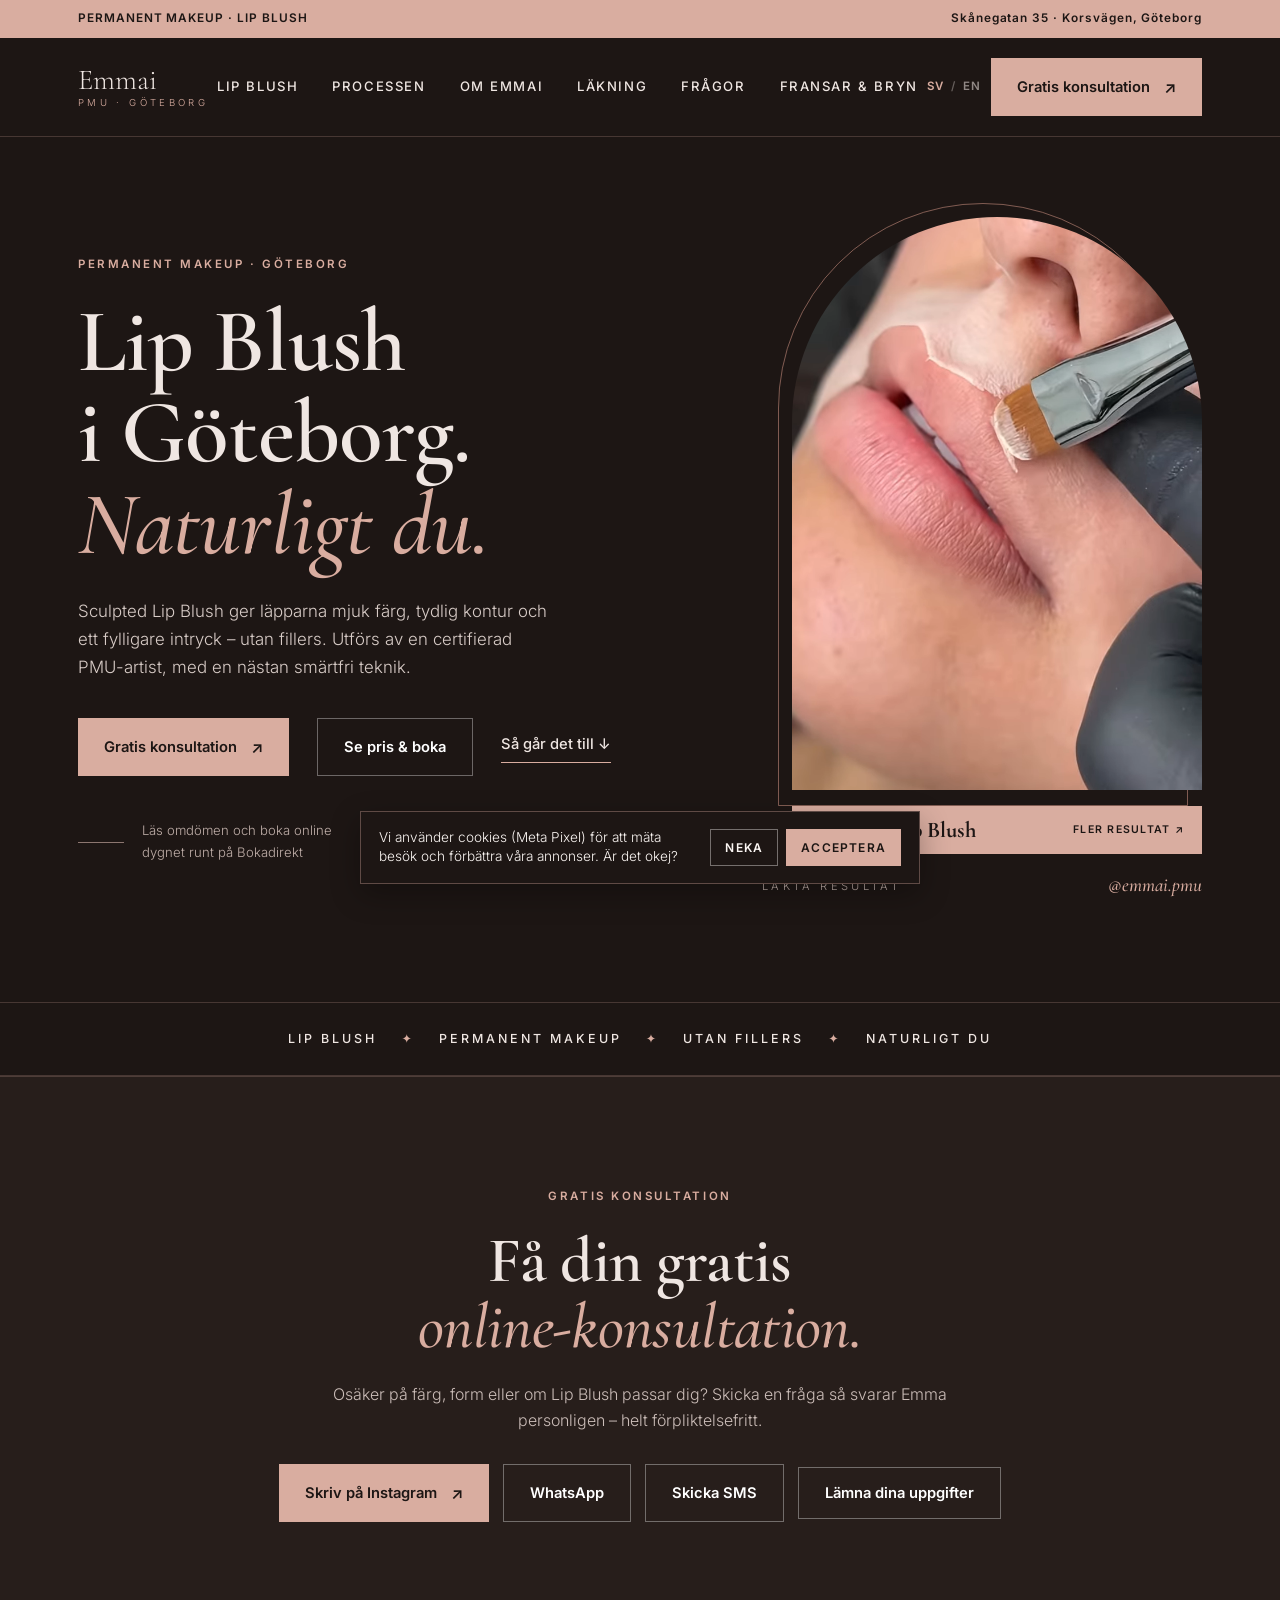
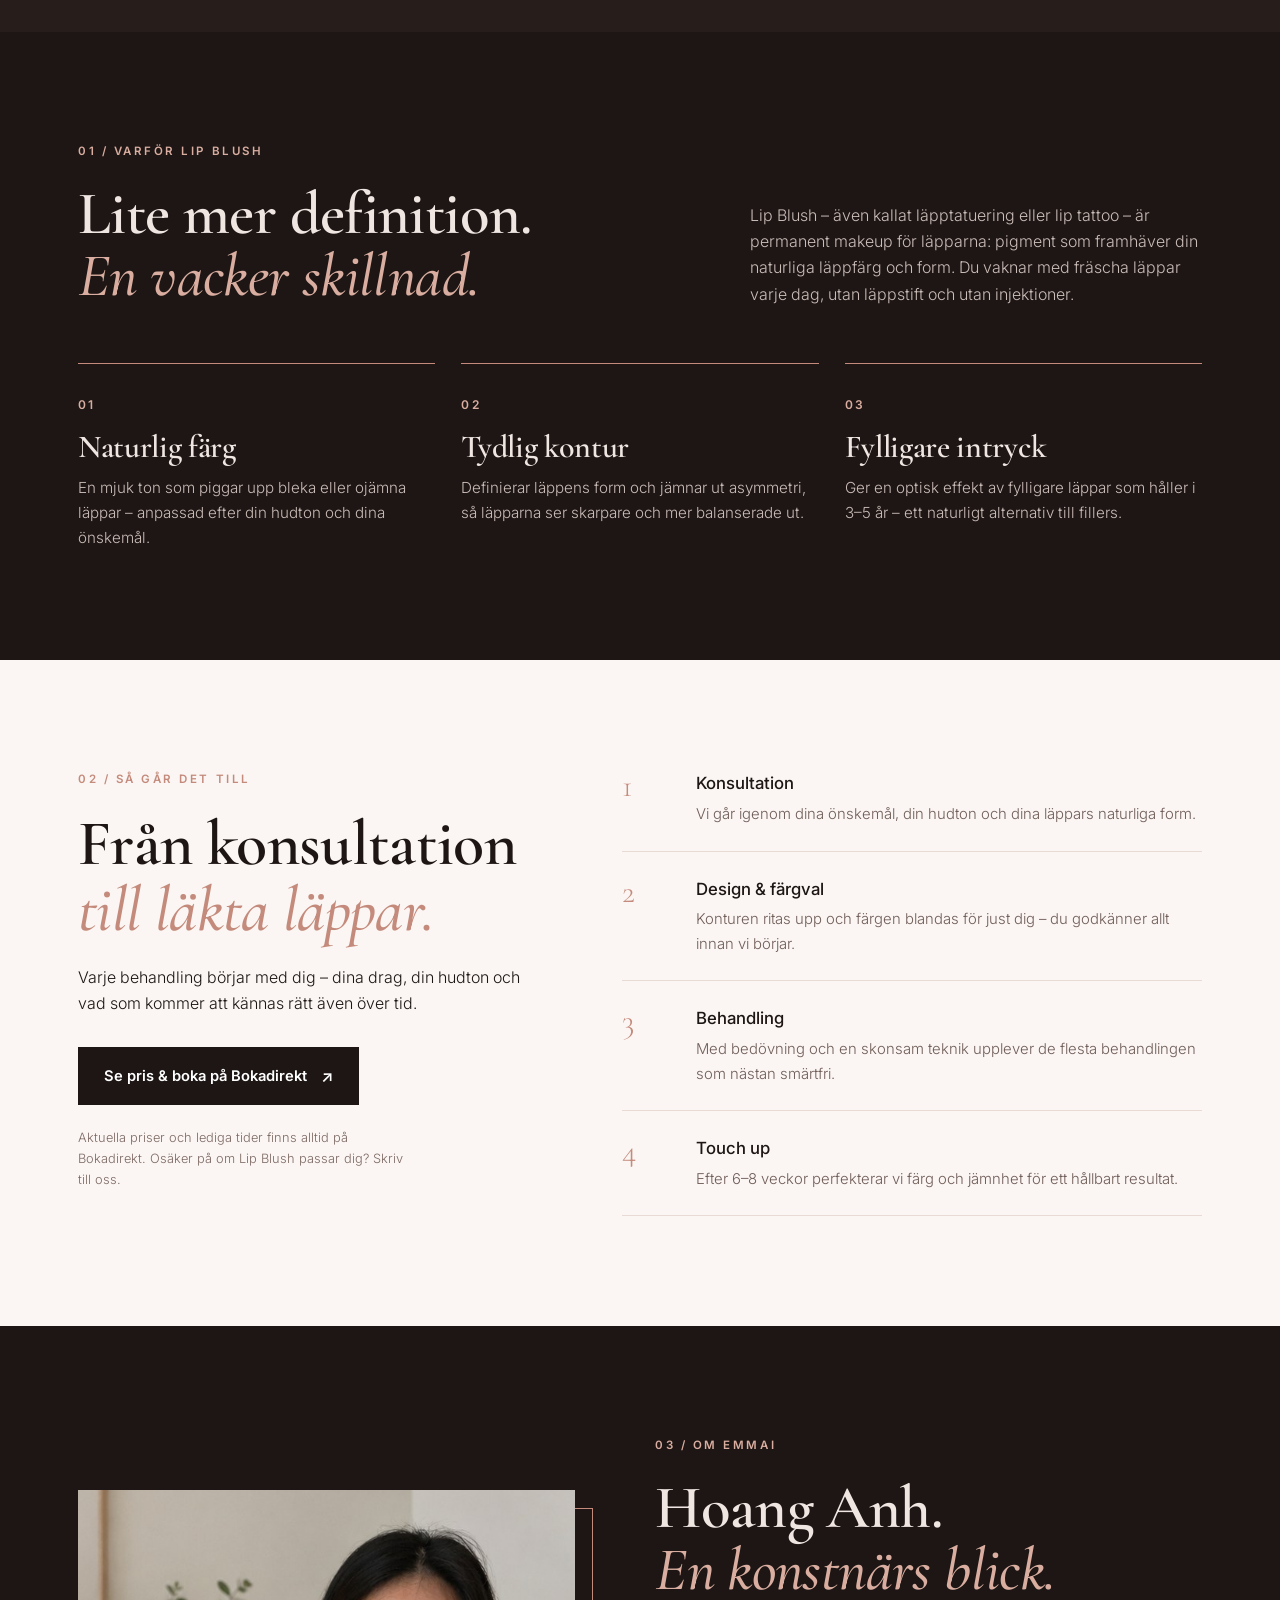
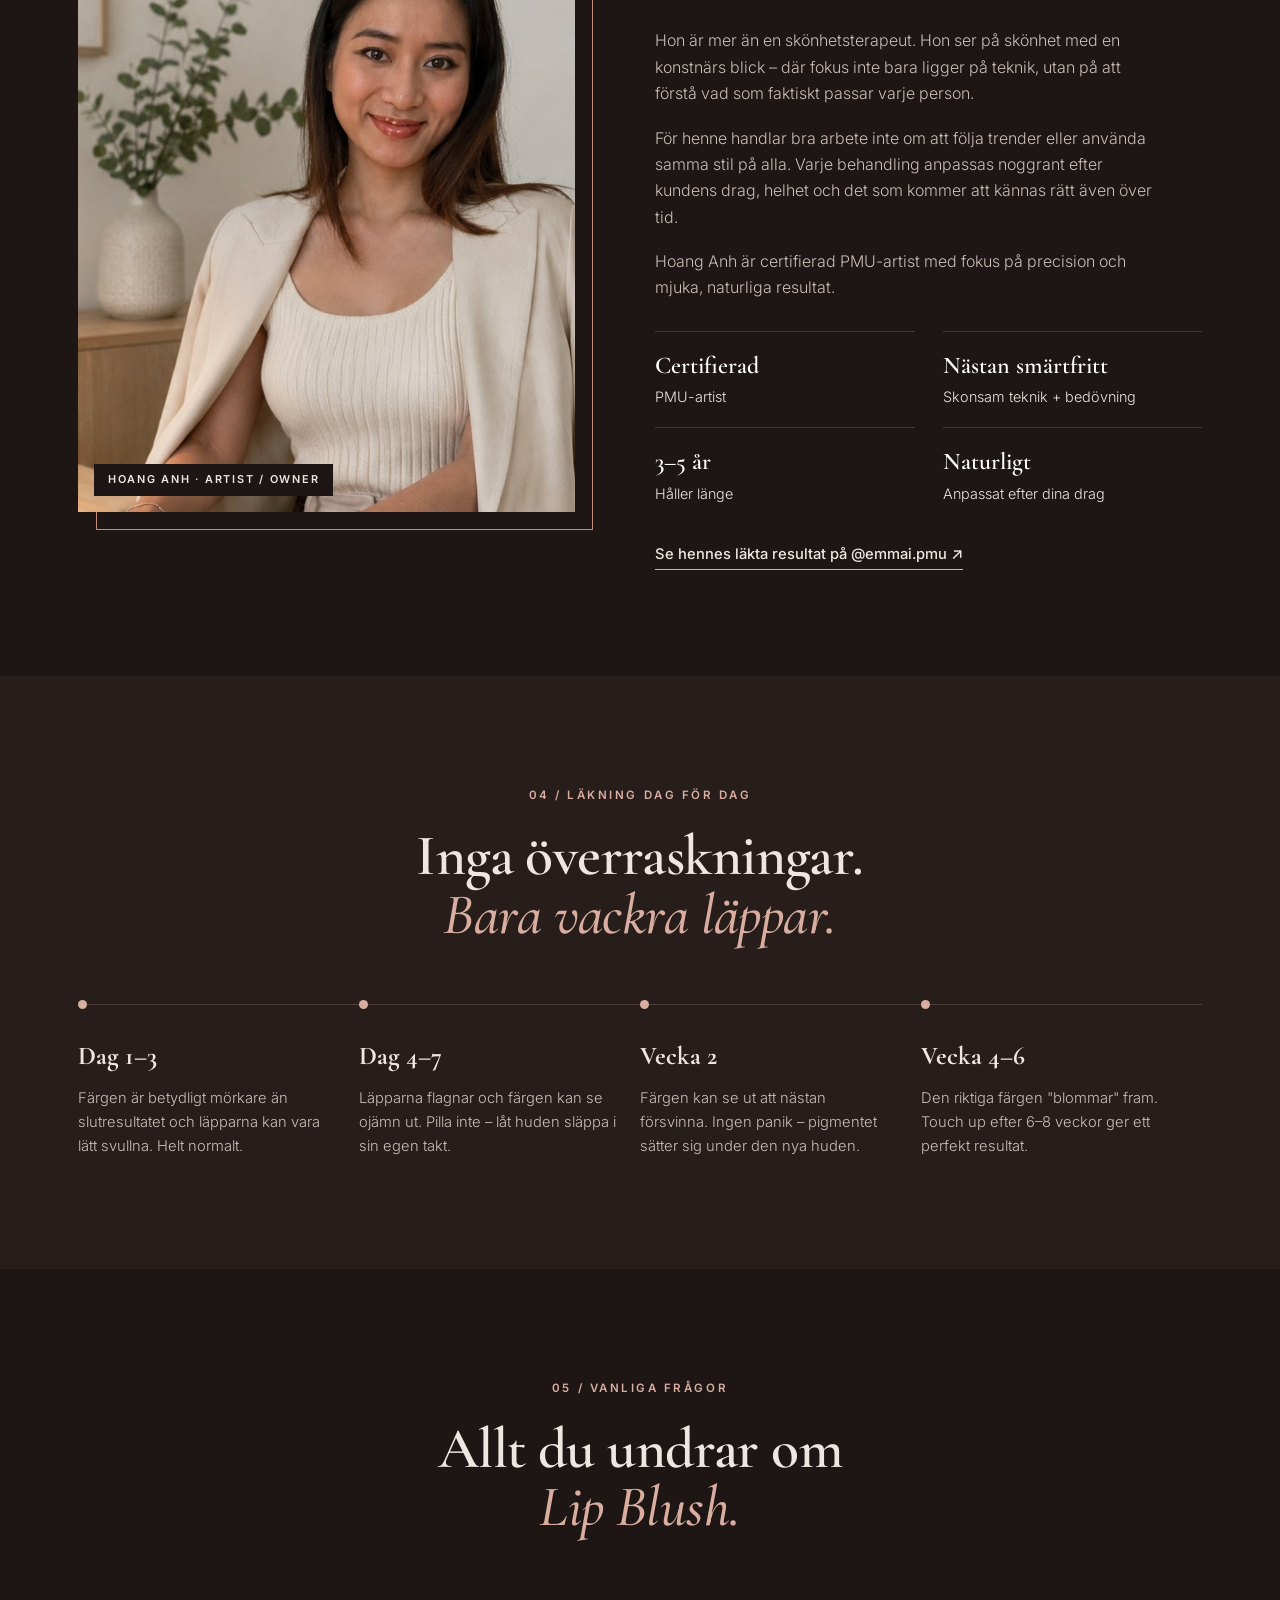
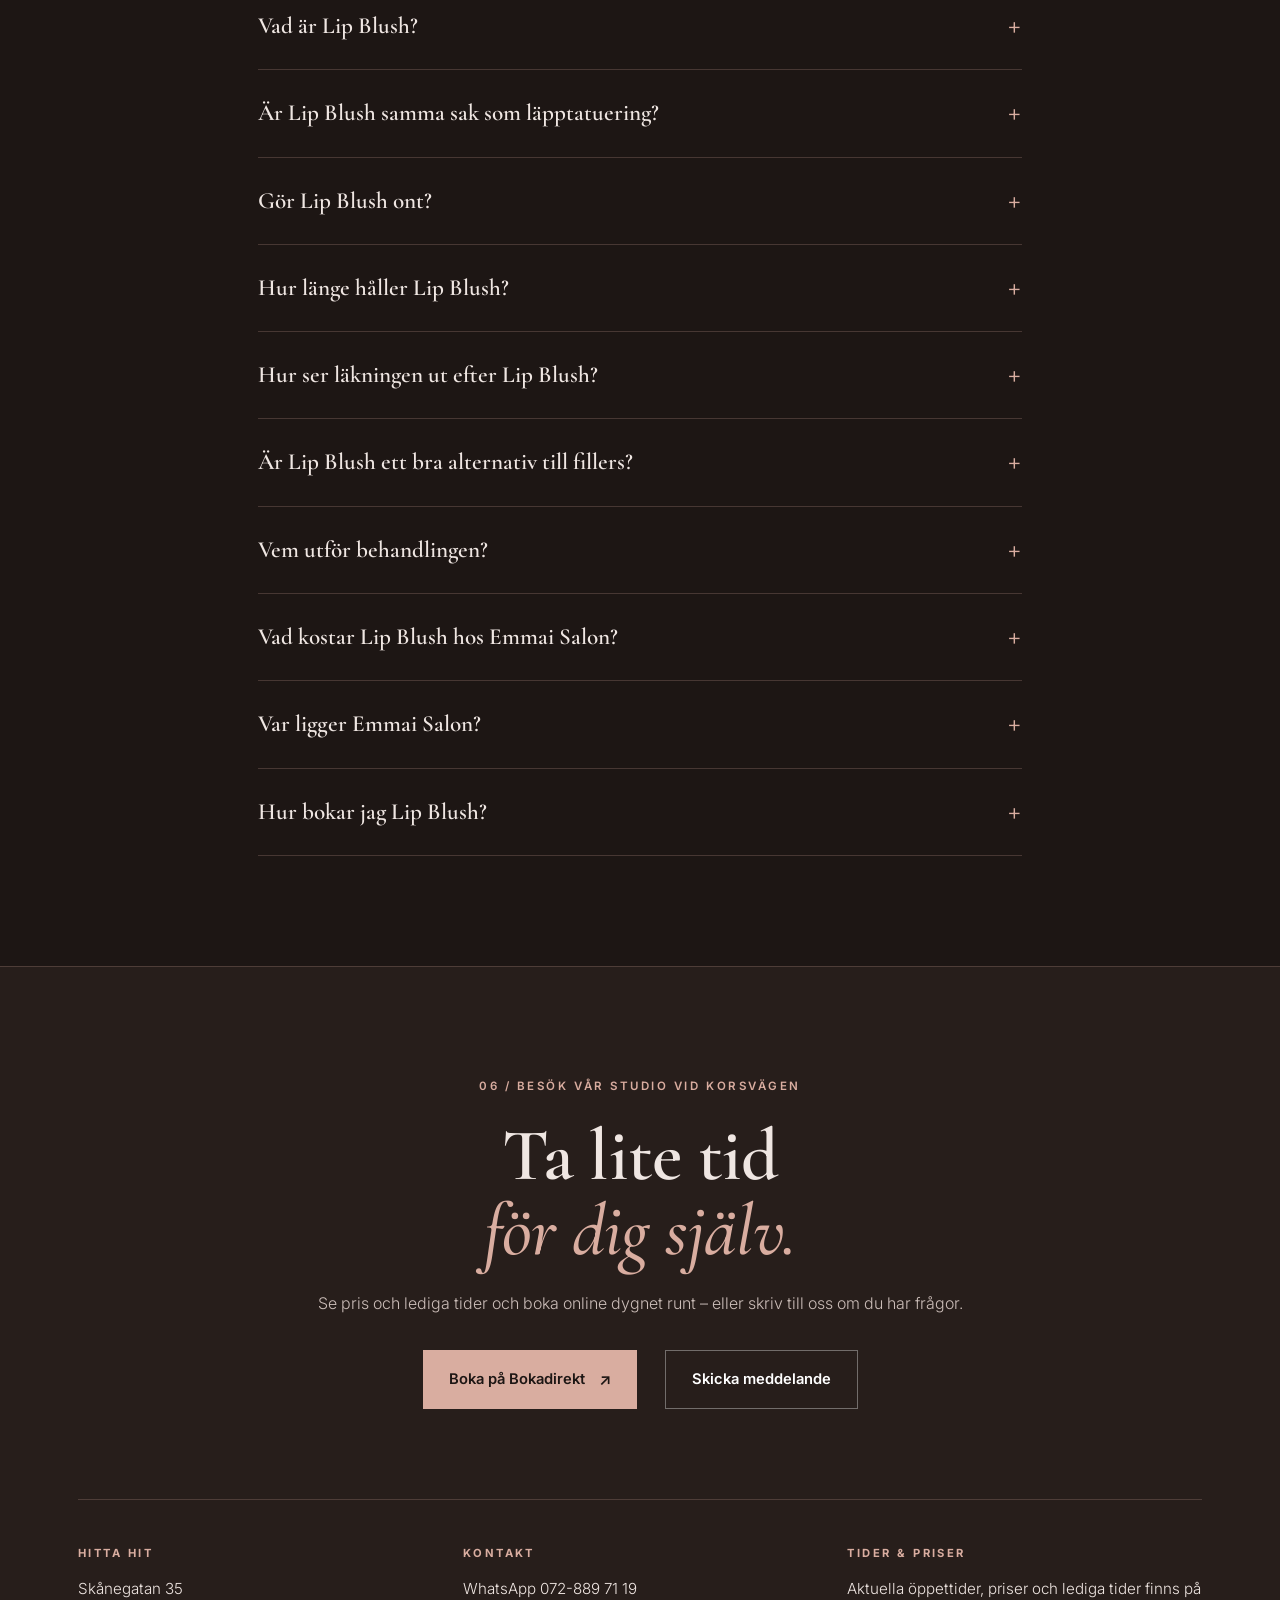
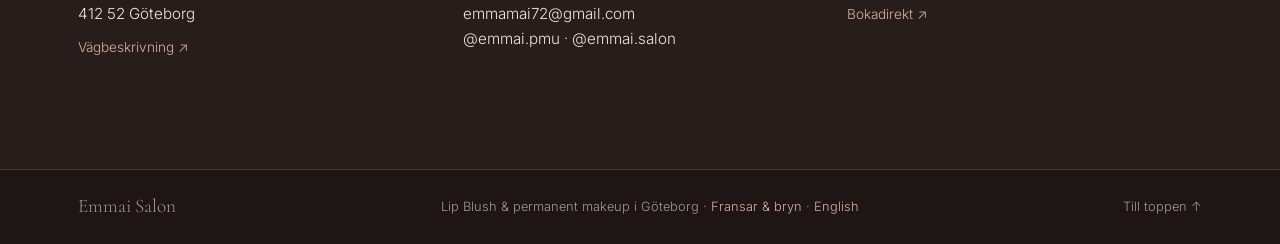
==== index.html @ de77fc58 "Replace call links with messaging Co-authored-by: Copilot App <223556219+Copilot@users.noreply.githu" ====
<!doctype html>
<html lang="sv">
<head>
<meta charset="utf-8">
<meta name="viewport" content="width=device-width, initial-scale=1">
<title>Lip Blush & läpptatuering i Göteborg – Permanent makeup | Emmai Salon</title>
<meta name="description" content="Sculpted Lip Blush (läpptatuering) i Göteborg – naturlig permanent makeup för läppar, ett alternativ till fillers. Certifierad PMU-artist, på Skånegatan 35 nära Korsvägen. Nästan smärtfri teknik. Boka via Bokadirekt.">
<link rel="canonical" href="https://emmaisalon.se/">
<link rel="alternate" hreflang="sv" href="https://emmaisalon.se/">
<link rel="alternate" hreflang="en" href="https://emmaisalon.se/en/">
<link rel="alternate" hreflang="x-default" href="https://emmaisalon.se/">
<meta property="og:type" content="website">
<meta property="og:title" content="Lip Blush i Göteborg – Emmai Salon">
<meta property="og:description" content="Naturlig permanent makeup för läppar – ett alternativ till fillers. Certifierad PMU-artist nära Korsvägen i Göteborg.">
<meta property="og:image" content="https://emmaisalon.se/img/og-lip-blush.jpg">
<meta property="og:url" content="https://emmaisalon.se/">
<meta property="og:locale" content="sv_SE">
<meta property="og:locale:alternate" content="en_GB">
<link rel="preconnect" href="https://fonts.googleapis.com">
<link rel="preconnect" href="https://fonts.gstatic.com" crossorigin>
<link href="https://fonts.googleapis.com/css2?family=Cormorant+Garamond:ital,wght@0,500;0,600;1,500;1,600&family=Inter:wght@300;400;500;600&display=swap" rel="stylesheet">
<link rel="preload" as="image" href="/img/hero-lips.jpg">
<script type="application/ld+json">
{
  "@context": "https://schema.org",
  "@type": "BeautySalon",
  "@id": "https://emmaisalon.se/#salon",
  "name": "Emmai Salon",
  "alternateName": ["Emmai PMU", "Emmai"],
  "description": "PMU-studio nära Korsvägen i Göteborg specialiserad på Sculpted Lip Blush – permanent makeup för läppar och ett naturligt alternativ till fillers. Certifierad PMU-artist, nästan smärtfri teknik.",
  "url": "https://emmaisalon.se/",
  "image": ["https://emmaisalon.se/img/hero-lips.jpg", "https://emmaisalon.se/img/og-lip-blush.jpg"],
  "telephone": "+46728897119",
  "email": "emmamai72@gmail.com",
  "address": {
    "@type": "PostalAddress",
    "streetAddress": "Skånegatan 35",
    "postalCode": "412 52",
    "addressLocality": "Göteborg",
    "addressRegion": "Västra Götalands län",
    "addressCountry": "SE"
  },
  "geo": { "@type": "GeoCoordinates", "latitude": 57.6975, "longitude": 11.9861 },
  "hasMap": "https://maps.google.com/?q=Emmai+Salon+Skånegatan+35+Göteborg",
  "knowsAbout": ["Lip Blush", "Permanent makeup", "PMU läppar", "Läpptatuering", "Lip tattoo", "Kosmetisk tatuering", "Alternativ till läppfillers"],
  "areaServed": ["Göteborg", "Korsvägen", "Heden", "Johanneberg", "Lorensberg", "Gårda", "Mölndal"],
  "sameAs": [
    "https://www.bokadirekt.se/places/emmai-salon-136025",
    "https://www.instagram.com/emmai.pmu/",
    "https://www.instagram.com/emmai.salon/"
  ],
  "founder": { "@type": "Person", "name": "Hoang Anh", "jobTitle": "PMU-artist & grundare", "image": "https://emmaisalon.se/img/hoang-anh.jpg", "description": "Certifierad PMU-artist, specialiserad på Lip Blush." },
  "potentialAction": {
    "@type": "ReserveAction",
    "target": "https://www.bokadirekt.se/places/emmai-salon-136025",
    "name": "Boka Lip Blush på Bokadirekt"
  },
  "makesOffer": [
    { "@type": "Offer", "url": "https://www.bokadirekt.se/places/emmai-salon-136025", "itemOffered": { "@type": "Service", "name": "Sculpted Lip Blush – permanent makeup läppar", "alternateName": ["Läpptatuering", "Lip tattoo"], "serviceType": "Permanent makeup" } },
    { "@type": "Offer", "url": "https://www.bokadirekt.se/places/emmai-salon-136025", "itemOffered": { "@type": "Service", "name": "Lip Blush touch up", "serviceType": "Permanent makeup" } }
  ]
}
</script>
<script type="application/ld+json">
{
  "@context": "https://schema.org",
  "@type": "FAQPage",
  "mainEntity": [
    { "@type": "Question", "name": "Vad är Lip Blush?", "acceptedAnswer": { "@type": "Answer", "text": "Lip Blush är en kosmetisk tatuering (permanent makeup) där pigment läggs i läpparna för att ge en naturlig färg, tydligare kontur, bättre symmetri och ett fylligare utseende – utan fillers. Resultatet ser ut som naturligt färgade läppar, inte som läppstift." } },
    { "@type": "Question", "name": "Är Lip Blush samma sak som läpptatuering?", "acceptedAnswer": { "@type": "Answer", "text": "Ja. Lip Blush är en form av läpptatuering (på engelska lip tattoo) och kallas även permanent makeup för läppar eller kosmetisk tatuering. Skillnaden mot en traditionell tatuering är att pigmentet läggs ytligare och i mjuka, naturliga toner, så resultatet ser ut som din egen läppfärg och bleknar gradvis över tid." } },
    { "@type": "Question", "name": "Gör Lip Blush ont?", "acceptedAnswer": { "@type": "Answer", "text": "Hos Emmai Salon används en skonsam teknik och bedövning, så de flesta kunder upplever behandlingen som nästan smärtfri – mer som ett lätt kittlande än smärta." } },
    { "@type": "Question", "name": "Hur länge håller Lip Blush?", "acceptedAnswer": { "@type": "Answer", "text": "Lip Blush håller normalt 3–5 år beroende på hudtyp, livsstil och solexponering. En touch up efter 6–8 veckor rekommenderas för ett jämnt och hållbart resultat." } },
    { "@type": "Question", "name": "Hur ser läkningen ut efter Lip Blush?", "acceptedAnswer": { "@type": "Answer", "text": "De första dagarna är färgen mörkare och läpparna kan vara lätt svullna. Runt dag 4–7 flagnar läpparna och färgen ser ljusare ut, och efter 4–6 veckor har den slutliga, naturliga färgen satt sig." } },
    { "@type": "Question", "name": "Är Lip Blush ett bra alternativ till fillers?", "acceptedAnswer": { "@type": "Answer", "text": "Ja, för dig som vill ha fräschare färg, tydligare kontur och ett fylligare intryck utan injektioner. Lip Blush ändrar inte läppens volym men ger en optisk effekt av fylligare läppar som ser naturlig ut." } },
    { "@type": "Question", "name": "Vem utför behandlingen?", "acceptedAnswer": { "@type": "Answer", "text": "Alla behandlingar utförs av Hoang Anh, grundare av Emmai Salon och certifierad PMU-artist. Se läkta resultat på Instagram @emmai.pmu." } },
    { "@type": "Question", "name": "Vad kostar Lip Blush hos Emmai Salon?", "acceptedAnswer": { "@type": "Answer", "text": "Aktuella priser och lediga tider för Lip Blush och touch up finns alltid på Emmai Salons sida på Bokadirekt: https://www.bokadirekt.se/places/emmai-salon-136025" } },
    { "@type": "Question", "name": "Var ligger Emmai Salon?", "acceptedAnswer": { "@type": "Answer", "text": "Emmai Salon ligger på Skånegatan 35 i Göteborg, några minuters promenad från Korsvägen, Liseberg och Scandinavium. Det finns parkeringsplatser framför salongen." } },
    { "@type": "Question", "name": "Hur bokar jag Lip Blush?", "acceptedAnswer": { "@type": "Answer", "text": "Du bokar enklast online dygnet runt via Bokadirekt: https://www.bokadirekt.se/places/emmai-salon-136025" } }
  ]
}
</script>
<link rel="icon" href="/favicon.ico" sizes="any">
<link rel="icon" type="image/png" sizes="32x32" href="/favicon-32.png">
<link rel="icon" type="image/png" sizes="512x512" href="/icon-512.png">
<link rel="apple-touch-icon" href="/apple-touch-icon.png">
<link rel="stylesheet" href="/style.css">
</head>
<body>

<div class="topbar"><div class="wrap"><span>PERMANENT MAKEUP · LIP BLUSH</span><span class="hide-m">Skånegatan 35 · Korsvägen, Göteborg</span></div></div>
<nav><div class="wrap">
  <a class="logo" href="#">Emmai<small>PMU · GÖTEBORG</small></a>
  <div class="menu"><a href="#lip-blush">Lip Blush</a><a href="#processen">Processen</a><a href="#om-emmai">Om Emmai</a><a href="#lakning">Läkning</a><a href="#fragor">Frågor</a><a href="/fransar/">Fransar &amp; bryn</a></div>
  <a class="m-link" href="/fransar/">Fransar &amp; bryn</a>
  <div class="lang"><a class="on" href="/" hreflang="sv">SV</a><i>/</i><a href="/en/" hreflang="en" lang="en">EN</a></div>
  <a class="btn arrow" href="#konsultation">Gratis konsultation</a>
</div></nav>

<header class="wrap hero">
  <div>
    <span class="eyebrow">Permanent makeup · Göteborg</span>
    <h1>Lip Blush<br>i Göteborg.<em>Naturligt du.</em></h1>
    <p>Sculpted Lip Blush ger läpparna mjuk färg, tydlig kontur och ett fylligare intryck – utan fillers. Utförs av en certifierad PMU-artist, med en nästan smärtfri teknik.</p>
    <div class="actions">
      <a class="btn arrow" href="#konsultation">Gratis konsultation</a>
      <a class="btn ghost" href="https://www.bokadirekt.se/places/emmai-salon-136025">Se pris &amp; boka</a>
      <a class="link" href="#processen">Så går det till ↓</a>
    </div>
    <div class="note">Läs omdömen och boka online<br>dygnet runt på Bokadirekt</div>
  </div>
  <div class="arch-wrap">
    <div class="arch">
      <video class="hero-video" autoplay muted loop playsinline preload="metadata" poster="/img/hero-poster.jpg?v=2" width="696" height="972" aria-label="Läkta resultat av Sculpted Lip Blush hos Emmai i Göteborg"><source src="/img/hero.webm?v=2" type="video/webm"><source src="/img/hero.mp4?v=2" type="video/mp4"></video>
    </div>
    <a class="tag" href="https://www.instagram.com/emmai.pmu/"><b>Sculpted Lip Blush</b><small>Fler resultat ↗</small></a>
    <div class="arch-caption"><span>LÄKTA RESULTAT</span><em>@emmai.pmu</em></div>
  </div>
</header>

<div class="marquee"><span>LIP BLUSH</span><i>✦</i><span>PERMANENT MAKEUP</span><i>✦</i><span>UTAN FILLERS</span><i>✦</i><span>NATURLIGT DU</span></div>

<section class="consult" id="konsultation"><div class="wrap">
  <span class="eyebrow">Gratis konsultation</span>
  <h2>Få din gratis<em>online-konsultation.</em></h2>
  <p class="lead">Osäker på färg, form eller om Lip Blush passar dig? Skicka en fråga så svarar Emma personligen – helt förpliktelsefritt.</p>
  <div class="actions">
    <a class="btn arrow" href="https://ig.me/m/emmai.pmu" data-lead="Instagram">Skriv på Instagram</a>
    <a class="btn ghost" href="https://wa.me/46728897119?text=Hej%21%20Jag%20vill%20ha%20en%20gratis%20konsultation%20om%20Lip%20Blush." data-lead="WhatsApp">WhatsApp</a>
    <a class="btn ghost" href="sms:+46728897119?&body=Hej!%20Jag%20vill%20ha%20en%20gratis%20konsultation%20om%20Lip%20Blush." data-lead="SMS">Skicka SMS</a>
    <button class="btn ghost" type="button" id="consult-toggle" aria-controls="consult-form" aria-expanded="false">Lämna dina uppgifter</button>
  </div>
  <form id="consult-form" hidden novalidate data-ok="Tack! Vi hör av oss så snart som möjligt." data-err="Något gick fel. Försök igen eller skriv till oss på Instagram.">
    <input type="hidden" name="access_key" value="f64e75a7-29d4-4de2-a718-c69d5f47bc95">
    <input type="hidden" name="subject" value="Ny konsultationsförfrågan – emmaisalon.se">
    <input type="checkbox" name="botcheck" tabindex="-1" autocomplete="off" style="display:none">
    <input name="name" placeholder="Namn" required autocomplete="name">
    <input name="contact" placeholder="Telefon eller e-post" required autocomplete="email tel">
    <textarea name="message" rows="3" placeholder="Vad funderar du på? (valfritt)"></textarea>
    <button class="btn arrow" type="submit">Skicka förfrågan</button>
    <small>Vi använder dina uppgifter endast för att kontakta dig om din förfrågan.</small>
    <p class="form-msg" role="status"></p>
  </form>
</div></section>


<section id="lip-blush"><div class="wrap">
  <div class="split-head">
    <div><span class="eyebrow">01 / Varför Lip Blush</span><h2>Lite mer definition.<br><em>En vacker skillnad.</em></h2></div>
    <p>Lip Blush – även kallat läpptatuering eller lip tattoo – är permanent makeup för läpparna: pigment som framhäver din naturliga läppfärg och form. Du vaknar med fräscha läppar varje dag, utan läppstift och utan injektioner.</p>
  </div>
  <div class="cards">
    <div class="card"><span class="num">01</span><h3>Naturlig färg</h3><p>En mjuk ton som piggar upp bleka eller ojämna läppar – anpassad efter din hudton och dina önskemål.</p></div>
    <div class="card"><span class="num">02</span><h3>Tydlig kontur</h3><p>Definierar läppens form och jämnar ut asymmetri, så läpparna ser skarpare och mer balanserade ut.</p></div>
    <div class="card"><span class="num">03</span><h3>Fylligare intryck</h3><p>Ger en optisk effekt av fylligare läppar som håller i 3–5 år – ett naturligt alternativ till fillers.</p></div>
  </div>
</div></section>

<section class="light" id="processen"><div class="wrap process">
  <div>
    <span class="eyebrow" style="color:var(--rose-deep)">02 / Så går det till</span>
    <h2>Från konsultation<br><em>till läkta läppar.</em></h2>
    <p>Varje behandling börjar med dig – dina drag, din hudton och vad som kommer att kännas rätt även över tid.</p>
    <a class="btn arrow" href="https://www.bokadirekt.se/places/emmai-salon-136025">Se pris &amp; boka på Bokadirekt</a>
    <p class="small">Aktuella priser och lediga tider finns alltid på Bokadirekt. Osäker på om Lip Blush passar dig? Skriv till oss.</p>
  </div>
  <div>
    <div class="step"><span>1</span><div><b>Konsultation</b><p>Vi går igenom dina önskemål, din hudton och dina läppars naturliga form.</p></div></div>
    <div class="step"><span>2</span><div><b>Design &amp; färgval</b><p>Konturen ritas upp och färgen blandas för just dig – du godkänner allt innan vi börjar.</p></div></div>
    <div class="step"><span>3</span><div><b>Behandling</b><p>Med bedövning och en skonsam teknik upplever de flesta behandlingen som nästan smärtfri.</p></div></div>
    <div class="step"><span>4</span><div><b>Touch up</b><p>Efter 6–8 veckor perfekterar vi färg och jämnhet för ett hållbart resultat.</p></div></div>
  </div>
</div></section>

<section id="om-emmai"><div class="wrap closer">
  <div class="framed"><img src="/img/hoang-anh.jpg" alt="Hoang Anh, PMU-artist och grundare av Emmai Salon i Göteborg" loading="lazy" width="798" height="798"><span class="lbl">HOANG ANH · ARTIST / OWNER</span></div>
  <div>
    <span class="eyebrow">03 / Om Emmai</span>
    <h2>Hoang Anh.<br><em>En konstnärs blick.</em></h2>
    <p>Hon är mer än en skönhetsterapeut. Hon ser på skönhet med en konstnärs blick – där fokus inte bara ligger på teknik, utan på att förstå vad som faktiskt passar varje person.</p>
    <p>För henne handlar bra arbete inte om att följa trender eller använda samma stil på alla. Varje behandling anpassas noggrant efter kundens drag, helhet och det som kommer att kännas rätt även över tid.</p>
    <p>Hoang Anh är certifierad PMU-artist med fokus på precision och mjuka, naturliga resultat.</p>
    <div class="trust">
      <div><b>Certifierad</b>PMU-artist</div>
      <div><b>Nästan smärtfritt</b>Skonsam teknik + bedövning</div>
      <div><b>3–5 år</b>Håller länge</div>
      <div><b>Naturligt</b>Anpassat efter dina drag</div>
    </div>
    <a class="link arrow" href="https://www.instagram.com/emmai.pmu/">Se hennes läkta resultat på @emmai.pmu&nbsp;</a>
  </div>
</div></section>

<section class="heal" id="lakning"><div class="wrap">
  <span class="eyebrow" style="text-align:center">04 / Läkning dag för dag</span>
  <h2>Inga överraskningar.<br><em>Bara vackra läppar.</em></h2>
  <div class="timeline">
    <div><b>Dag 1–3</b><p>Färgen är betydligt mörkare än slutresultatet och läpparna kan vara lätt svullna. Helt normalt.</p></div>
    <div><b>Dag 4–7</b><p>Läpparna flagnar och färgen kan se ojämn ut. Pilla inte – låt huden släppa i sin egen takt.</p></div>
    <div><b>Vecka 2</b><p>Färgen kan se ut att nästan försvinna. Ingen panik – pigmentet sätter sig under den nya huden.</p></div>
    <div><b>Vecka 4–6</b><p>Den riktiga färgen "blommar" fram. Touch up efter 6–8 veckor ger ett perfekt resultat.</p></div>
  </div>
</div></section>

<section id="fragor"><div class="wrap faq">
  <span class="eyebrow" style="text-align:center">05 / Vanliga frågor</span>
  <h2>Allt du undrar om<br><em>Lip Blush.</em></h2>
  <details><summary>Vad är Lip Blush?</summary><p>Lip Blush är en kosmetisk tatuering (permanent makeup) där pigment läggs i läpparna för att ge en naturlig färg, tydligare kontur, bättre symmetri och ett fylligare utseende – utan fillers. Resultatet ser ut som naturligt färgade läppar, inte som läppstift.</p></details>
  <details><summary>Är Lip Blush samma sak som läpptatuering?</summary><p>Ja. Lip Blush är en form av läpptatuering (på engelska lip tattoo) och kallas även permanent makeup för läppar eller kosmetisk tatuering. Skillnaden mot en traditionell tatuering är att pigmentet läggs ytligare och i mjuka, naturliga toner, så resultatet ser ut som din egen läppfärg och bleknar gradvis över tid.</p></details>
  <details><summary>Gör Lip Blush ont?</summary><p>Hos Emmai Salon används en skonsam teknik och bedövning, så de flesta kunder upplever behandlingen som nästan smärtfri – mer som ett lätt kittlande än smärta.</p></details>
  <details><summary>Hur länge håller Lip Blush?</summary><p>Lip Blush håller normalt 3–5 år beroende på hudtyp, livsstil och solexponering. En touch up efter 6–8 veckor rekommenderas för ett jämnt och hållbart resultat.</p></details>
  <details><summary>Hur ser läkningen ut efter Lip Blush?</summary><p>De första dagarna är färgen mörkare och läpparna kan vara lätt svullna. Runt dag 4–7 flagnar läpparna och färgen ser ljusare ut, och efter 4–6 veckor har den slutliga, naturliga färgen satt sig.</p></details>
  <details><summary>Är Lip Blush ett bra alternativ till fillers?</summary><p>Ja, för dig som vill ha fräschare färg, tydligare kontur och ett fylligare intryck utan injektioner. Lip Blush ändrar inte läppens volym men ger en optisk effekt av fylligare läppar som ser naturlig ut.</p></details>
  <details><summary>Vem utför behandlingen?</summary><p>Alla behandlingar utförs av Hoang Anh, grundare av Emmai Salon och certifierad PMU-artist. Se läkta resultat på Instagram <a href="https://www.instagram.com/emmai.pmu/">@emmai.pmu</a>.</p></details>
  <details><summary>Vad kostar Lip Blush hos Emmai Salon?</summary><p>Aktuella priser och lediga tider för Lip Blush och touch up finns alltid på <a href="https://www.bokadirekt.se/places/emmai-salon-136025">Emmai Salons sida på Bokadirekt</a>.</p></details>
  <details><summary>Var ligger Emmai Salon?</summary><p>Emmai Salon ligger på Skånegatan 35 i Göteborg, några minuters promenad från Korsvägen, Liseberg och Scandinavium. Det finns parkeringsplatser framför salongen.</p></details>
  <details><summary>Hur bokar jag Lip Blush?</summary><p>Du bokar enklast online dygnet runt via <a href="https://www.bokadirekt.se/places/emmai-salon-136025">Bokadirekt</a>.</p></details>
</div></section>

<section class="visit" id="besok"><div class="wrap">
  <span class="eyebrow">06 / Besök vår studio vid Korsvägen</span>
  <h2>Ta lite tid<em>för dig själv.</em></h2>
  <p class="lead">Se pris och lediga tider och boka online dygnet runt – eller skriv till oss om du har frågor.</p>
  <div class="actions">
    <a class="btn arrow" href="https://www.bokadirekt.se/places/emmai-salon-136025">Boka på Bokadirekt</a>
    <a class="btn ghost" href="#konsultation">Skicka meddelande</a>
  </div>
  <div class="info">
    <div><h4>HITTA HIT</h4>Skånegatan 35<br>412 52 Göteborg<br><a class="dir" href="https://maps.google.com/?q=Emmai+Salon+Skånegatan+35+Göteborg">Vägbeskrivning ↗</a></div>
    <div><h4>KONTAKT</h4><a href="https://wa.me/46728897119" data-lead="WhatsApp">WhatsApp 072-889 71 19</a><br><a href="mailto:emmamai72@gmail.com">emmamai72@gmail.com</a><br><a href="https://www.instagram.com/emmai.pmu/">@emmai.pmu</a> · <a href="https://www.instagram.com/emmai.salon/">@emmai.salon</a></div>
    <div><h4>TIDER &amp; PRISER</h4>Aktuella öppettider, priser och lediga tider finns på <a class="dir" href="https://www.bokadirekt.se/places/emmai-salon-136025" style="margin-top:0">Bokadirekt ↗</a></div>
  </div>
</div></section>

<footer><div class="wrap"><span class="logo" style="font-size:1.2rem">Emmai Salon</span><span>Lip Blush &amp; permanent makeup i Göteborg · <a href="/fransar/" style="color:var(--rose)">Fransar &amp; bryn</a> · <a href="/en/" lang="en" style="color:var(--rose)">English</a></span><a href="#">Till toppen ↑</a></div></footer>
<a class="btn arrow sticky" href="#konsultation">Gratis konsultation</a>
<script src="/consent.js" defer></script>
<script src="/consult.js" defer></script>
</body>
</html>
---- style.css ----
:root { --rose:#d9ada0; --rose-deep:#c48b7c; --ink:#1d1614; --ink-2:#271e1b; --cream:#fbf6f3; --line:rgba(217,173,160,.22); }
  * { box-sizing:border-box; margin:0; padding:0; }
  html { scroll-behavior:smooth; }
  body { font-family:Inter,system-ui,sans-serif; font-weight:300; background:var(--ink); color:#efe6e2; line-height:1.65; }
  a { color:inherit; text-decoration:none; }
  h1,h2,h3 { font-family:"Cormorant Garamond",Georgia,serif; font-weight:600; line-height:1.02; letter-spacing:-.01em; }
  em { font-style:italic; color:var(--rose); font-family:"Cormorant Garamond",serif; font-weight:500; }
  .wrap { max-width:1180px; margin:0 auto; padding:0 28px; }
  .eyebrow { font-size:.72rem; letter-spacing:.22em; text-transform:uppercase; color:var(--rose); font-weight:600; margin-bottom:22px; display:block; }
  .btn { display:inline-flex; gap:14px; align-items:center; background:var(--rose); color:var(--ink); padding:16px 26px; font-weight:600; font-size:.92rem; transition:.2s; }
  .btn:hover { background:#fff; }
  .btn.ghost { background:none; color:#fff; border:1px solid rgba(255,255,255,.35); }
  .link { border-bottom:1px solid var(--rose); padding-bottom:6px; font-weight:500; font-size:.92rem; }
  .arrow::after { content:"↗"; font-size:1rem; }

  .topbar { background:var(--rose); color:var(--ink); font-size:.74rem; font-weight:600; letter-spacing:.08em; }
  .topbar .wrap { display:flex; justify-content:space-between; padding-top:9px; padding-bottom:9px; }
  nav { border-bottom:1px solid var(--line); }
  nav .wrap { display:flex; align-items:center; justify-content:space-between; padding-top:20px; padding-bottom:20px; }
  .logo { font-family:"Cormorant Garamond",serif; font-size:1.8rem; line-height:1; }
  .logo small { display:block; font-family:Inter; font-size:.6rem; letter-spacing:.35em; color:var(--rose); margin-top:4px; }
  .menu { display:flex; gap:34px; font-size:.82rem; letter-spacing:.12em; text-transform:uppercase; font-weight:500; }

  .hero { display:grid; grid-template-columns:minmax(0,1.1fr) minmax(0,1fr); gap:60px; align-items:center; padding:80px 28px 100px; }
  .hero h1 { font-size:clamp(3rem,7vw,5.6rem); }
  .hero h1 em { display:block; }
  .hero p { max-width:470px; margin:28px 0 36px; font-size:1.06rem; color:#d8ccc7; }
  .actions { display:flex; gap:28px; align-items:center; flex-wrap:wrap; }
  .note { display:flex; gap:18px; align-items:center; margin-top:44px; font-size:.82rem; color:#bfaea8; }
  .note::before { content:""; width:46px; height:1px; background:#8c7670; }
  .arch-wrap { max-width:440px; margin-left:auto; width:100%; }
  .arch { position:relative; padding:0 0 30px 30px; }
  .arch::before { content:""; position:absolute; top:-14px; right:14px; bottom:14px; left:16px; border:1px solid var(--rose-deep); border-radius:260px 260px 0 0; opacity:.6; }
  .arch img, .arch video { display:block; width:100%; height:auto; aspect-ratio:696/972; object-fit:cover; border-radius:240px 240px 0 0; position:relative; }
  .tag { display:flex; justify-content:space-between; align-items:center; gap:14px; margin:-14px 0 0 30px; background:var(--rose); color:var(--ink); padding:12px 18px; }
  .tag small { font-size:.66rem; letter-spacing:.12em; text-transform:uppercase; font-weight:600; }
  .tag b { font-family:"Cormorant Garamond",serif; font-size:1.4rem; line-height:1.1; }
  .arch-caption { display:flex; justify-content:space-between; align-items:center; margin-top:16px; font-size:.7rem; letter-spacing:.3em; color:#bfaea8; }
  .arch-caption em { letter-spacing:0; font-size:1.2rem; }

  .marquee { border-top:1px solid var(--line); border-bottom:1px solid var(--line); padding:26px 0; text-align:center; font-size:.78rem; letter-spacing:.24em; font-weight:500; }
  .marquee span { margin:0 24px; } .marquee i { color:var(--rose); font-style:normal; }

  section { padding:110px 0; }
  .split-head { display:grid; grid-template-columns:minmax(0,1.4fr) minmax(0,1fr); gap:40px; align-items:end; margin-bottom:56px; }
  .split-head h2 { font-size:clamp(2.4rem,5vw,3.8rem); }
  .split-head p { color:#cbbdb8; }
  .cards { display:grid; grid-template-columns:repeat(3,minmax(0,1fr)); gap:26px; }
  .card { border-top:1px solid var(--rose-deep); padding-top:26px; }
  .card .num { font-size:.75rem; font-weight:600; color:var(--rose); letter-spacing:.2em; }
  .card h3 { font-size:2rem; margin:14px 0 12px; }
  .card p { color:#cbbdb8; font-size:.95rem; }

  .light { background:var(--cream); color:var(--ink); }
  .light em { color:var(--rose-deep); }
  .process { display:grid; grid-template-columns:minmax(0,1fr) minmax(0,1.25fr); gap:80px; }
  .process h2 { font-size:clamp(2.6rem,5vw,4rem); margin-bottom:22px; }
  .process .btn { background:var(--ink); color:#fff; margin:30px 0 22px; }
  .process .btn:hover { background:var(--rose-deep); }
  .small { font-size:.8rem; color:#7d6a64; max-width:330px; }
  .step { display:grid; grid-template-columns:64px minmax(0,1fr); gap:10px; padding:24px 0; border-bottom:1px solid #e8dbd6; }
  .step:first-child { padding-top:0; }
  .step span { font-family:"Cormorant Garamond",serif; font-size:2rem; color:var(--rose-deep); line-height:1; }
  .step b { font-weight:500; display:block; margin-bottom:4px; font-size:1.05rem; }
  .step p { color:#6f5d58; font-size:.93rem; }

  .closer { display:grid; grid-template-columns:minmax(0,1fr) minmax(0,1.1fr); gap:80px; align-items:center; }
  .framed { position:relative; }
  .framed::after { content:""; position:absolute; top:18px; left:18px; right:-18px; bottom:-18px; border:1px solid var(--rose-deep); z-index:0; }
  .framed img { position:relative; z-index:1; width:100%; height:auto; display:block; aspect-ratio:4/5; object-fit:cover; }
  .framed .lbl { position:absolute; z-index:2; left:16px; bottom:16px; background:var(--ink); padding:7px 14px; font-size:.68rem; letter-spacing:.16em; font-weight:600; }
  .closer h2 { font-size:clamp(2.4rem,5vw,3.8rem); margin-bottom:26px; }
  .closer p { color:#cbbdb8; margin-bottom:18px; max-width:500px; }
  .trust { display:grid; grid-template-columns:1fr 1fr; gap:18px 28px; margin:30px 0 34px; }
  .trust div { border-top:1px solid var(--line); padding-top:14px; font-size:.9rem; }
  .trust b { display:block; font-family:"Cormorant Garamond",serif; font-size:1.5rem; color:#fff; font-weight:600; }

  .heal { background:var(--ink-2); }
  .heal h2 { font-size:clamp(2.4rem,5vw,3.6rem); text-align:center; margin-bottom:60px; }
  .timeline { display:grid; grid-template-columns:repeat(4,minmax(0,1fr)); border-top:1px solid var(--line); }
  .timeline div { padding:30px 24px 0 0; position:relative; }
  .timeline div::before { content:""; position:absolute; top:-5px; left:0; width:9px; height:9px; border-radius:50%; background:var(--rose); }
  .timeline b { font-family:"Cormorant Garamond",serif; font-size:1.6rem; display:block; margin-bottom:8px; }
  .timeline p { color:#cbbdb8; font-size:.92rem; }

  .faq { max-width:820px; margin:0 auto; }
  .faq h2 { font-size:clamp(2.4rem,5vw,3.6rem); text-align:center; margin-bottom:46px; }
  details { border-bottom:1px solid var(--line); padding:24px 0; }
  summary { cursor:pointer; list-style:none; display:flex; justify-content:space-between; gap:20px; font-family:"Cormorant Garamond",serif; font-size:1.45rem; font-weight:600; }
  summary::-webkit-details-marker { display:none; }
  summary::after { content:"+"; color:var(--rose); font-family:Inter; font-weight:300; }
  details[open] summary::after { content:"–"; }
  details p { color:#cbbdb8; margin-top:12px; max-width:680px; }
  details a { color:var(--rose); }

  .visit { background:var(--ink-2); text-align:center; border-top:1px solid var(--line); }
  .visit h2 { font-size:clamp(2.8rem,6vw,4.6rem); margin-bottom:22px; }
  .visit h2 em { display:block; }
  .visit .lead { color:#cbbdb8; margin-bottom:34px; }
  .visit .actions { justify-content:center; }
  .info { display:grid; grid-template-columns:repeat(3,minmax(0,1fr)); gap:30px; text-align:left; margin-top:90px; padding-top:44px; border-top:1px solid var(--line); font-size:.95rem; }
  .info h4 { font-size:.7rem; letter-spacing:.22em; color:var(--rose); margin-bottom:14px; }
  .info a.dir { color:var(--rose); font-size:.85rem; display:inline-block; margin-top:10px; }
  footer { border-top:1px solid var(--line); }
  footer .wrap { display:flex; justify-content:space-between; align-items:center; gap:16px; padding-top:26px; padding-bottom:26px; font-size:.8rem; color:#a8958f; }
  .sticky { position:fixed; bottom:14px; left:14px; right:14px; display:none; justify-content:center; z-index:9; box-shadow:0 12px 30px rgba(0,0,0,.5); }

  @media (max-width:860px) {
    .menu, .topbar .hide-m, nav .btn { display:none; }
    .hero, .split-head, .process, .closer { grid-template-columns:minmax(0,1fr); gap:44px; }
    .hero { padding-top:44px; }
    .arch-wrap { margin:0 auto; max-width:380px; }
    .cards, .timeline, .info { grid-template-columns:minmax(0,1fr); }
    .timeline { border-top:0; border-left:1px solid var(--line); padding-left:22px; gap:28px; }
    .timeline div { padding-top:0; } .timeline div::before { left:-27px; top:10px; }
    .marquee span { margin:0 8px; display:inline-block; }
    .sticky { display:flex; }
    section { padding:80px 0; }
    footer .wrap { flex-direction:column; padding-bottom:90px; }
  }

  .menu a.active { color:var(--rose); }
  .m-link { display:none; font-size:.74rem; letter-spacing:.14em; text-transform:uppercase; font-weight:600; border-bottom:1px solid var(--rose); padding-bottom:4px; }
  .tcard figure { position:relative; margin-bottom:22px; }
  .tcard img { width:100%; height:auto; aspect-ratio:5/4; object-fit:cover; display:block; }
  .tcard .num { position:absolute; top:14px; left:14px; width:34px; height:34px; border-radius:50%; background:rgba(29,22,20,.8); display:grid; place-items:center; font-size:.75rem; font-weight:600; }
  .tcard h3 { font-size:1.9rem; margin-bottom:10px; }
  .tcard p { color:#cbbdb8; font-size:.95rem; margin-bottom:20px; }
  .crosslink { display:grid; grid-template-columns:minmax(0,1fr) auto; gap:30px; align-items:center; }
  .crosslink h2 { font-size:clamp(2.2rem,4.5vw,3.4rem); }
  .crosslink p { color:#6f5d58; margin-top:12px; max-width:520px; }
  .crosslink .btn { background:var(--ink); color:#fff; }
  .crosslink .btn:hover { background:var(--rose-deep); }
  @media (max-width:860px) {
    .m-link { display:inline-block; }
    .crosslink { grid-template-columns:minmax(0,1fr); }
  }
  @media (min-width:861px) and (max-width:1100px) {
    .menu { gap:18px; font-size:.72rem; letter-spacing:.08em; }
  }
  .lang { display:flex; align-items:center; gap:6px; font-size:.72rem; letter-spacing:.14em; font-weight:600; }
  .lang a { opacity:.55; } .lang a:hover { opacity:1; }
  .lang a.on { opacity:1; color:var(--rose); }
  .lang i { opacity:.35; font-style:normal; }
  @media (max-width:860px) { nav .wrap { gap:12px; } .m-link { margin-left:auto; white-space:nowrap; letter-spacing:.1em; } .logo small { white-space:nowrap; } .lang { letter-spacing:.08em; } }
  .cookie { position:fixed; left:16px; right:16px; bottom:16px; z-index:100; max-width:560px; margin:0 auto; background:var(--ink); color:var(--cream); border:1px solid rgba(217,173,160,.35); padding:16px 18px; display:flex; gap:16px; align-items:center; font-size:.85rem; line-height:1.45; box-shadow:0 10px 30px rgba(0,0,0,.3); }
  .cookie p { margin:0; flex:1; }
  .cookie div { display:flex; gap:8px; }
  .cookie button { font:inherit; font-weight:600; font-size:.75rem; letter-spacing:.1em; text-transform:uppercase; padding:9px 14px; cursor:pointer; background:transparent; color:var(--cream); border:1px solid rgba(251,246,243,.4); }
  .cookie button.ok { background:var(--rose); color:var(--ink); border-color:var(--rose); }
  @media (max-width:560px) { .cookie { flex-direction:column; align-items:stretch; bottom:76px; } .cookie div button { flex:1; } }

  .consult { background:var(--ink-2); text-align:center; border-top:1px solid var(--line); scroll-margin-top:70px; }
  .consult h2 { font-size:clamp(2.4rem,5vw,4rem); margin-bottom:22px; }
  .consult h2 em { display:block; }
  .consult .lead { color:#cbbdb8; margin:0 auto 30px; max-width:620px; }
  .consult .actions { justify-content:center; flex-wrap:wrap; gap:14px; }
  .consult button.btn { cursor:pointer; font-family:inherit; }
  .consult form[hidden] { display:none; }
  .consult .or { color:#cbbdb8; margin:40px 0 18px; }
  .consult form { max-width:520px; margin:36px auto 0; display:grid; gap:12px; text-align:left; }
  .consult input, .consult textarea { width:100%; background:rgba(255,255,255,.06); border:1px solid rgba(255,255,255,.25); color:#fff; padding:14px 16px; font:inherit; }
  .consult input:focus, .consult textarea:focus { outline:2px solid var(--rose); }
  .consult form .btn { justify-content:center; border:0; cursor:pointer; }
  .consult form small { color:#a99a95; font-size:.78rem; }
  .form-msg { min-height:1.2em; color:var(--rose); }
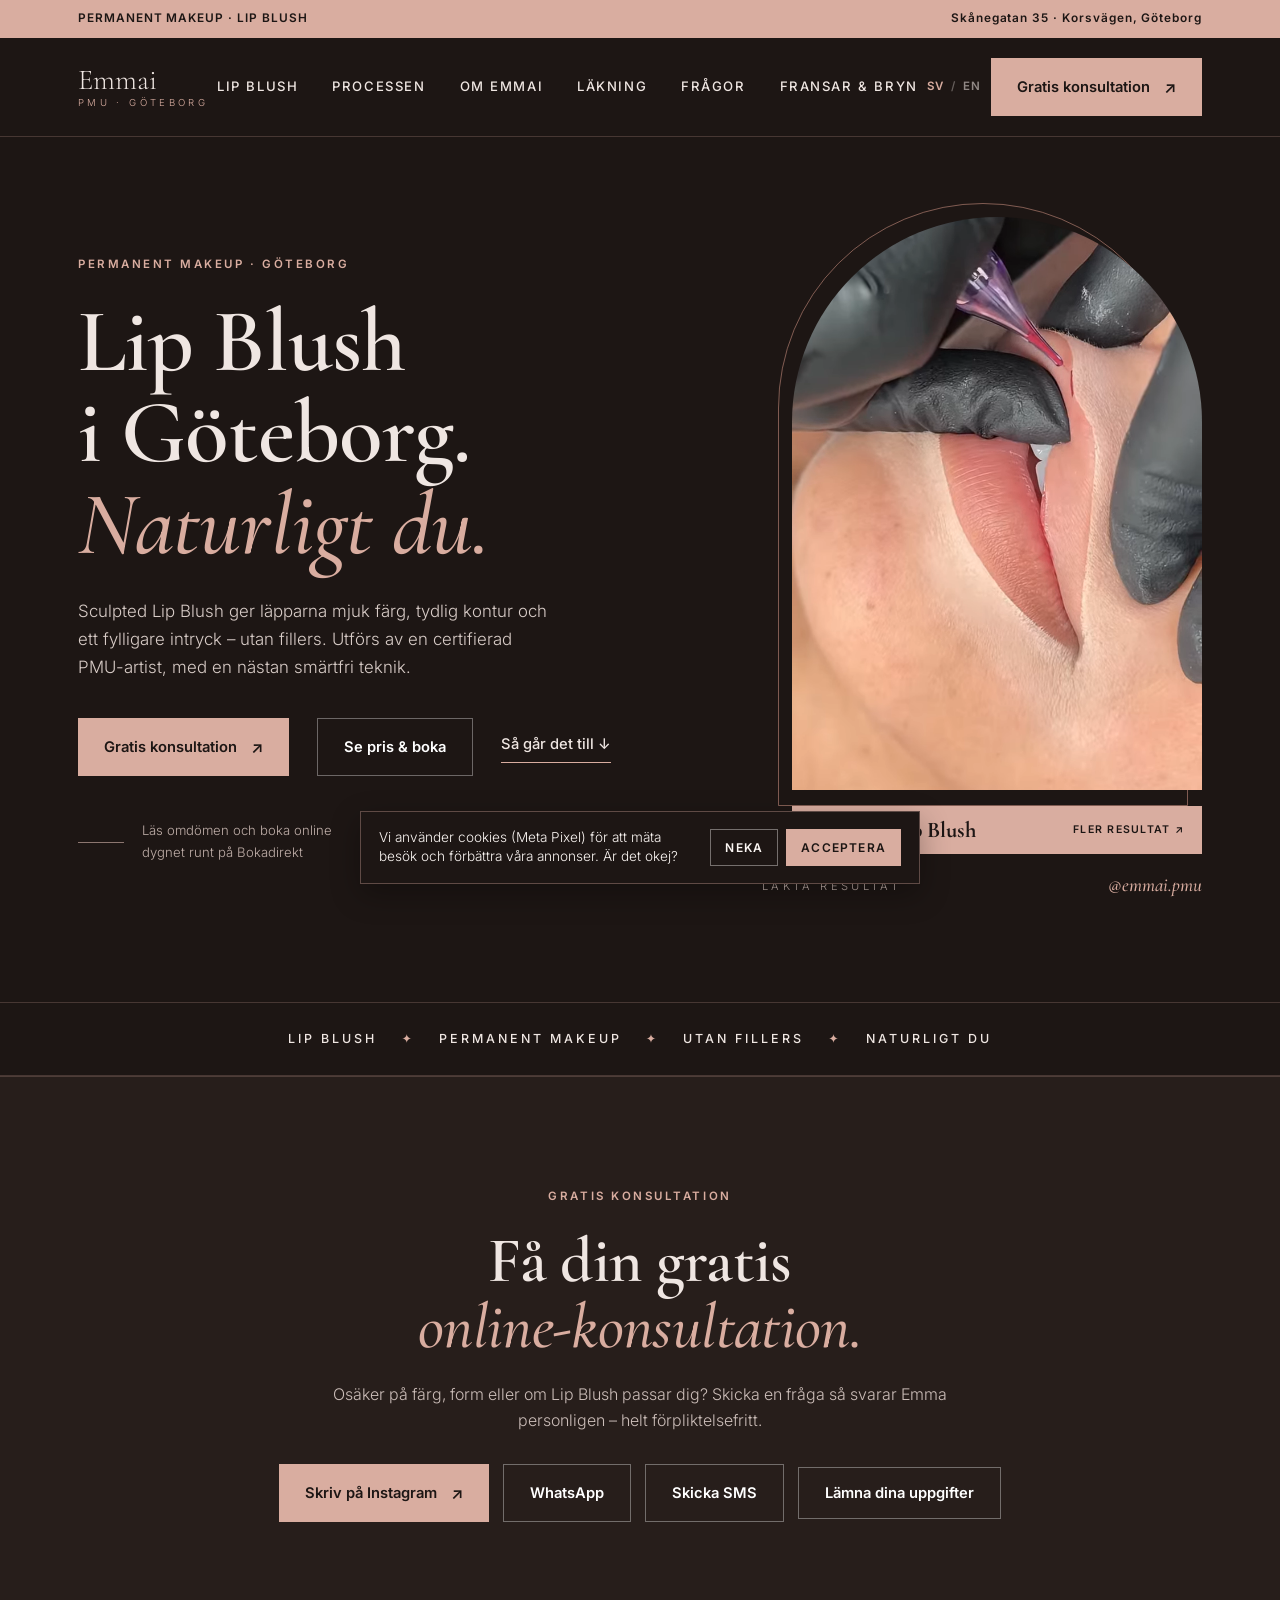
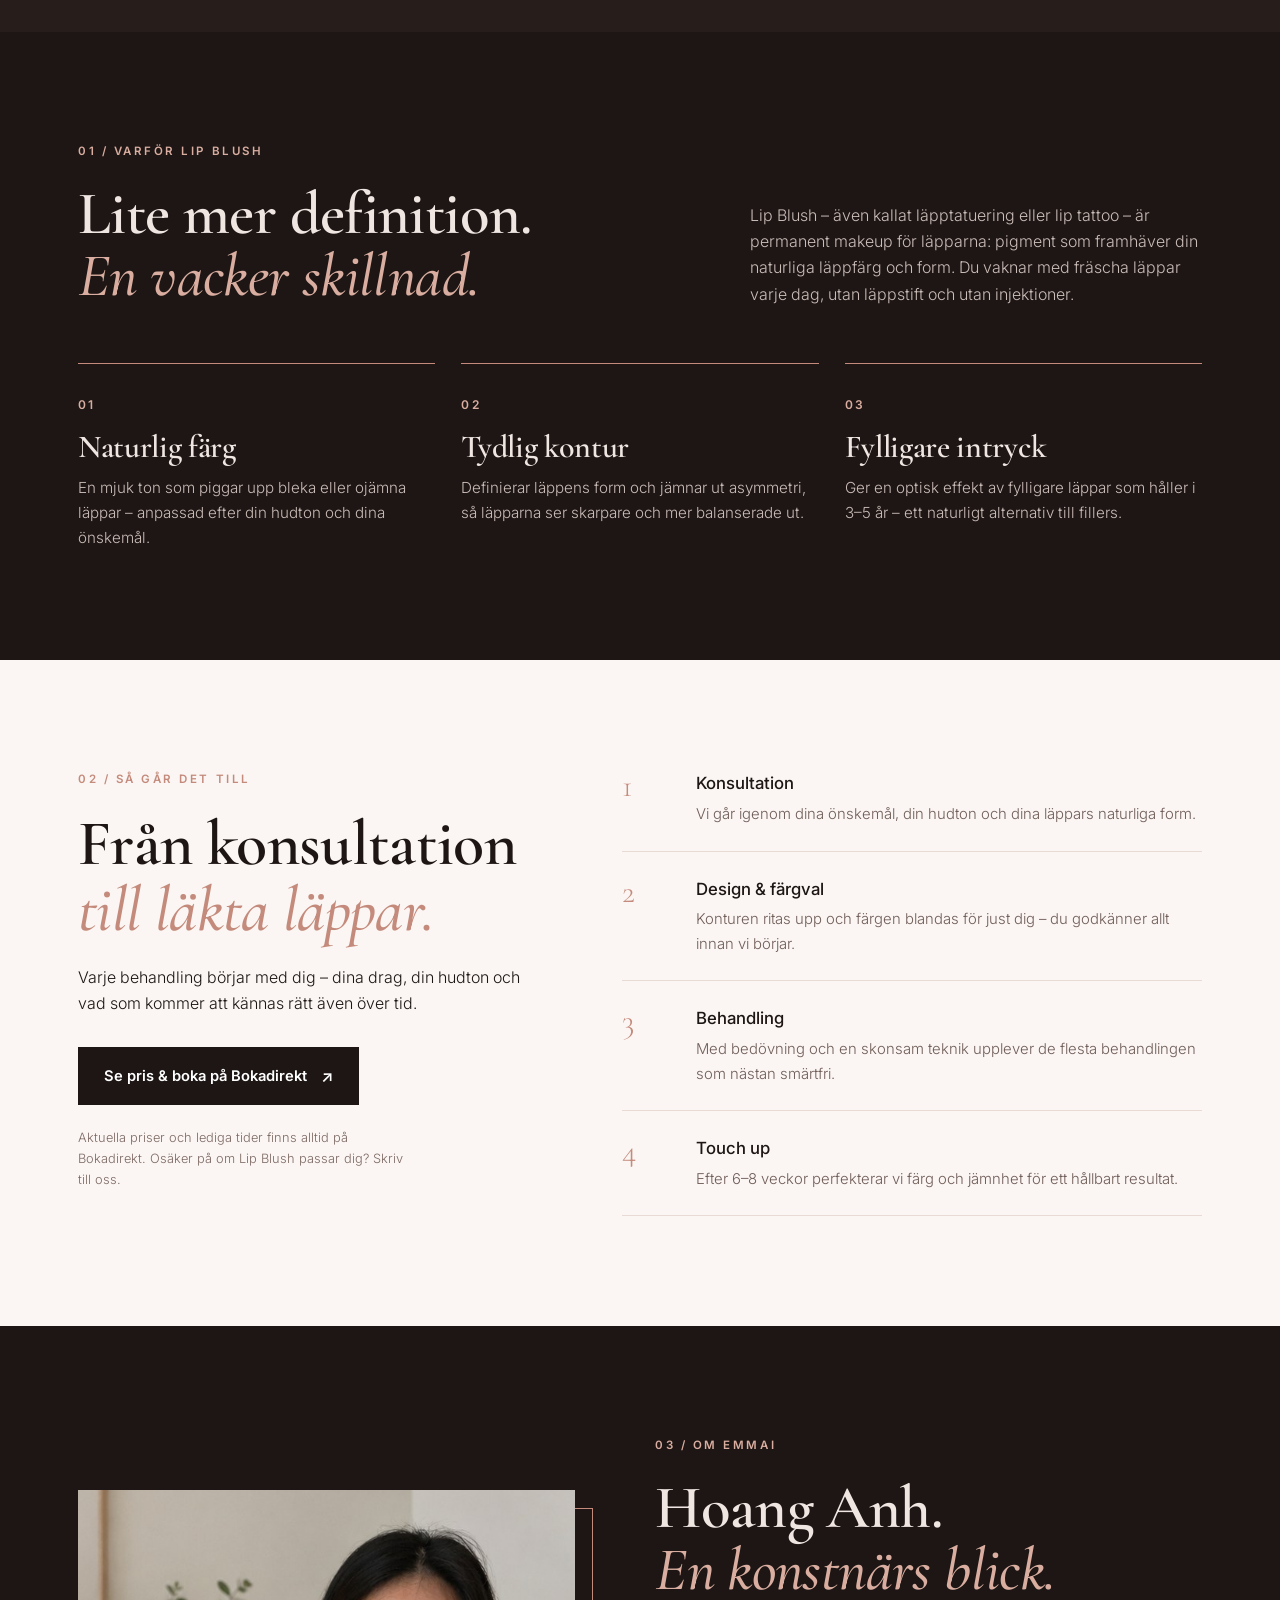
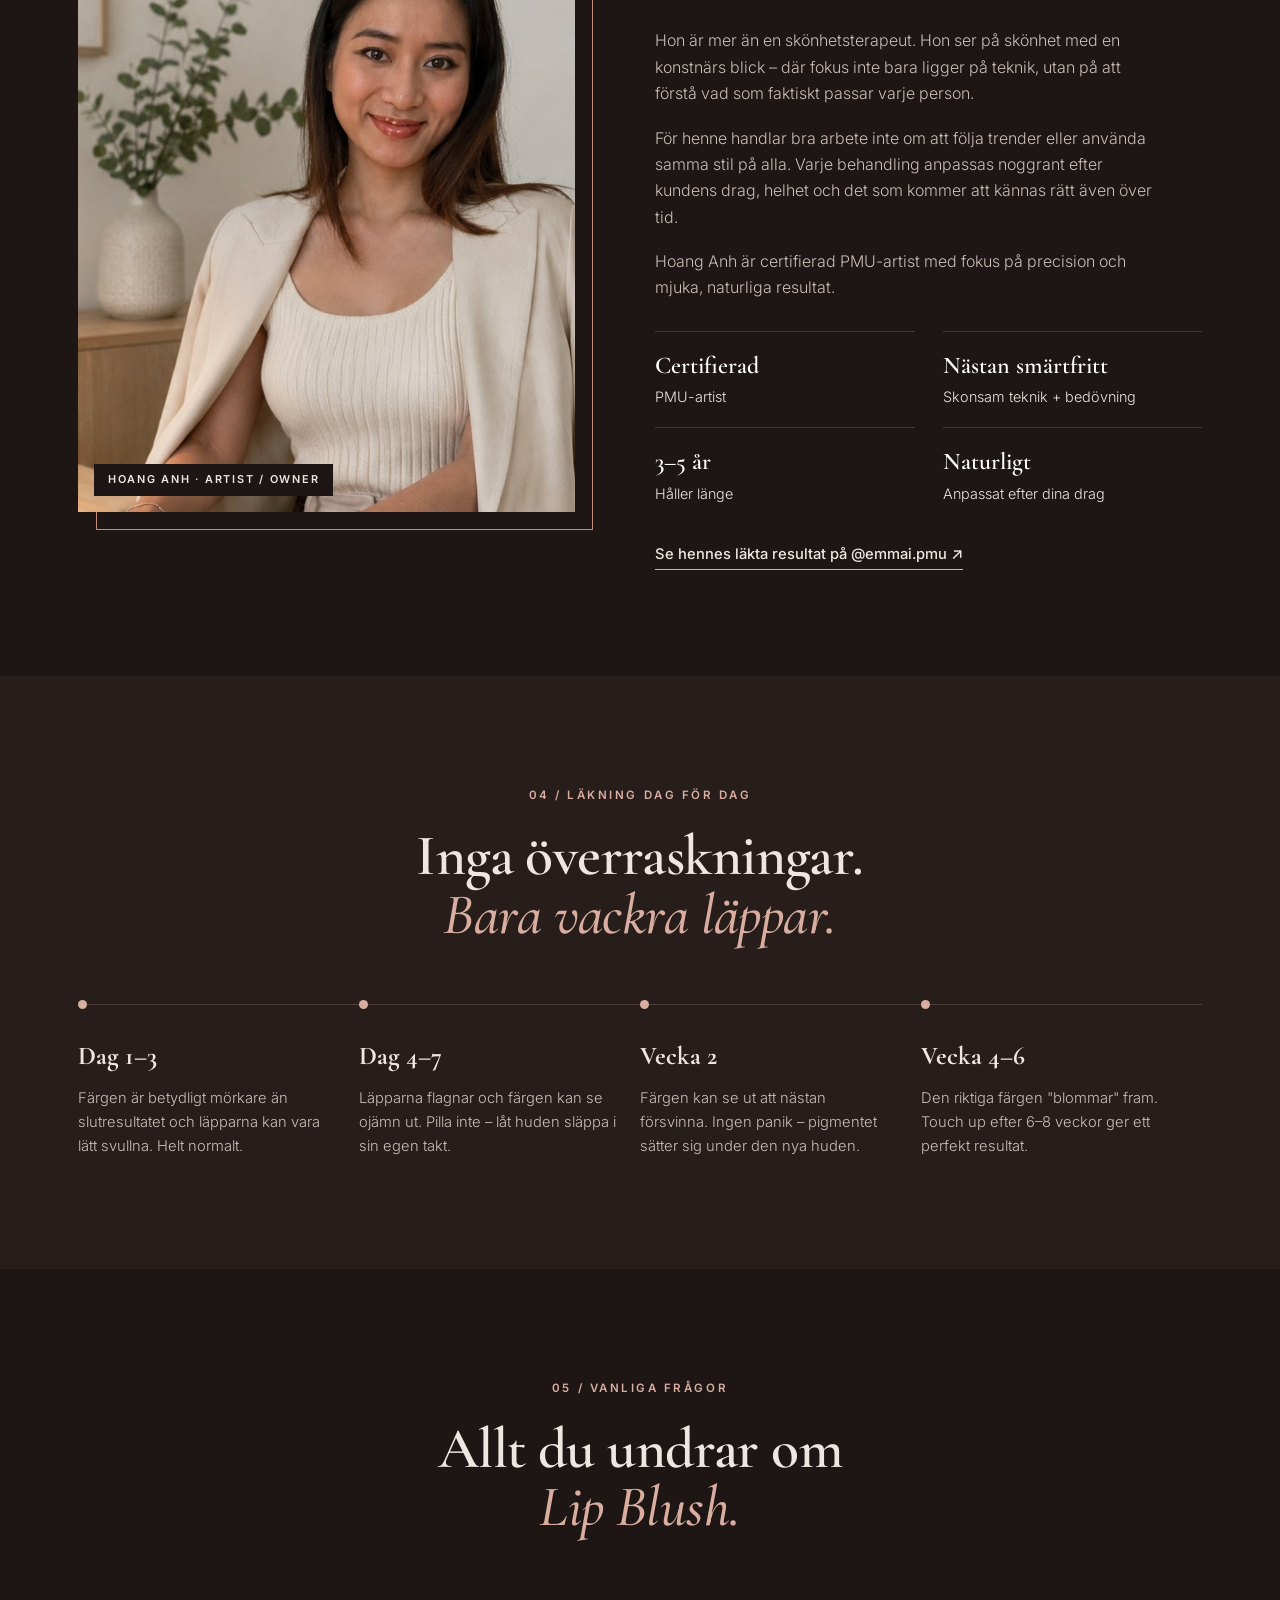
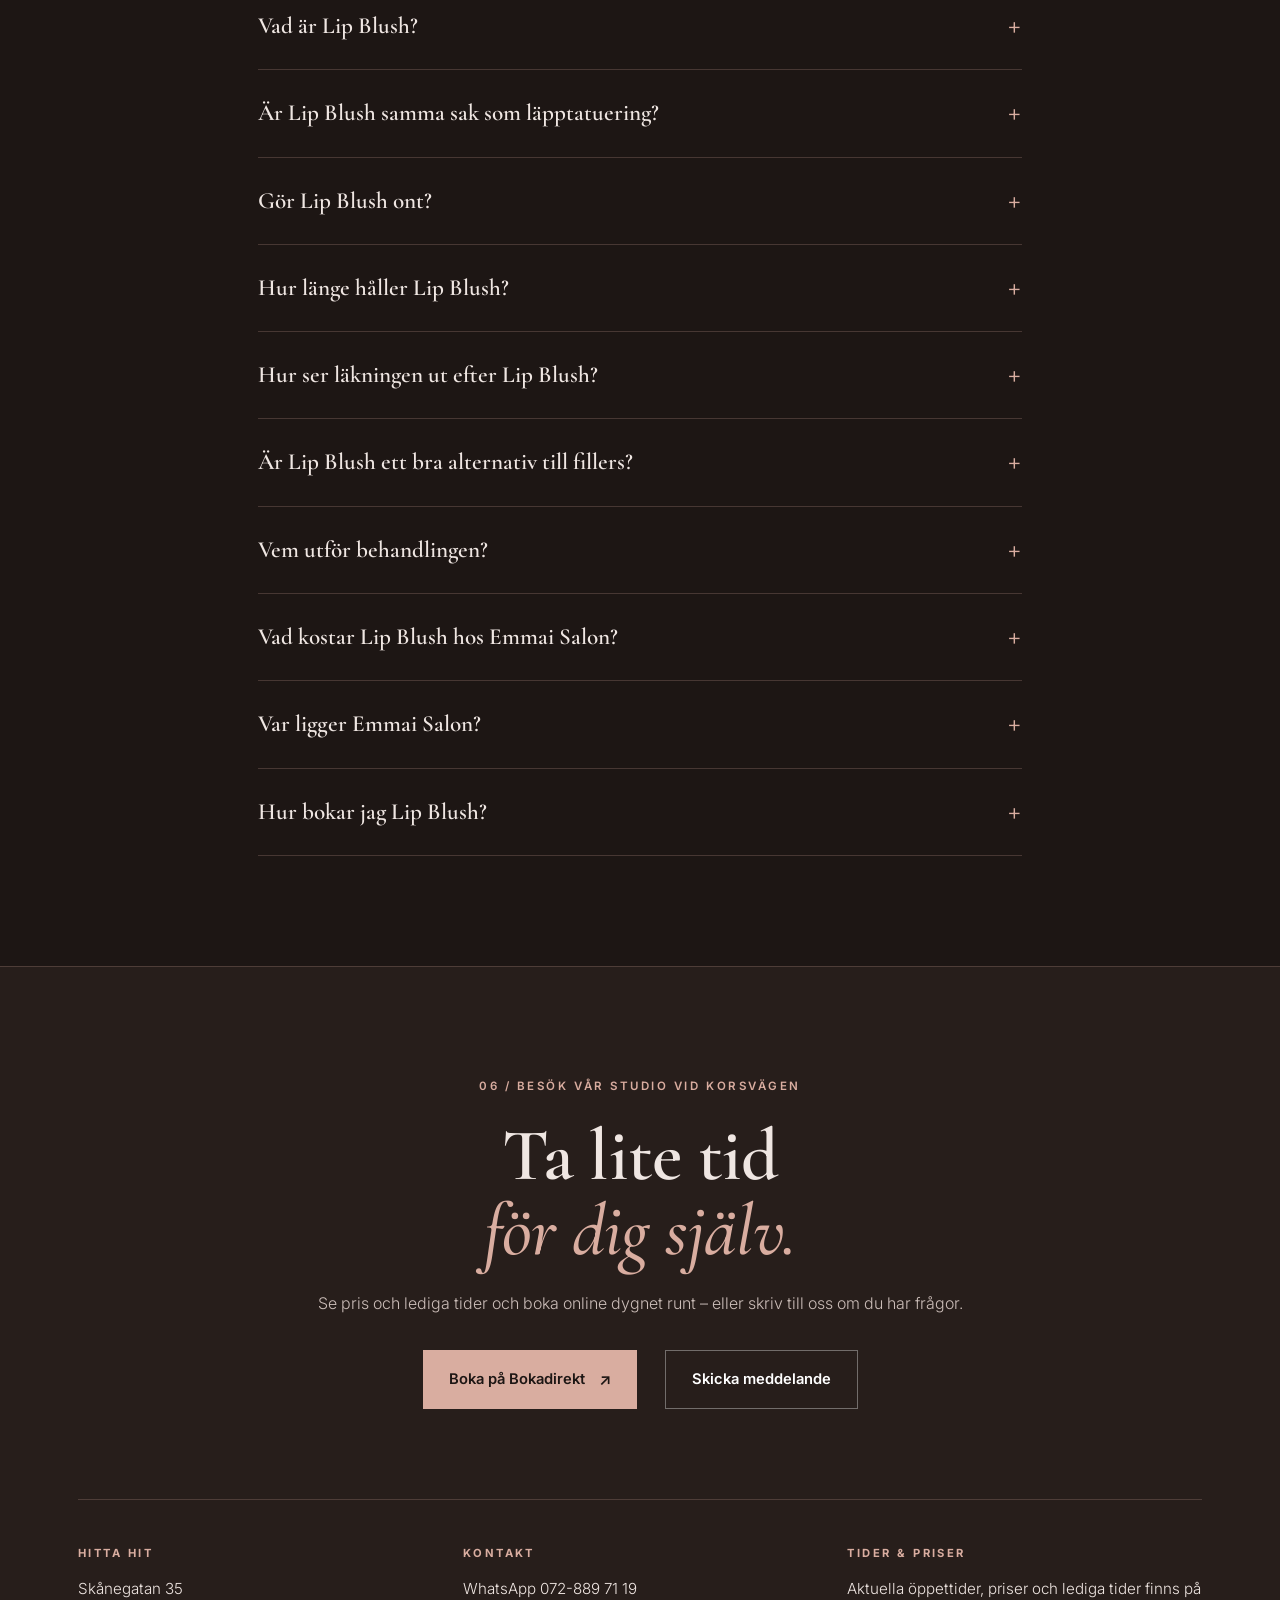
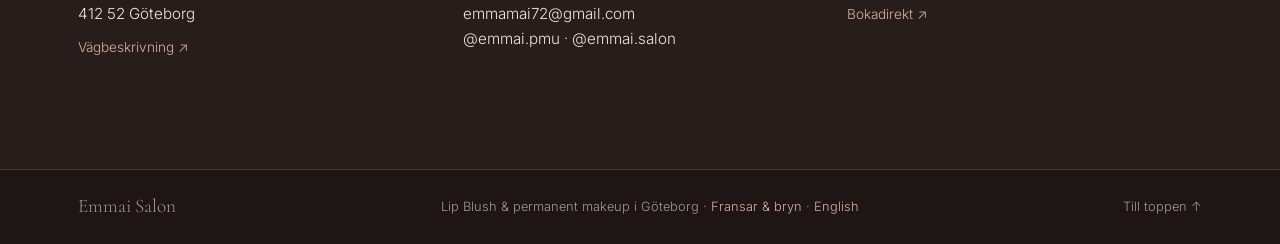
==== commit 1e8070f8: "Instagram button links to profile Co-authored-by: Copilot App <223556219+Copilot@users.noreply.githu" ====
--- a/index.html
+++ b/index.html
@@ -124,7 +124,7 @@
   <h2>Få din gratis<em>online-konsultation.</em></h2>
   <p class="lead">Osäker på färg, form eller om Lip Blush passar dig? Skicka en fråga så svarar Emma personligen – helt förpliktelsefritt.</p>
   <div class="actions">
-    <a class="btn arrow" href="https://ig.me/m/emmai.pmu" data-lead="Instagram">Skriv på Instagram</a>
+    <a class="btn arrow" href="https://www.instagram.com/emmai.pmu/" target="_blank" rel="noopener" data-lead="Instagram">Skriv på Instagram</a>
     <a class="btn ghost" href="https://wa.me/46728897119?text=Hej%21%20Jag%20vill%20ha%20en%20gratis%20konsultation%20om%20Lip%20Blush." data-lead="WhatsApp">WhatsApp</a>
     <a class="btn ghost" href="sms:+46728897119?&body=Hej!%20Jag%20vill%20ha%20en%20gratis%20konsultation%20om%20Lip%20Blush." data-lead="SMS">Skicka SMS</a>
     <button class="btn ghost" type="button" id="consult-toggle" aria-controls="consult-form" aria-expanded="false">Lämna dina uppgifter</button>
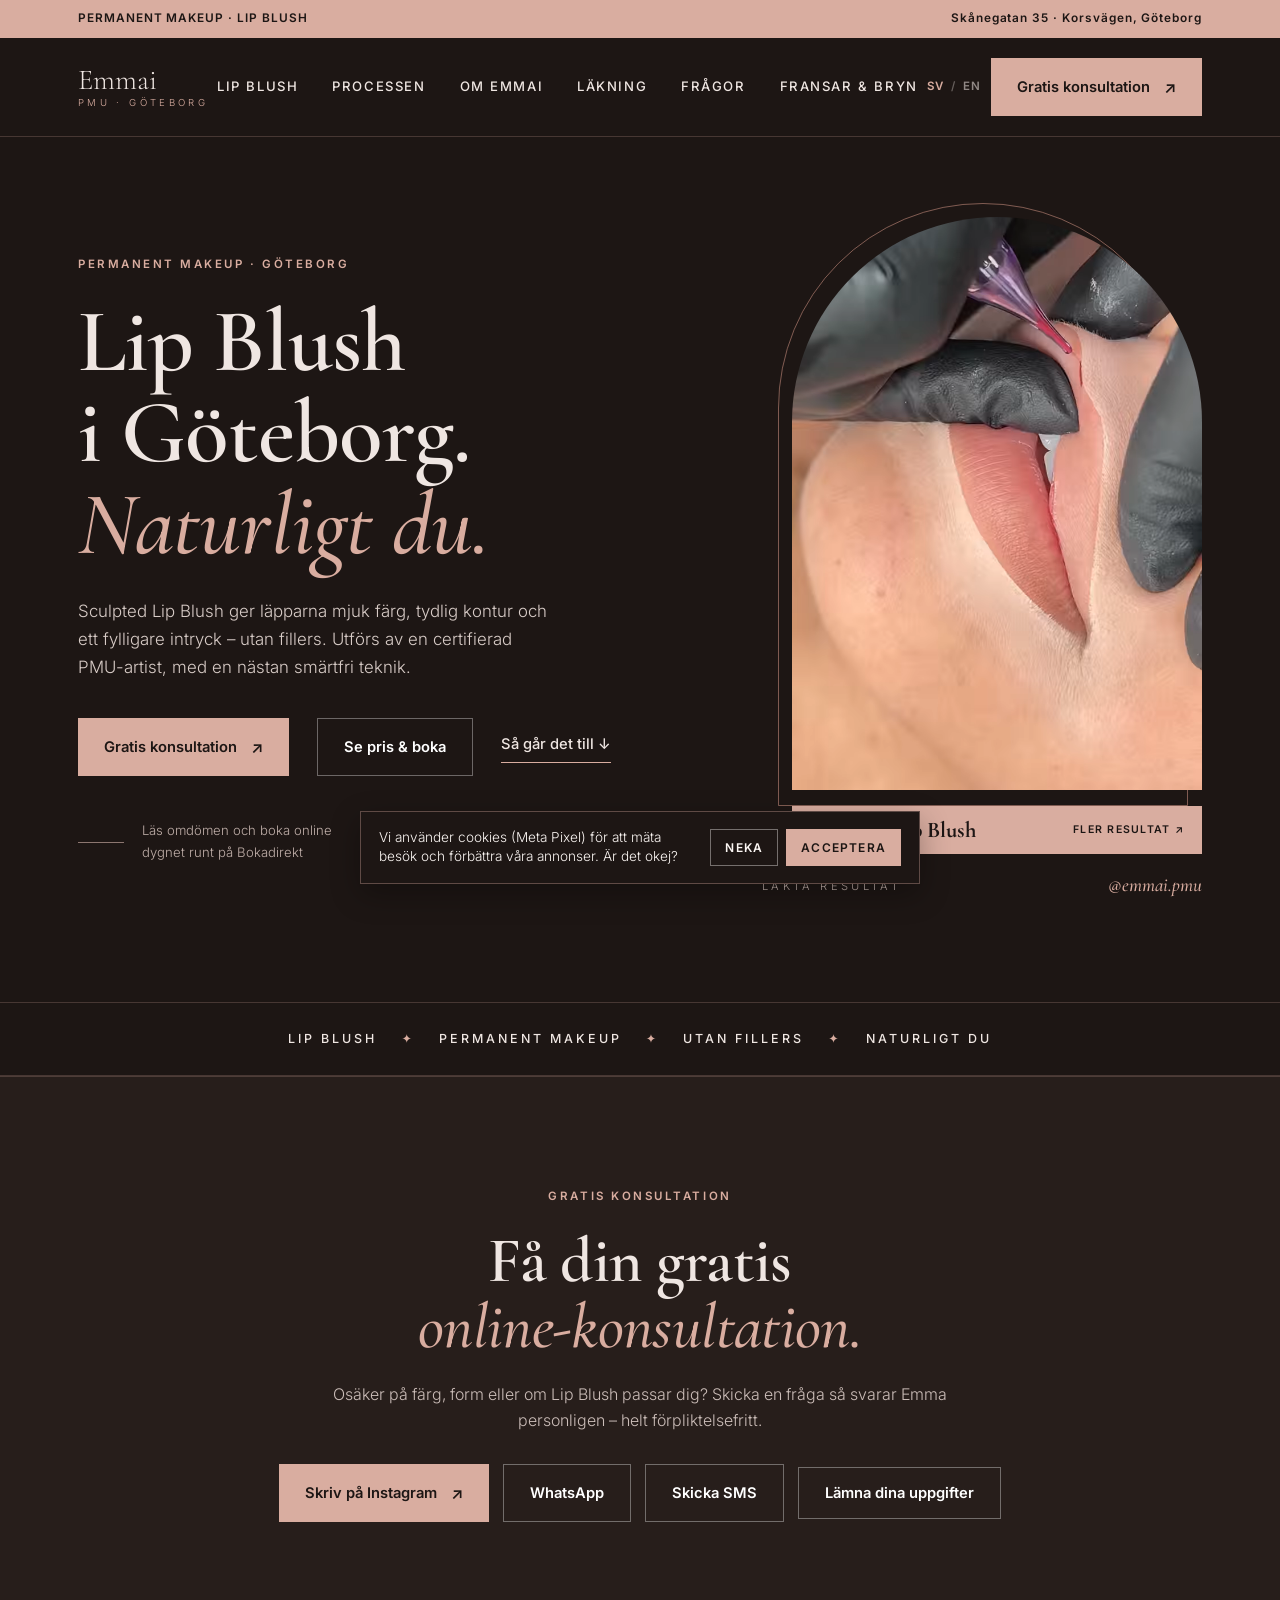
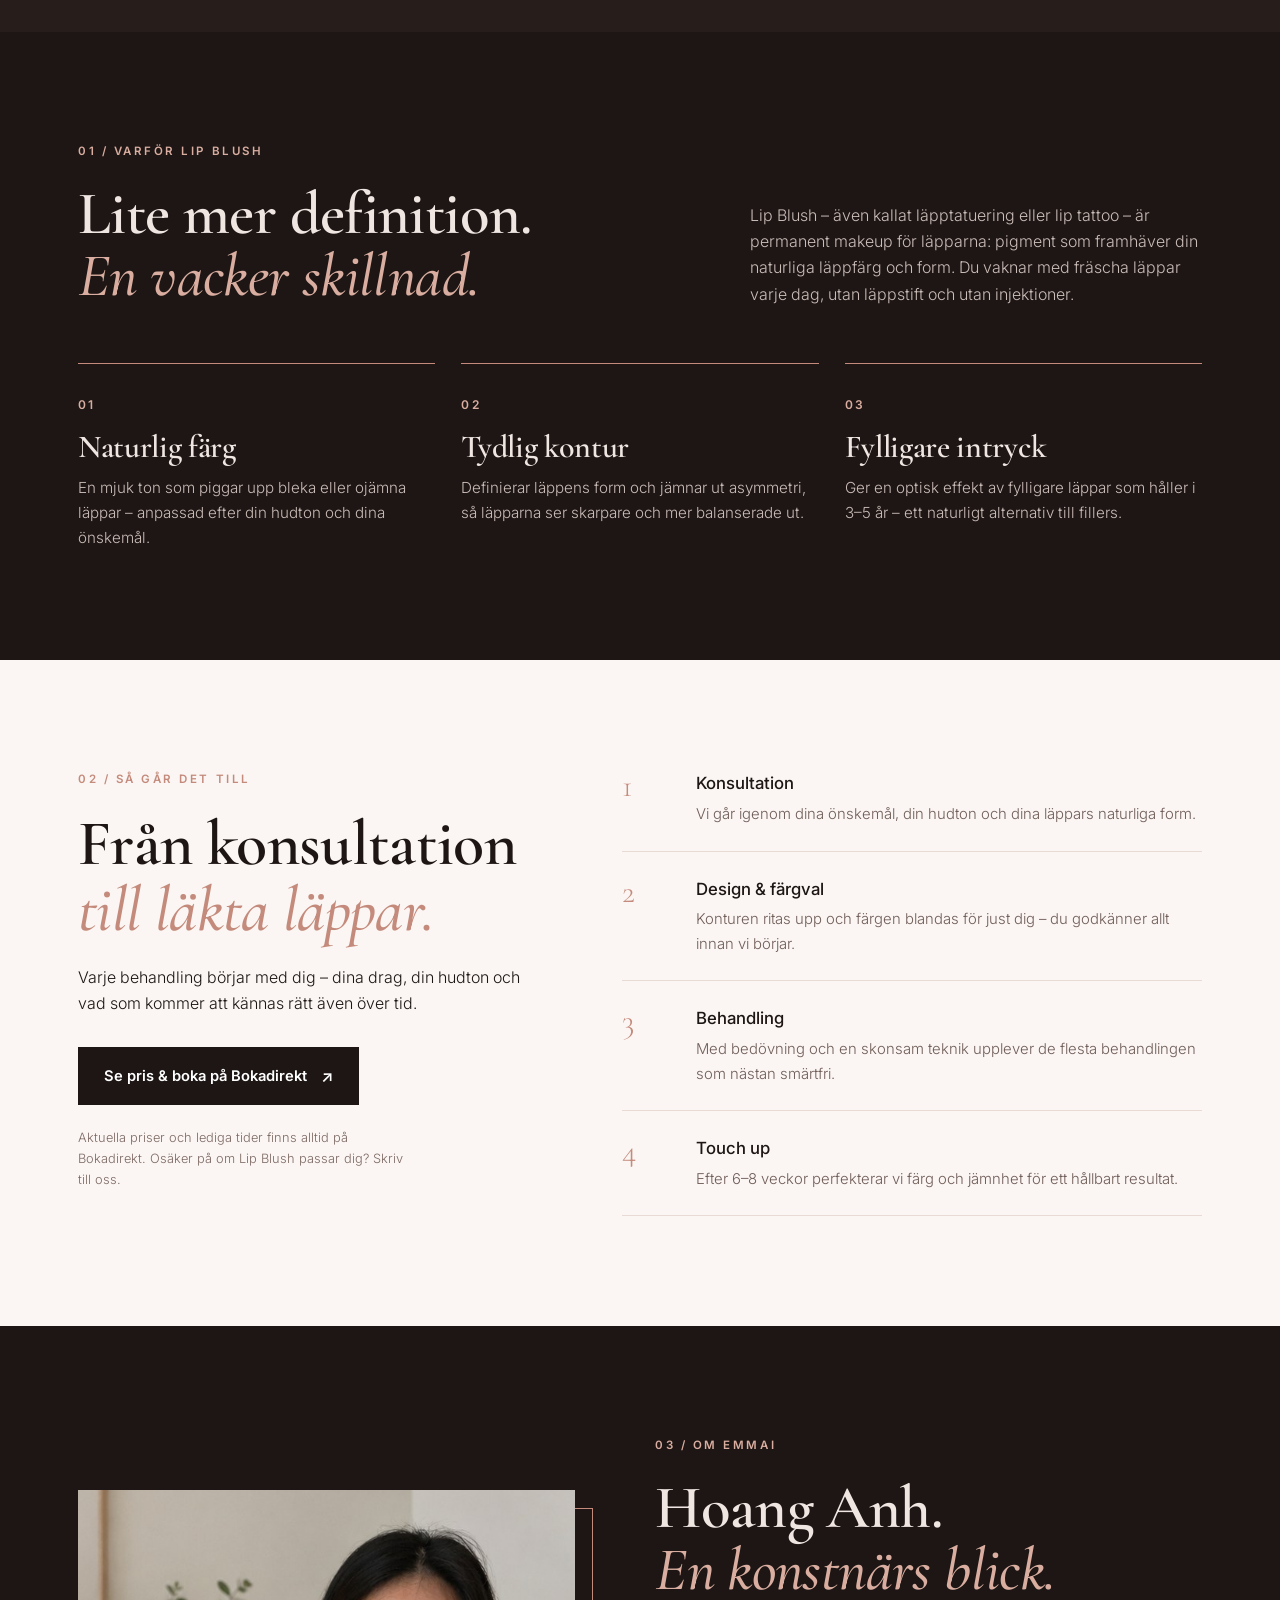
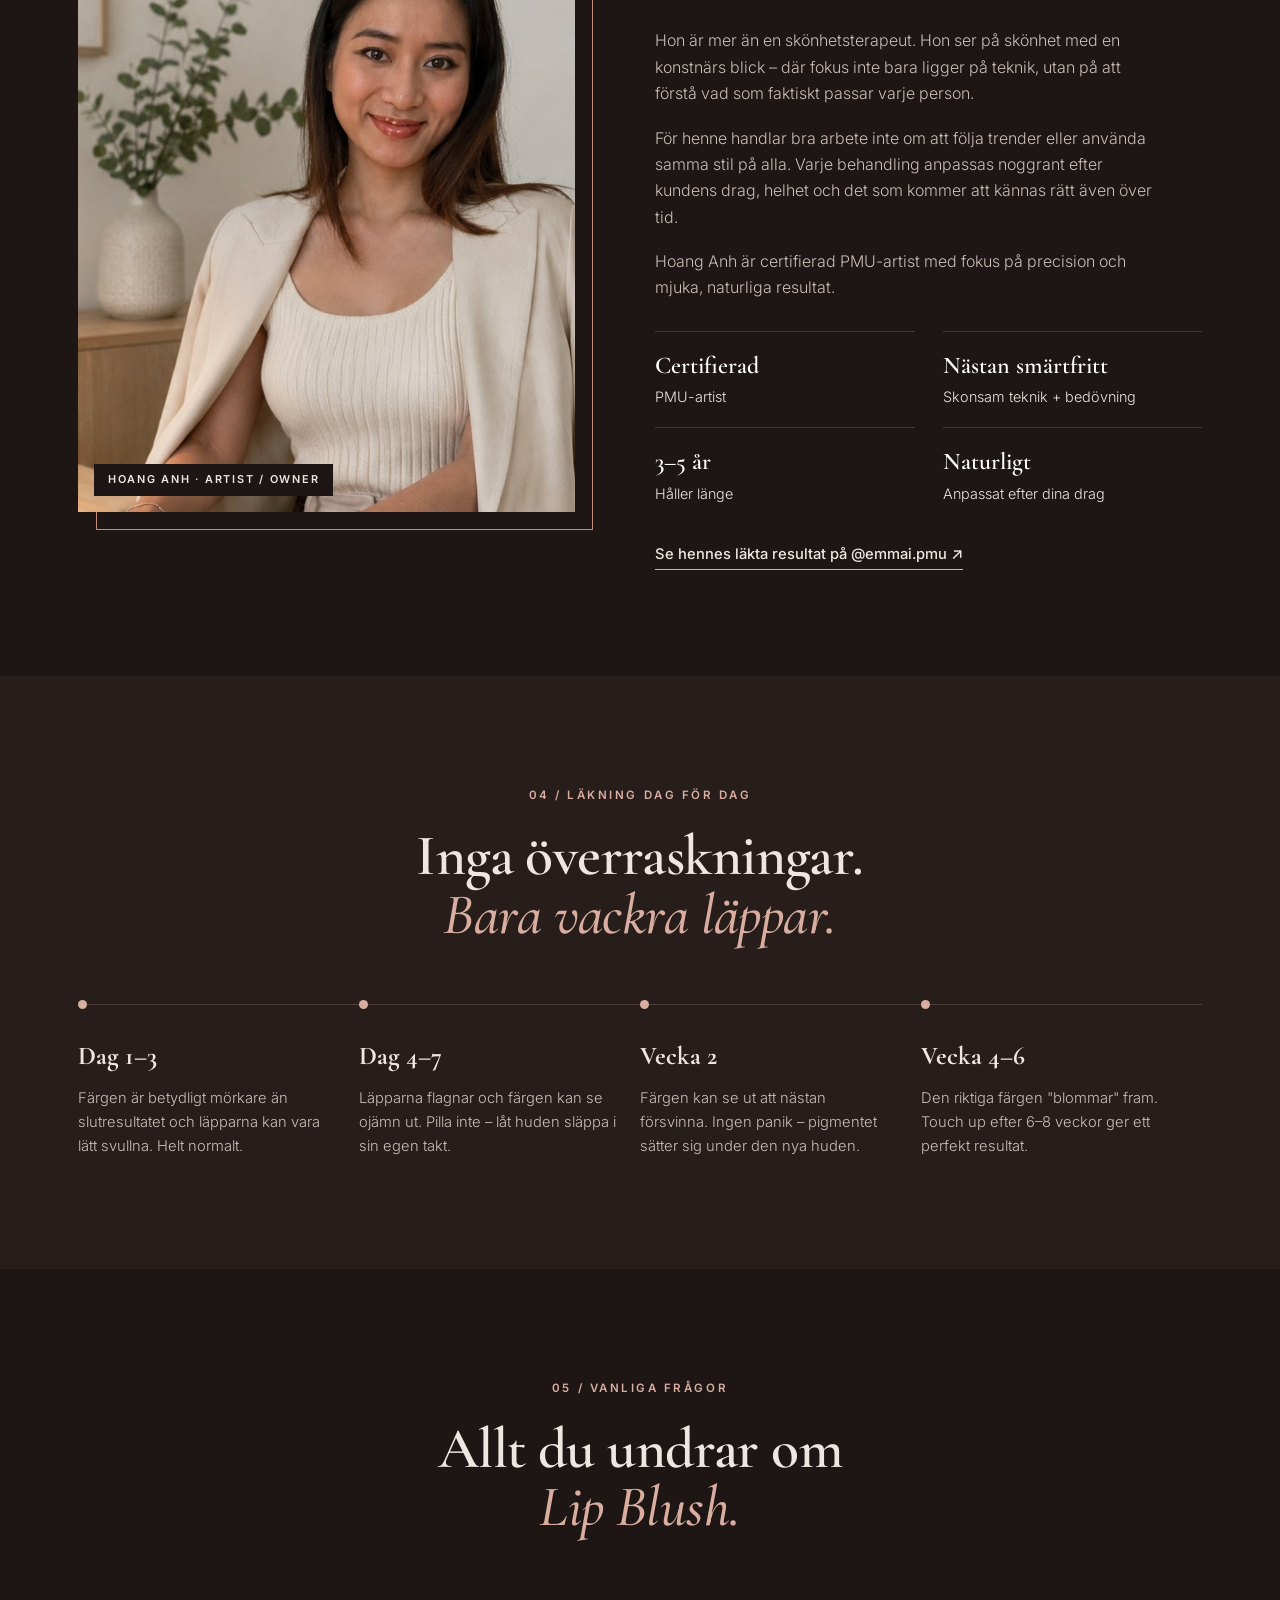
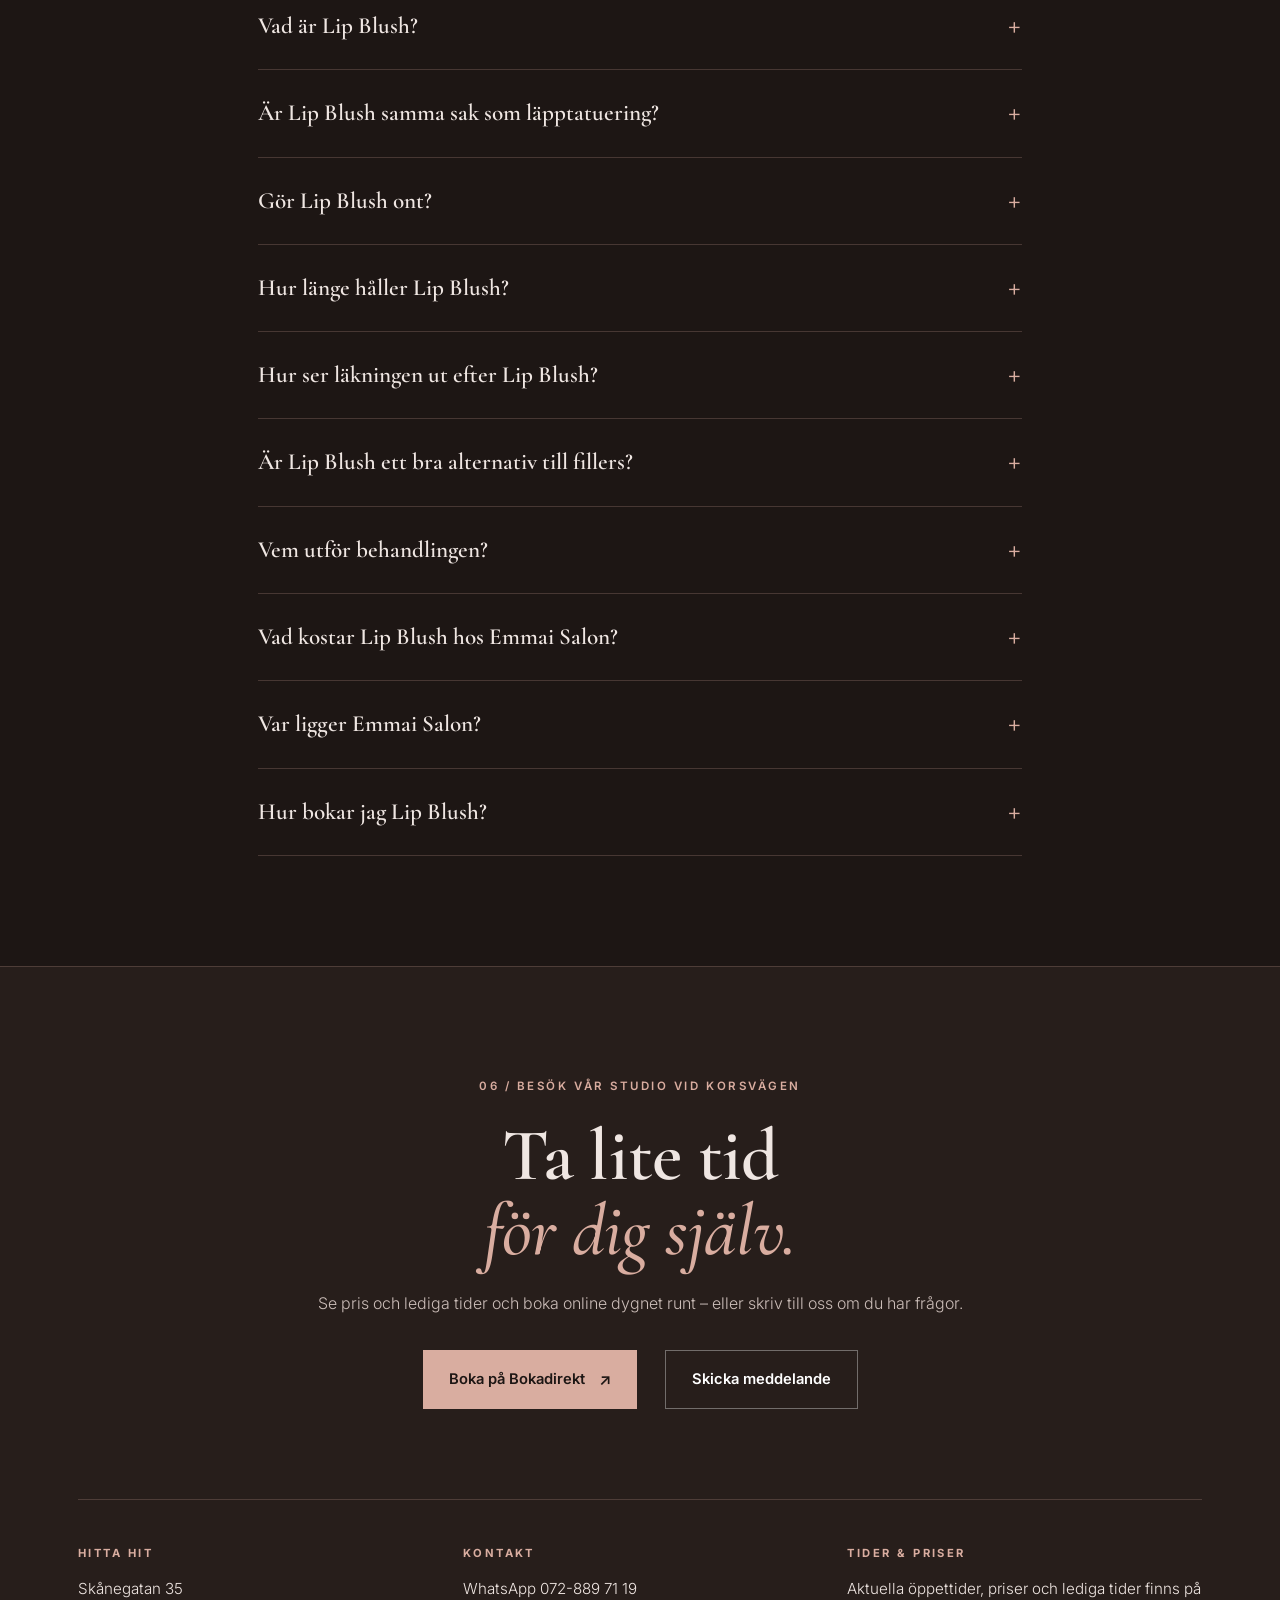
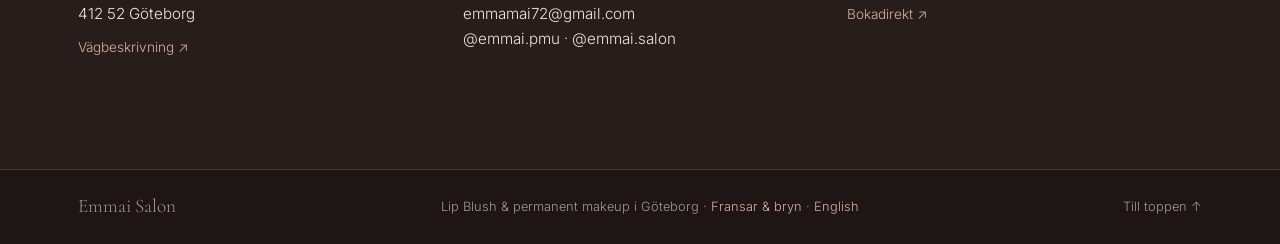
==== commit 7c2a4af1: "Open Instagram app directly on mobile Co-authored-by: Copilot App <223556219+Copilot@users.noreply.g" ====
--- a/index.html
+++ b/index.html
@@ -124,7 +124,7 @@
   <h2>Få din gratis<em>online-konsultation.</em></h2>
   <p class="lead">Osäker på färg, form eller om Lip Blush passar dig? Skicka en fråga så svarar Emma personligen – helt förpliktelsefritt.</p>
   <div class="actions">
-    <a class="btn arrow" href="https://www.instagram.com/emmai.pmu/" target="_blank" rel="noopener" data-lead="Instagram">Skriv på Instagram</a>
+    <a class="btn arrow" href="https://www.instagram.com/emmai.pmu/" data-lead="Instagram">Skriv på Instagram</a>
     <a class="btn ghost" href="https://wa.me/46728897119?text=Hej%21%20Jag%20vill%20ha%20en%20gratis%20konsultation%20om%20Lip%20Blush." data-lead="WhatsApp">WhatsApp</a>
     <a class="btn ghost" href="sms:+46728897119?&body=Hej!%20Jag%20vill%20ha%20en%20gratis%20konsultation%20om%20Lip%20Blush." data-lead="SMS">Skicka SMS</a>
     <button class="btn ghost" type="button" id="consult-toggle" aria-controls="consult-form" aria-expanded="false">Lämna dina uppgifter</button>
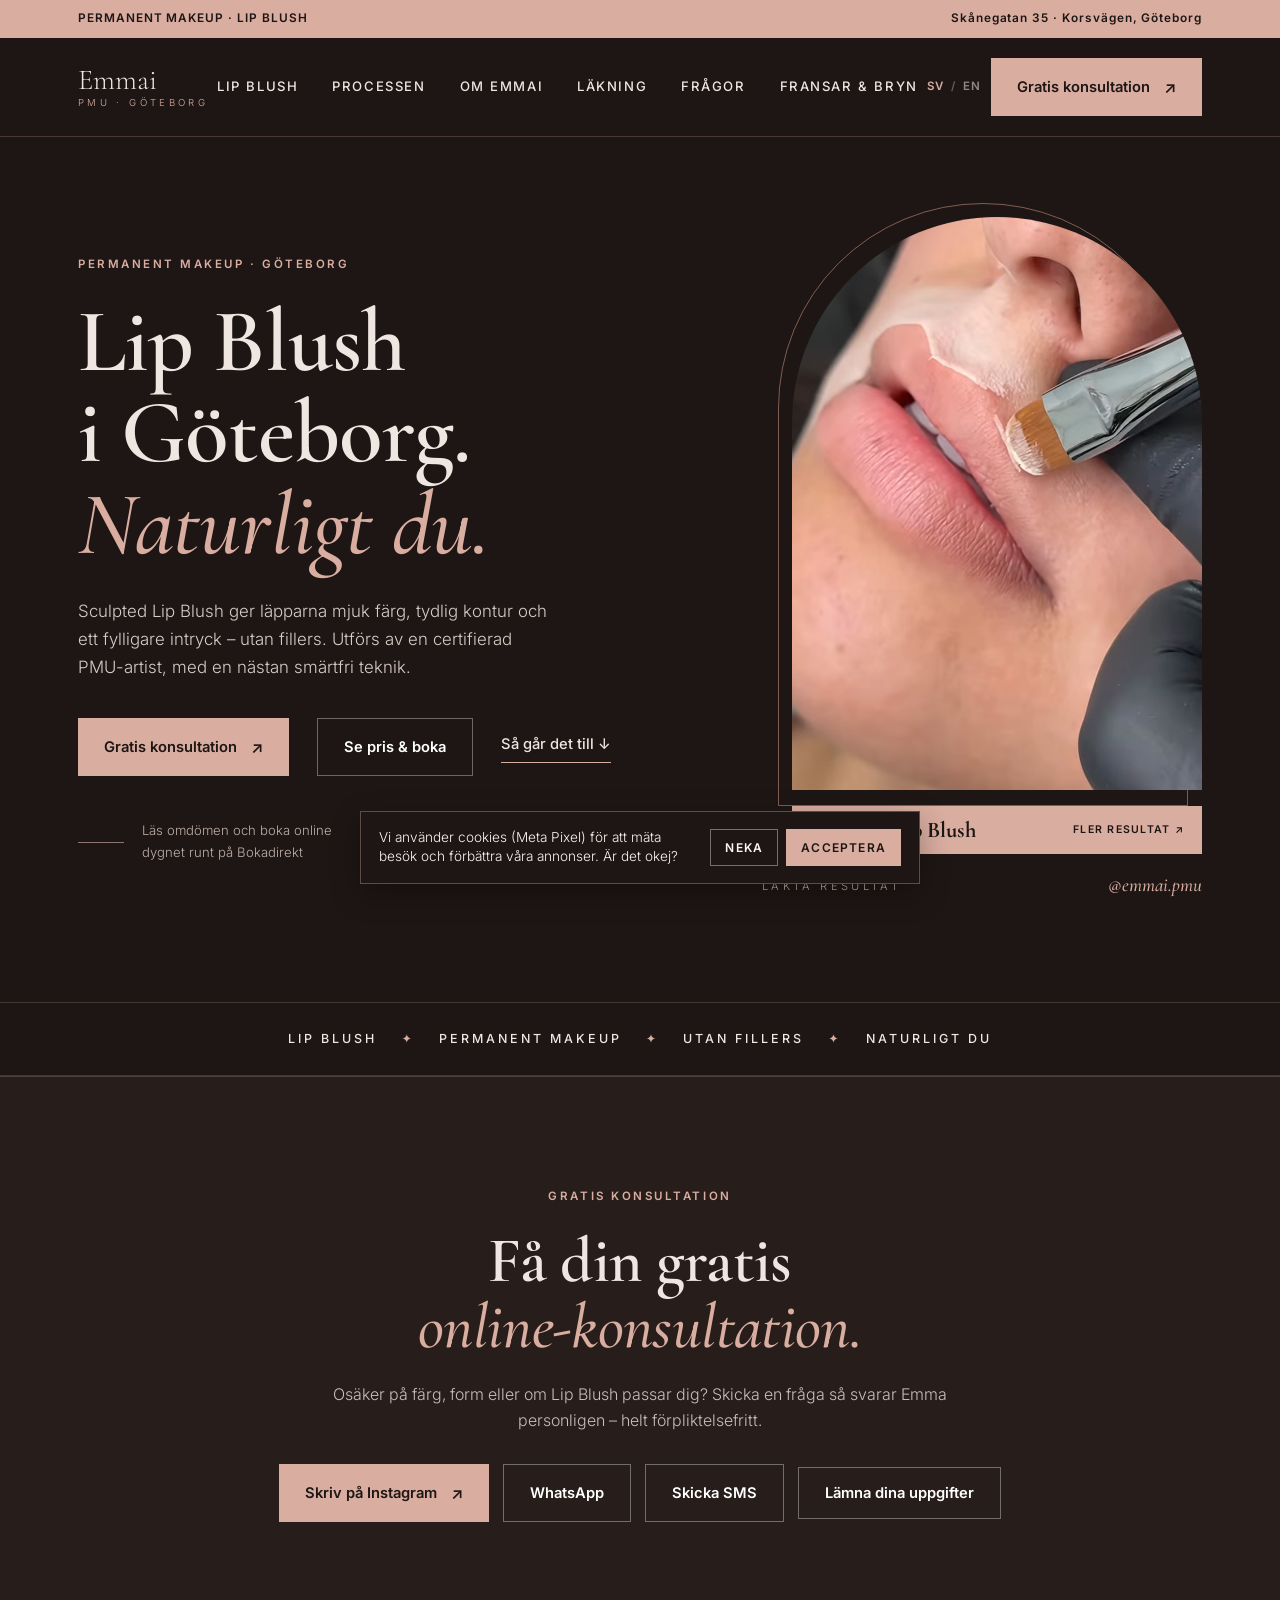
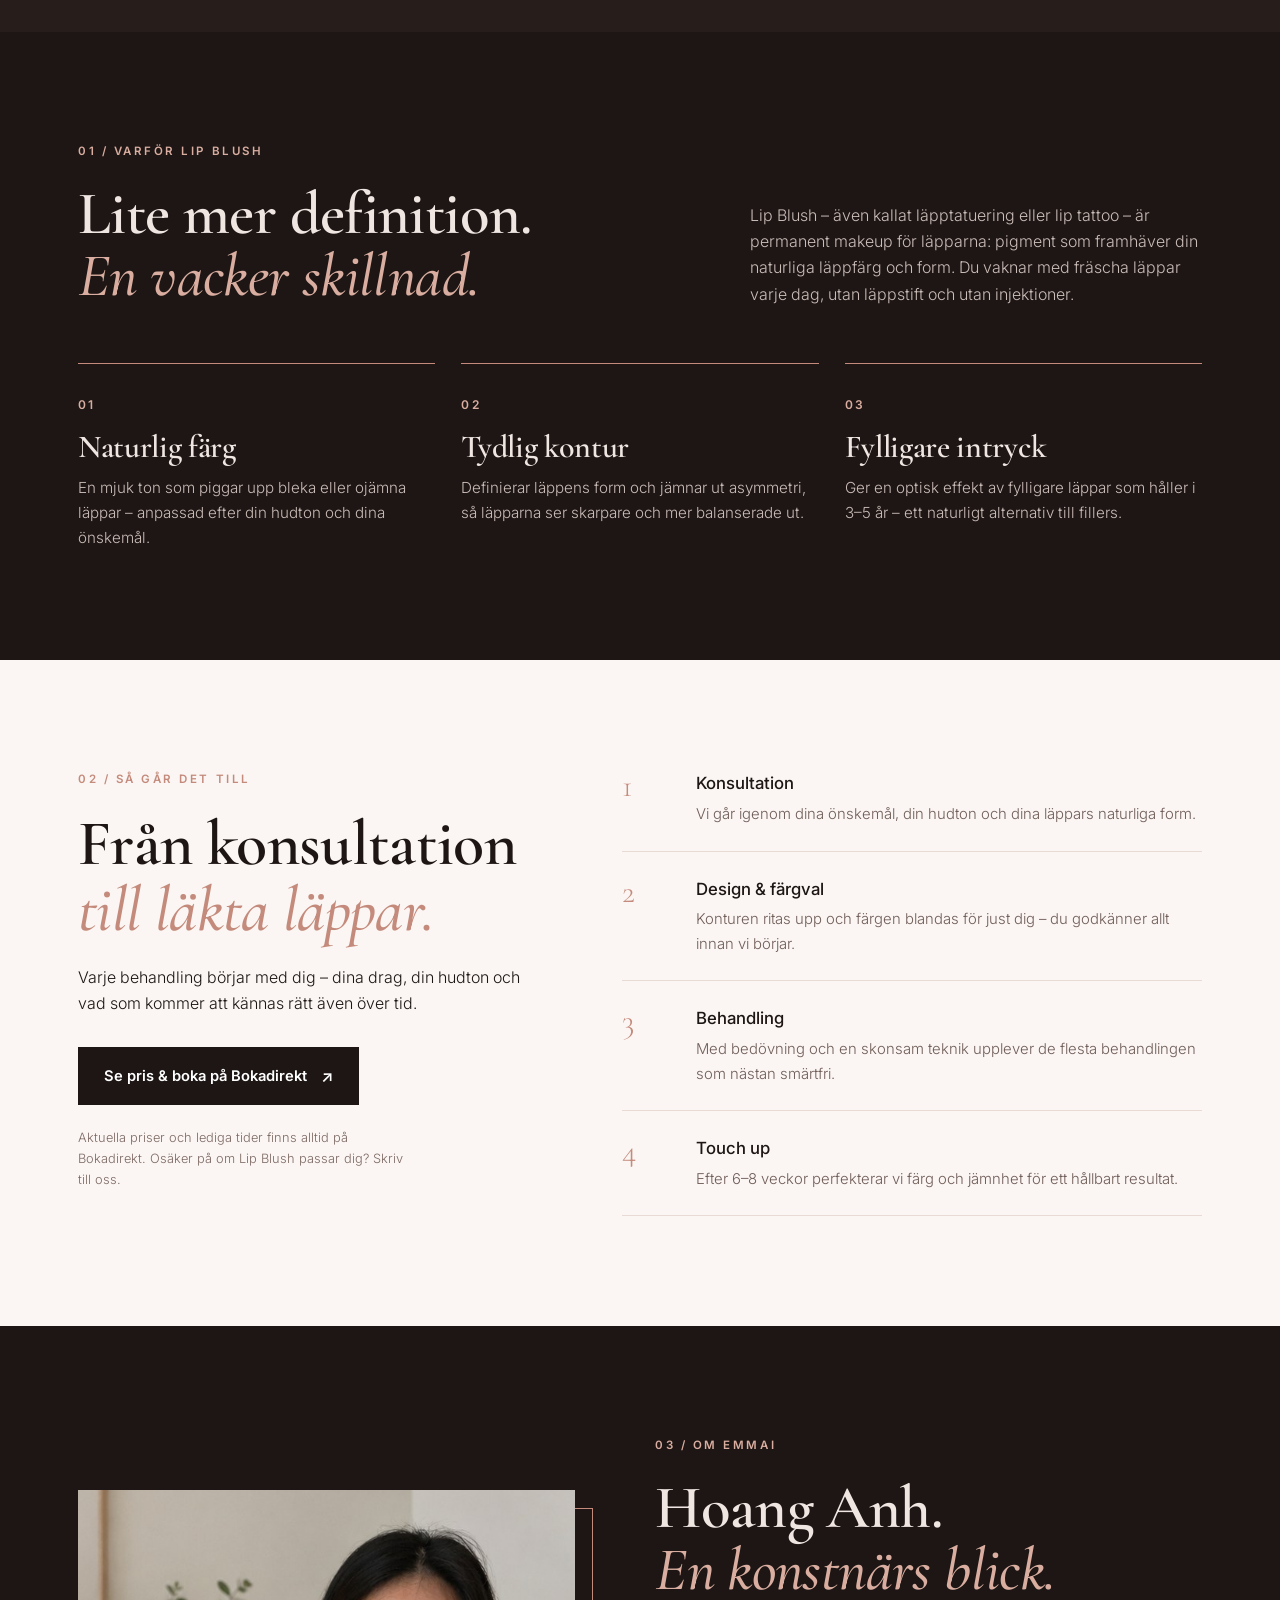
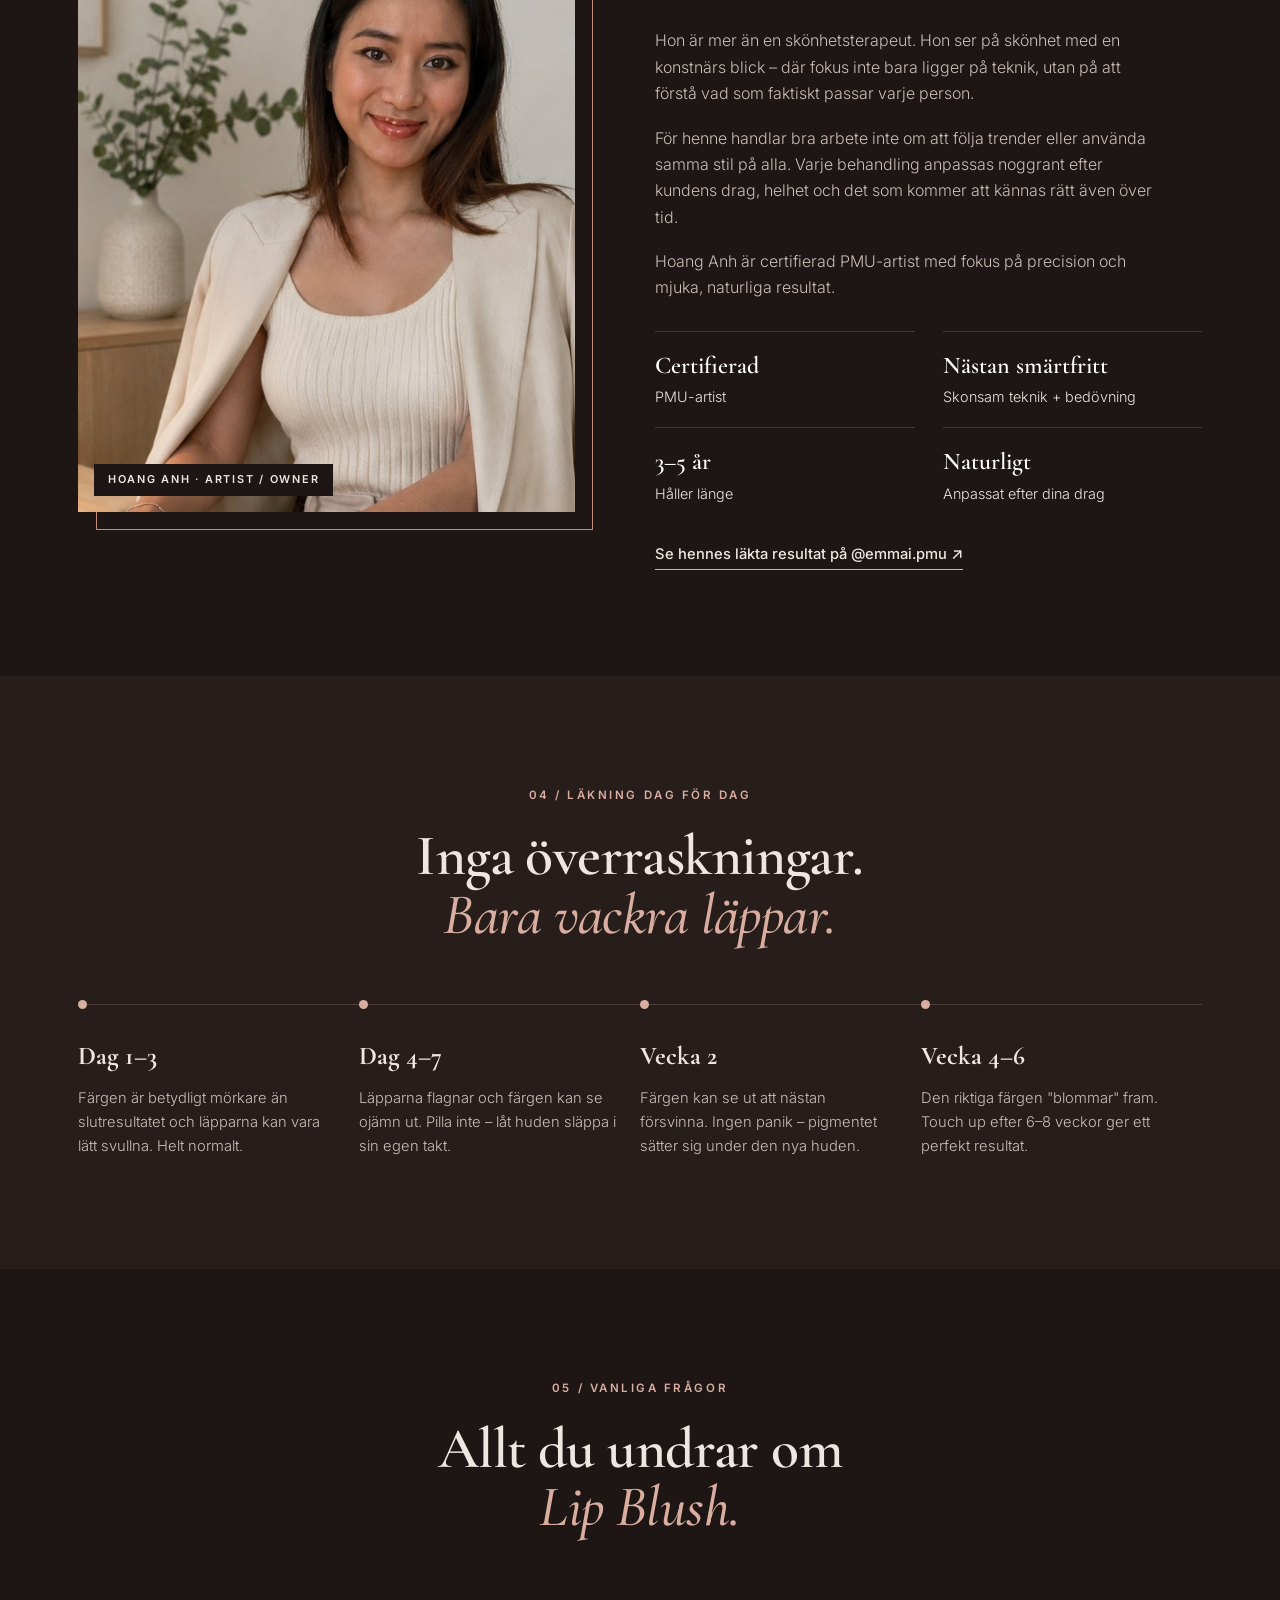
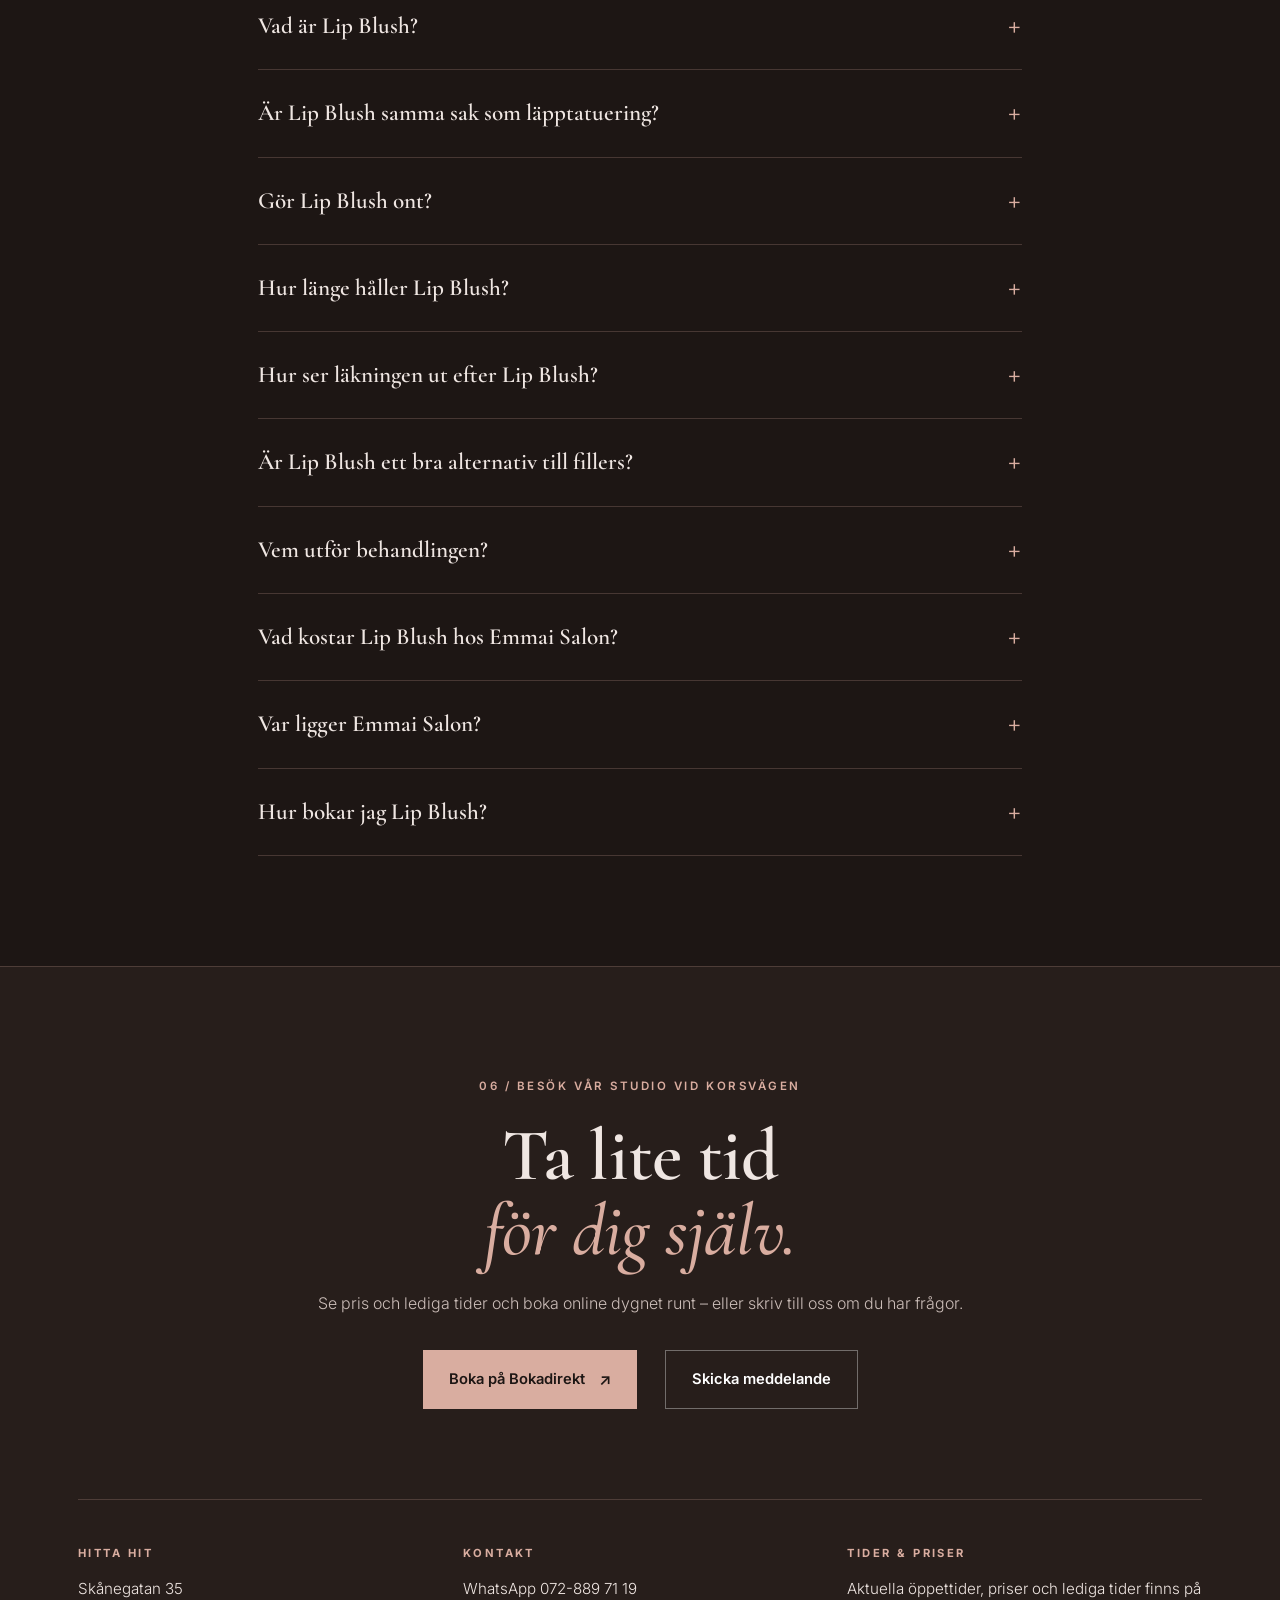
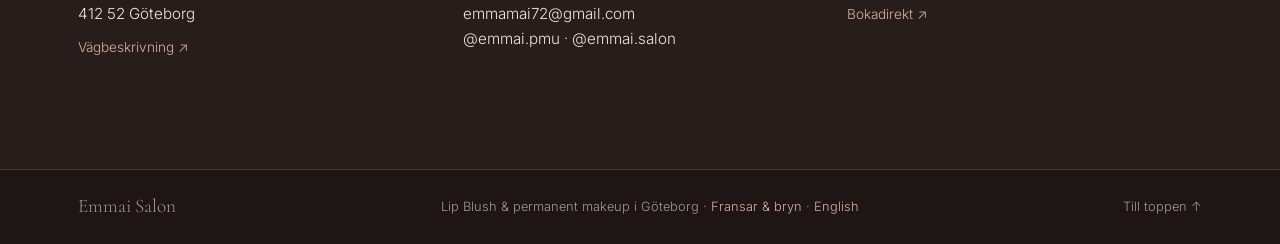
==== commit 7db30f05: "Update default WhatsApp/SMS message Co-authored-by: Copilot App <223556219+Copilot@users.noreply.git" ====
--- a/index.html
+++ b/index.html
@@ -125,8 +125,8 @@
   <p class="lead">Osäker på färg, form eller om Lip Blush passar dig? Skicka en fråga så svarar Emma personligen – helt förpliktelsefritt.</p>
   <div class="actions">
     <a class="btn arrow" href="https://www.instagram.com/emmai.pmu/" data-lead="Instagram">Skriv på Instagram</a>
-    <a class="btn ghost" href="https://wa.me/46728897119?text=Hej%21%20Jag%20vill%20ha%20en%20gratis%20konsultation%20om%20Lip%20Blush." data-lead="WhatsApp">WhatsApp</a>
-    <a class="btn ghost" href="sms:+46728897119?&body=Hej!%20Jag%20vill%20ha%20en%20gratis%20konsultation%20om%20Lip%20Blush." data-lead="SMS">Skicka SMS</a>
+    <a class="btn ghost" href="https://wa.me/46728897119?text=Hej%21%20Jag%20%C3%A4r%20mycket%20intresserad%20av%20Lip%20Blush.%20Hur%20kan%20det%20gynna%20mina%20l%C3%A4ppar%20just%20nu%3F" data-lead="WhatsApp">WhatsApp</a>
+    <a class="btn ghost" href="sms:+46728897119?&body=Hej%21%20Jag%20%C3%A4r%20mycket%20intresserad%20av%20Lip%20Blush.%20Hur%20kan%20det%20gynna%20mina%20l%C3%A4ppar%20just%20nu%3F" data-lead="SMS">Skicka SMS</a>
     <button class="btn ghost" type="button" id="consult-toggle" aria-controls="consult-form" aria-expanded="false">Lämna dina uppgifter</button>
   </div>
   <form id="consult-form" hidden novalidate data-ok="Tack! Vi hör av oss så snart som möjligt." data-err="Något gick fel. Försök igen eller skriv till oss på Instagram.">
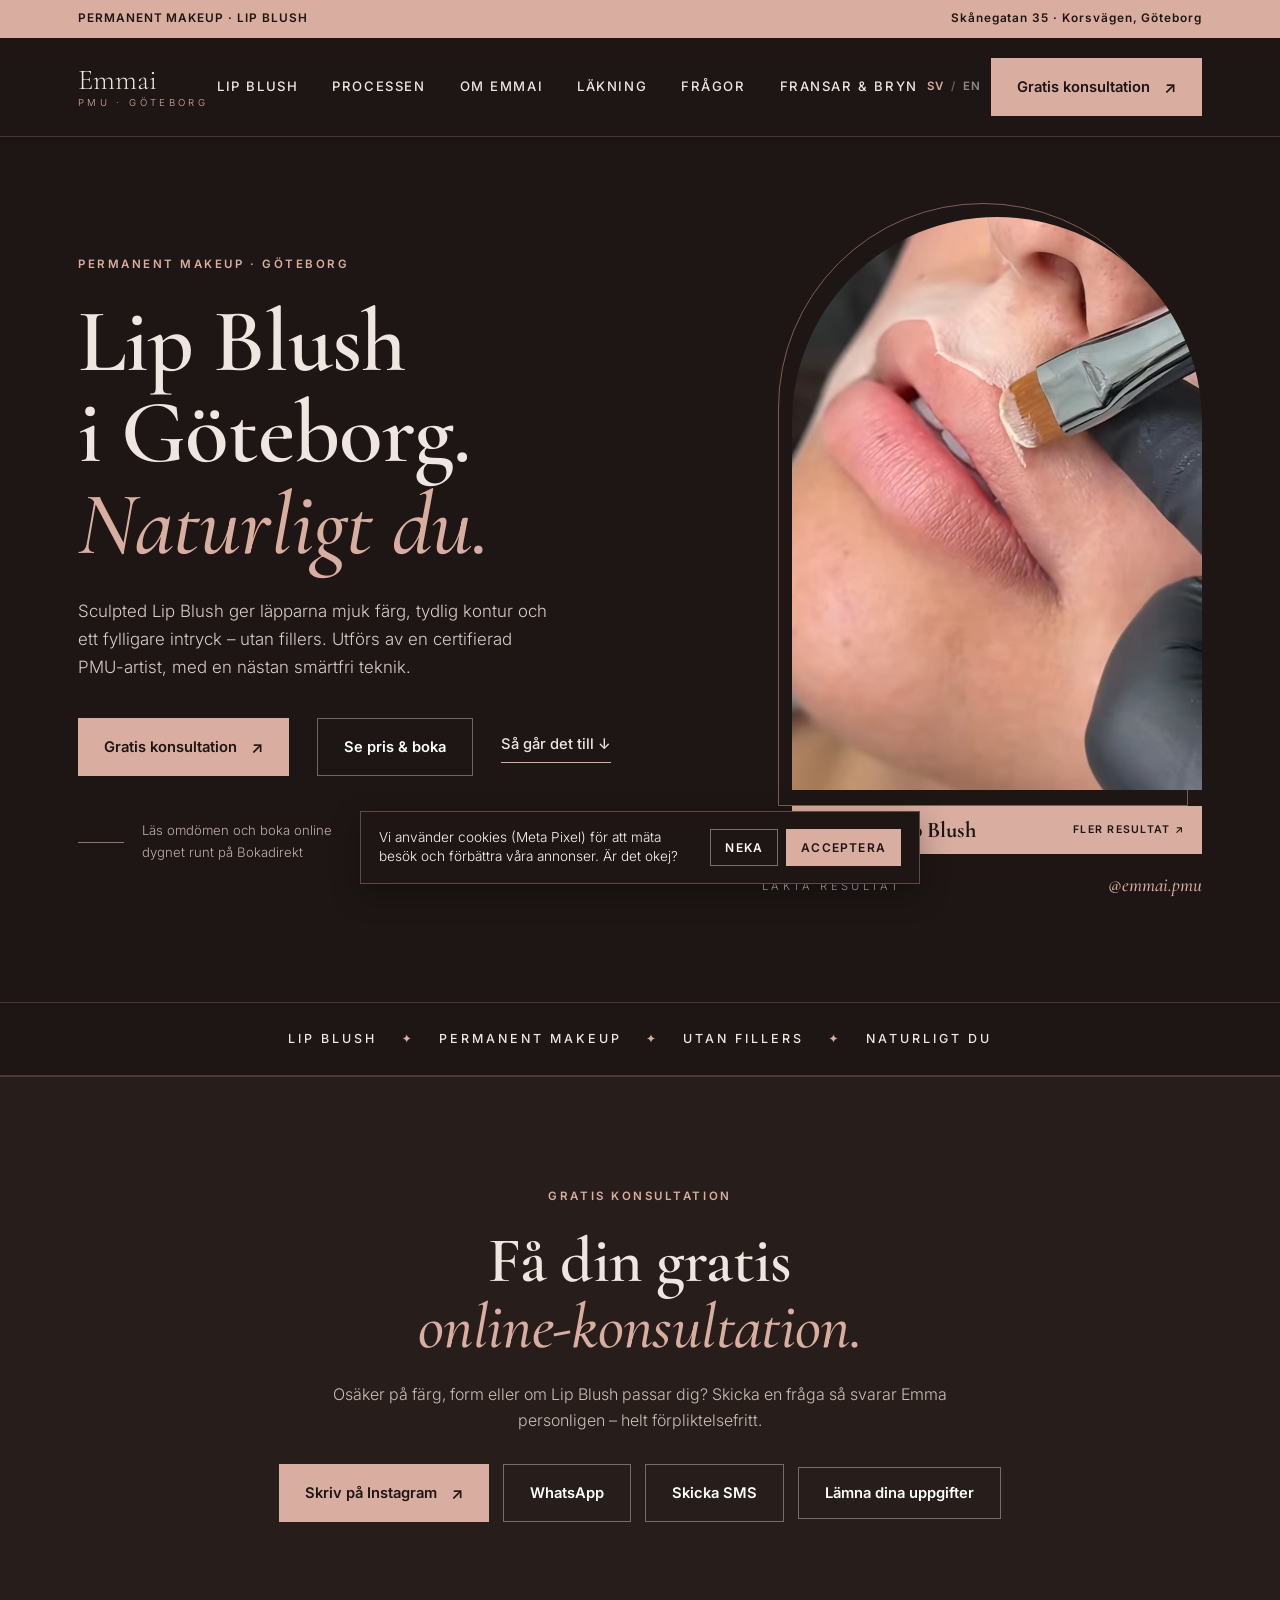
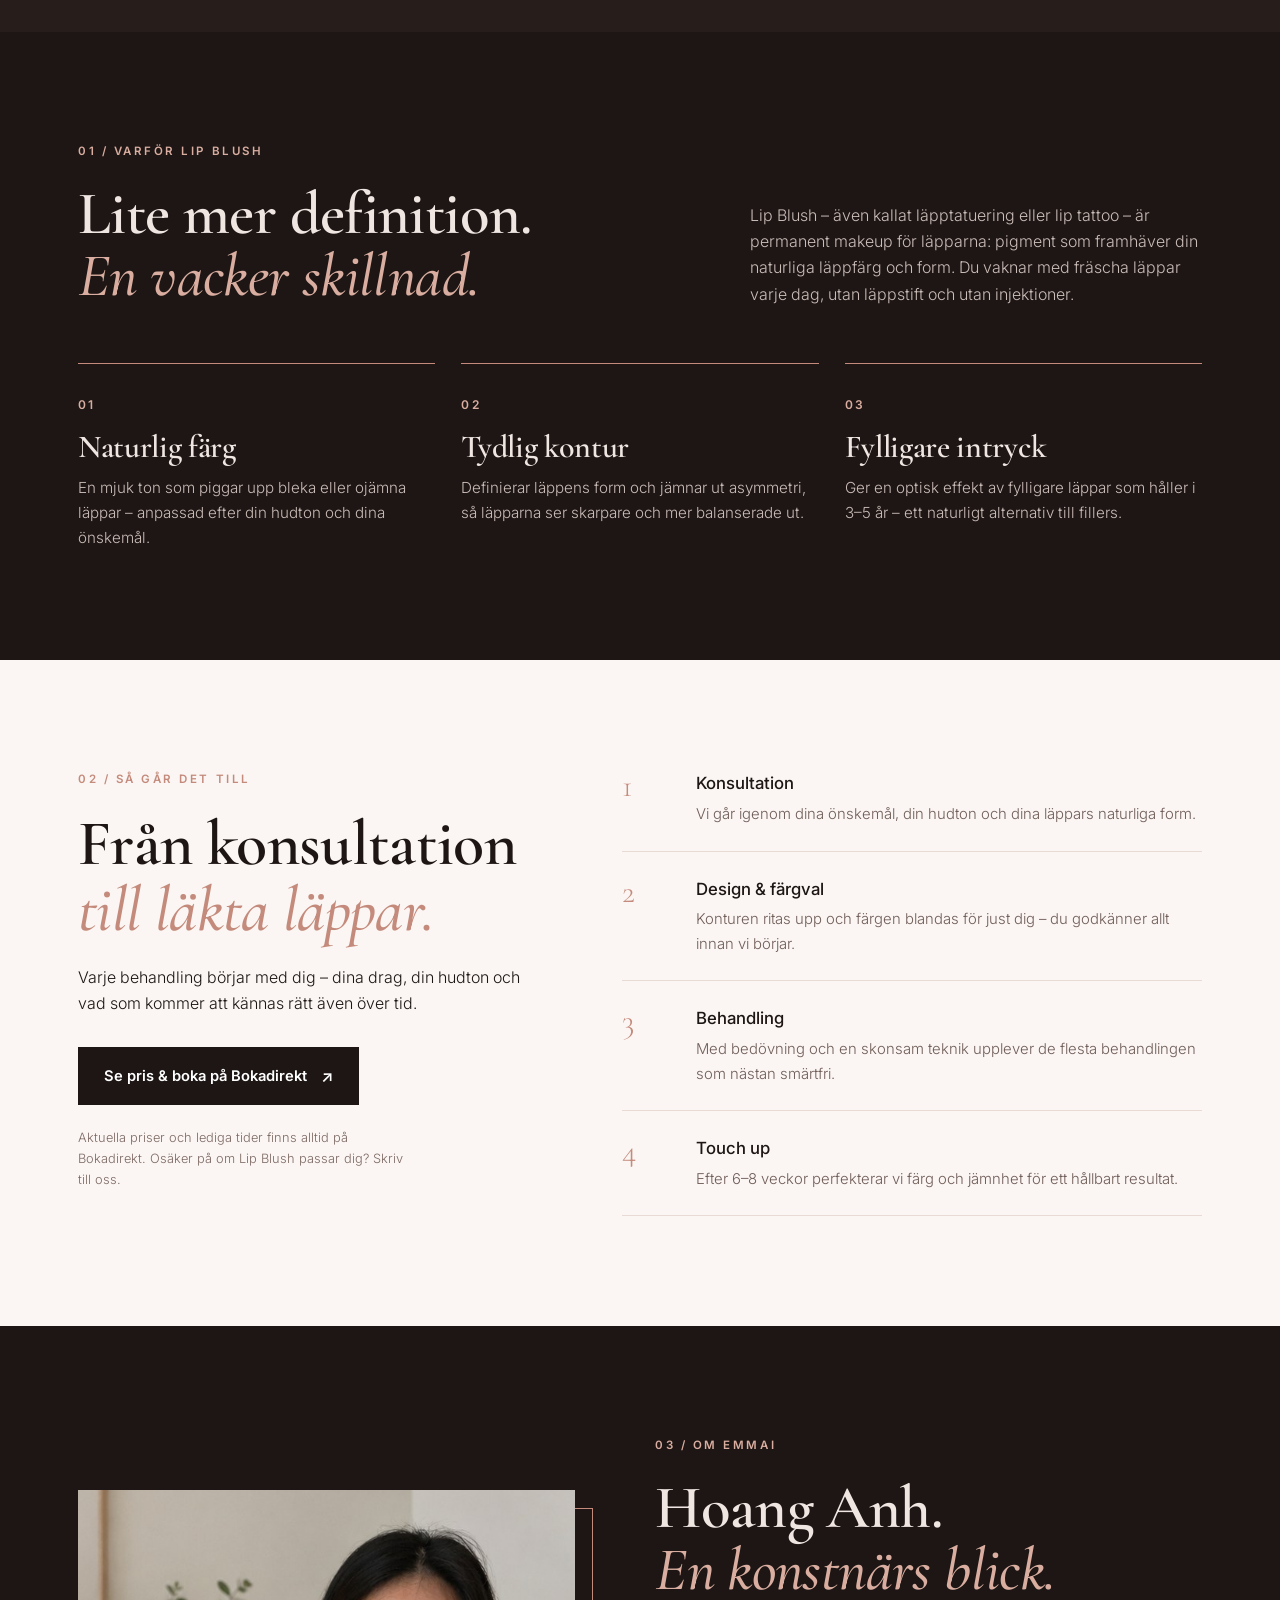
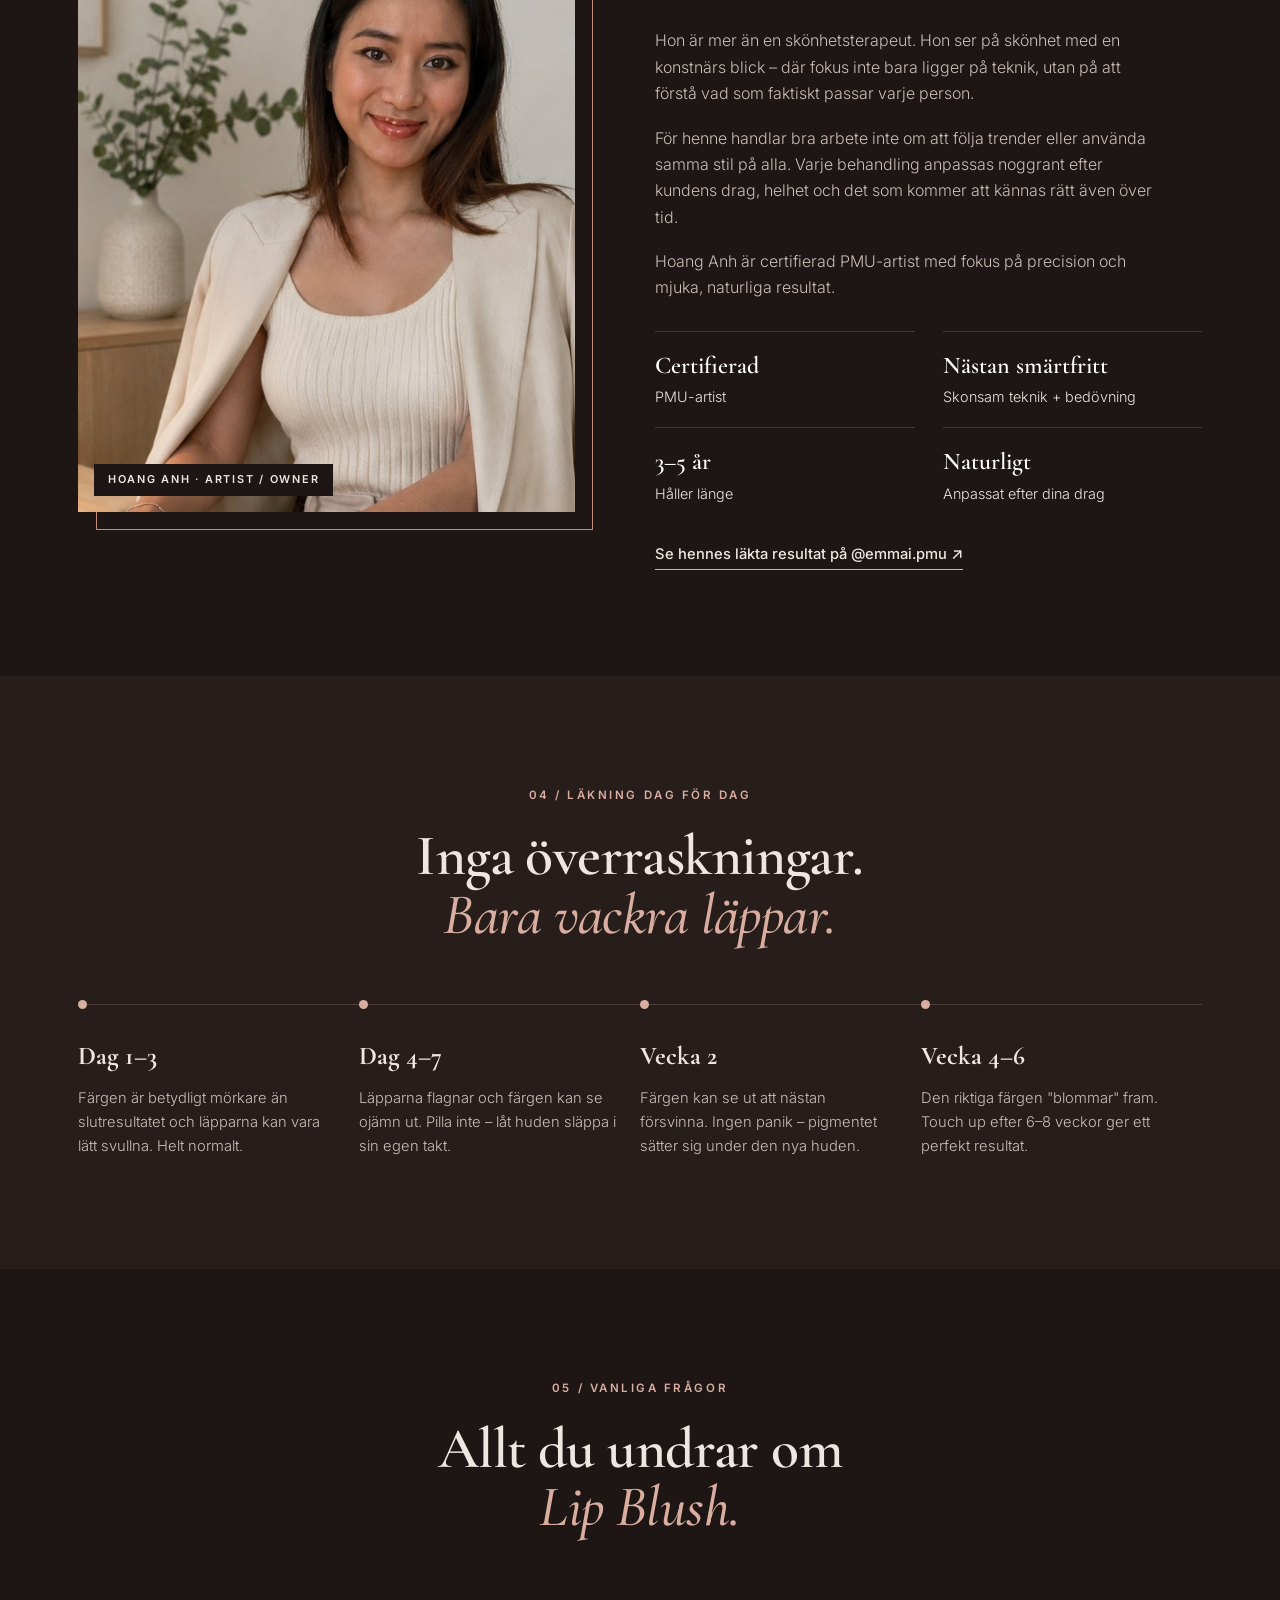
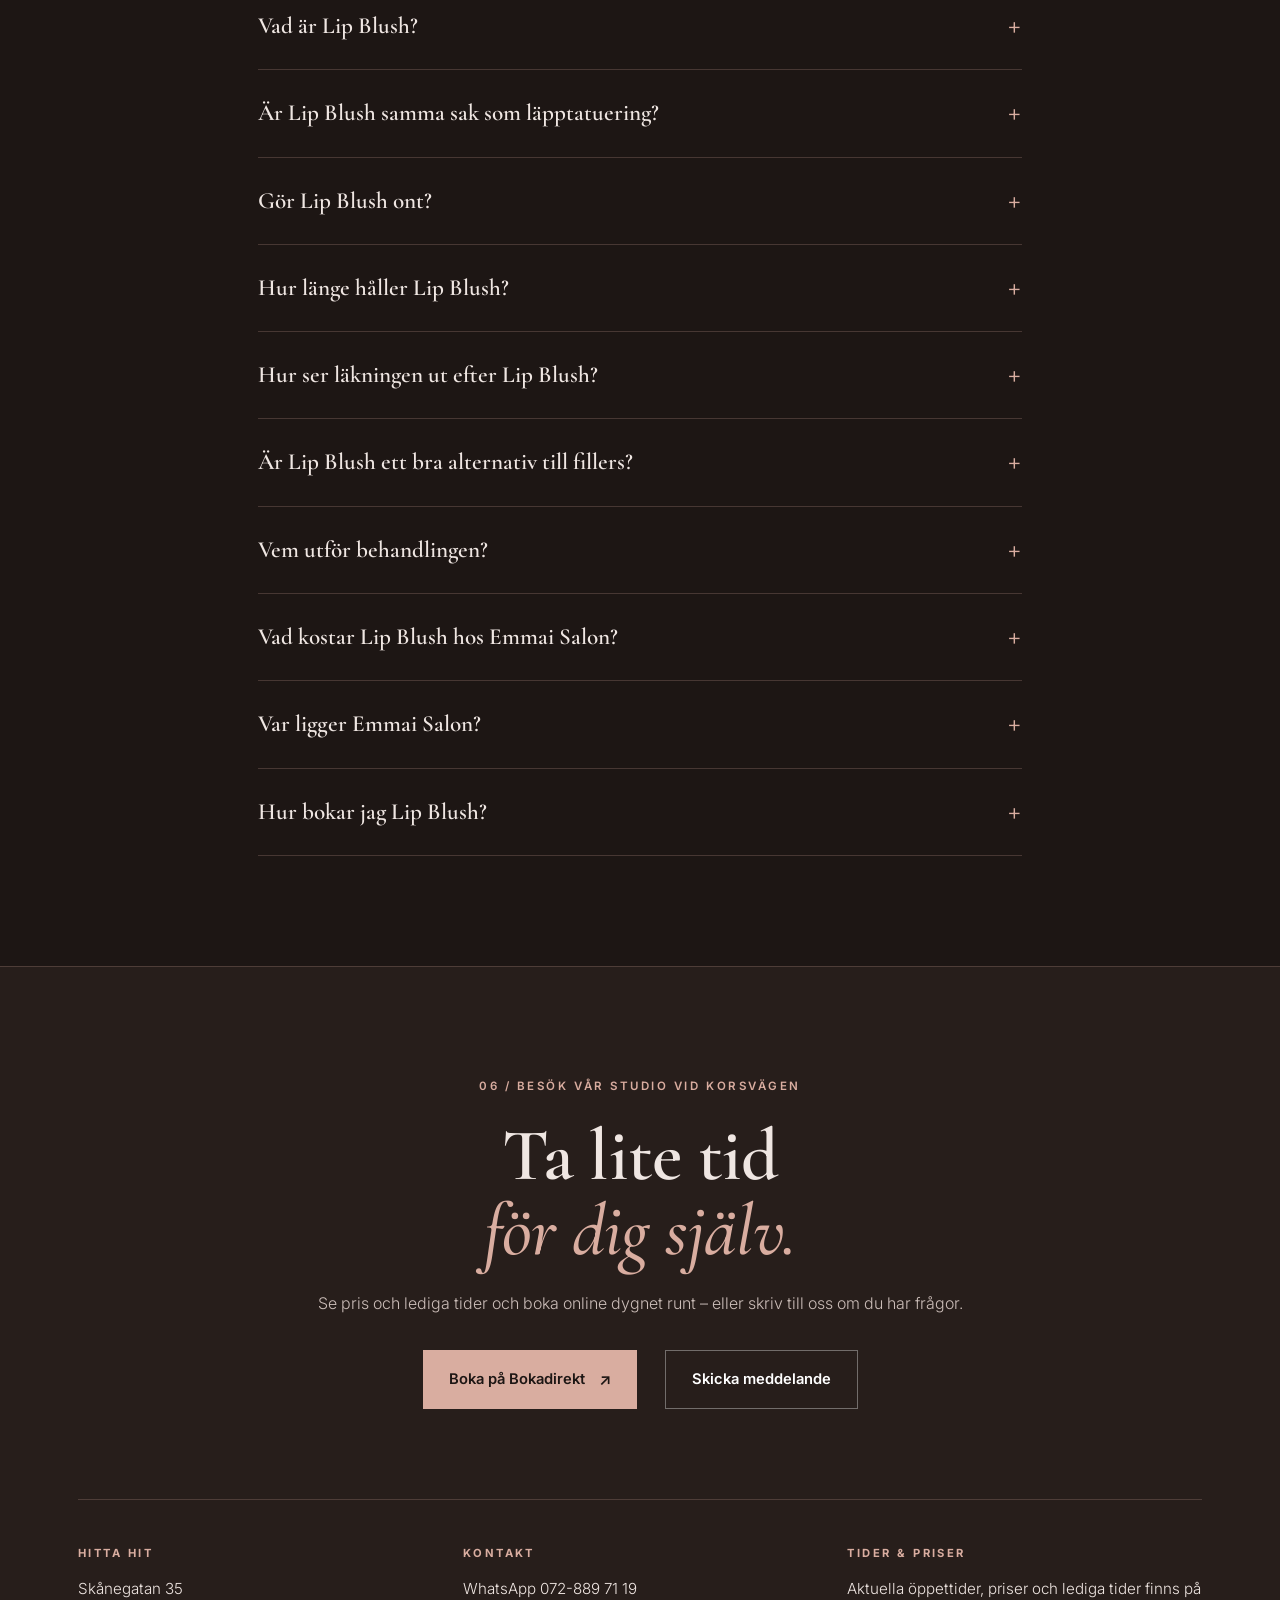
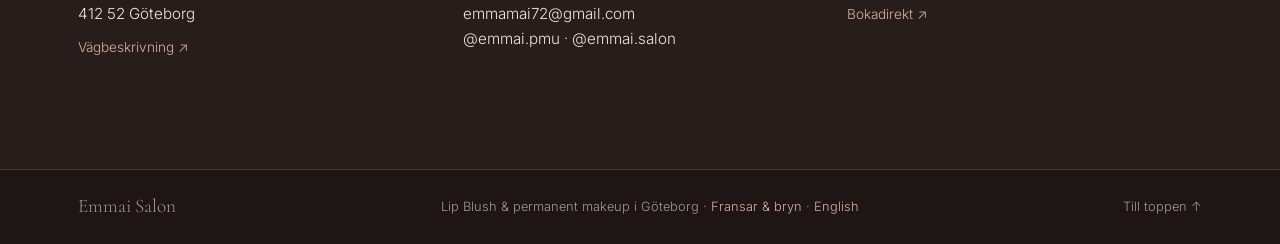
==== commit ed3d641d: "Form: require both phone and email Co-authored-by: Copilot App <223556219+Copilot@users.noreply.gith" ====
--- a/index.html
+++ b/index.html
@@ -134,8 +134,10 @@
     <input type="hidden" name="subject" value="Ny konsultationsförfrågan – emmaisalon.se">
     <input type="checkbox" name="botcheck" tabindex="-1" autocomplete="off" style="display:none">
     <input name="name" placeholder="Namn" required autocomplete="name">
-    <input name="contact" placeholder="Telefon eller e-post" required autocomplete="email tel">
+    <input name="phone" type="tel" placeholder="Telefon" required autocomplete="tel">
+    <input name="email" type="email" placeholder="E-post" required autocomplete="email">
     <textarea name="message" rows="3" placeholder="Vad funderar du på? (valfritt)"></textarea>
+    <small>Vill du skicka bilder? Skicka dem gärna via WhatsApp eller Instagram.</small>
     <button class="btn arrow" type="submit">Skicka förfrågan</button>
     <small>Vi använder dina uppgifter endast för att kontakta dig om din förfrågan.</small>
     <p class="form-msg" role="status"></p>
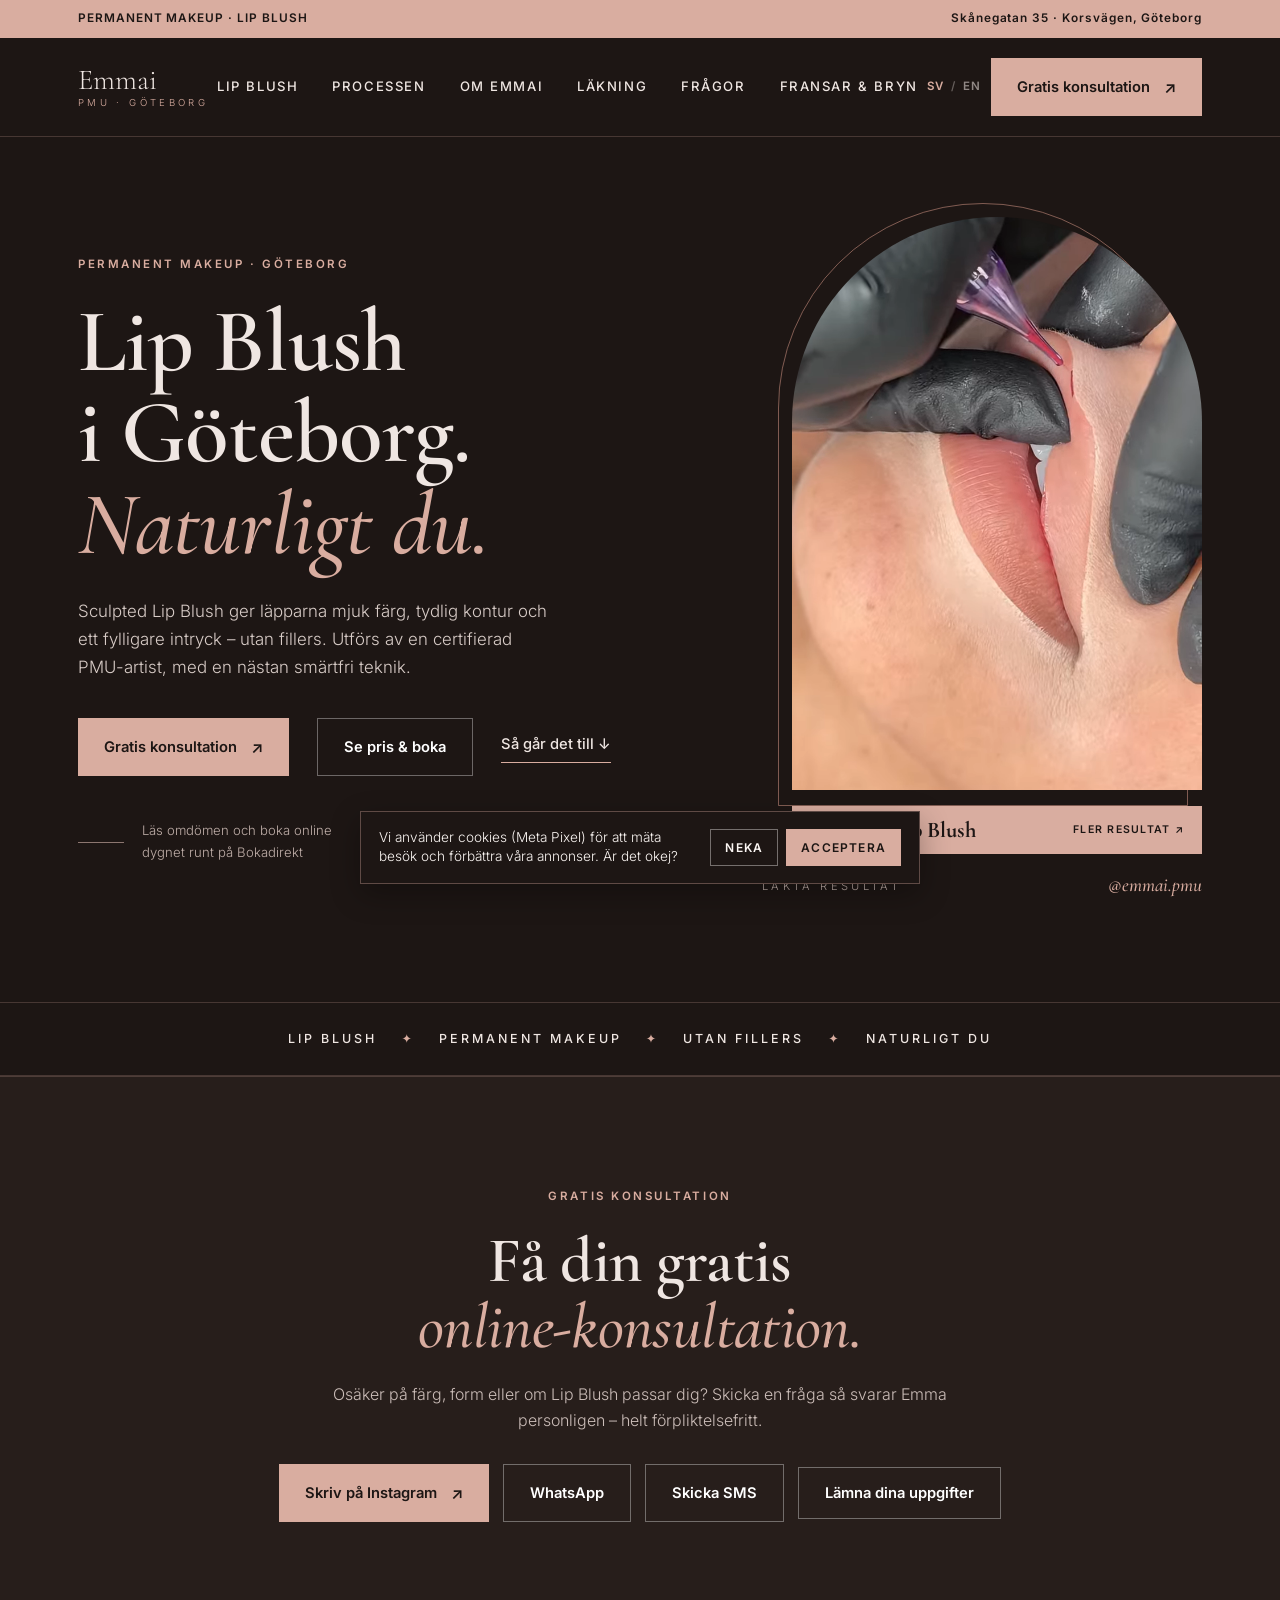
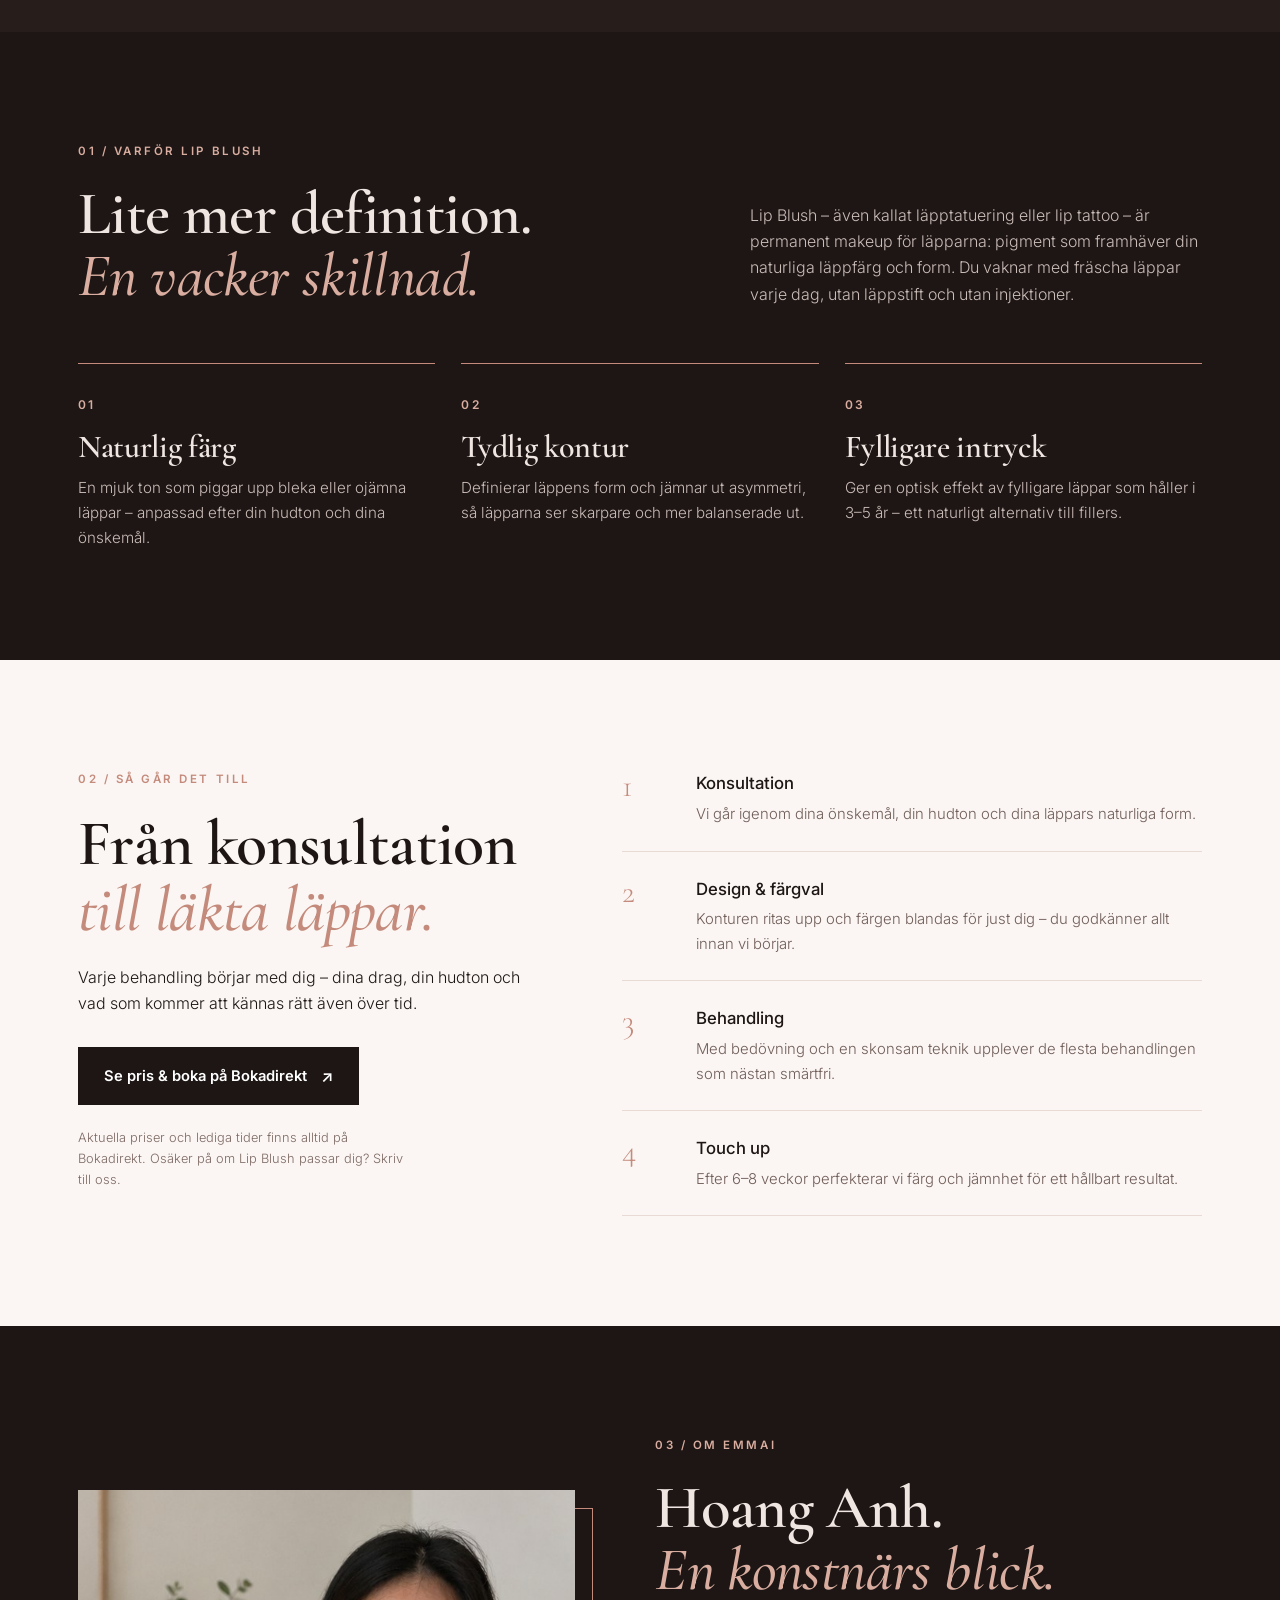
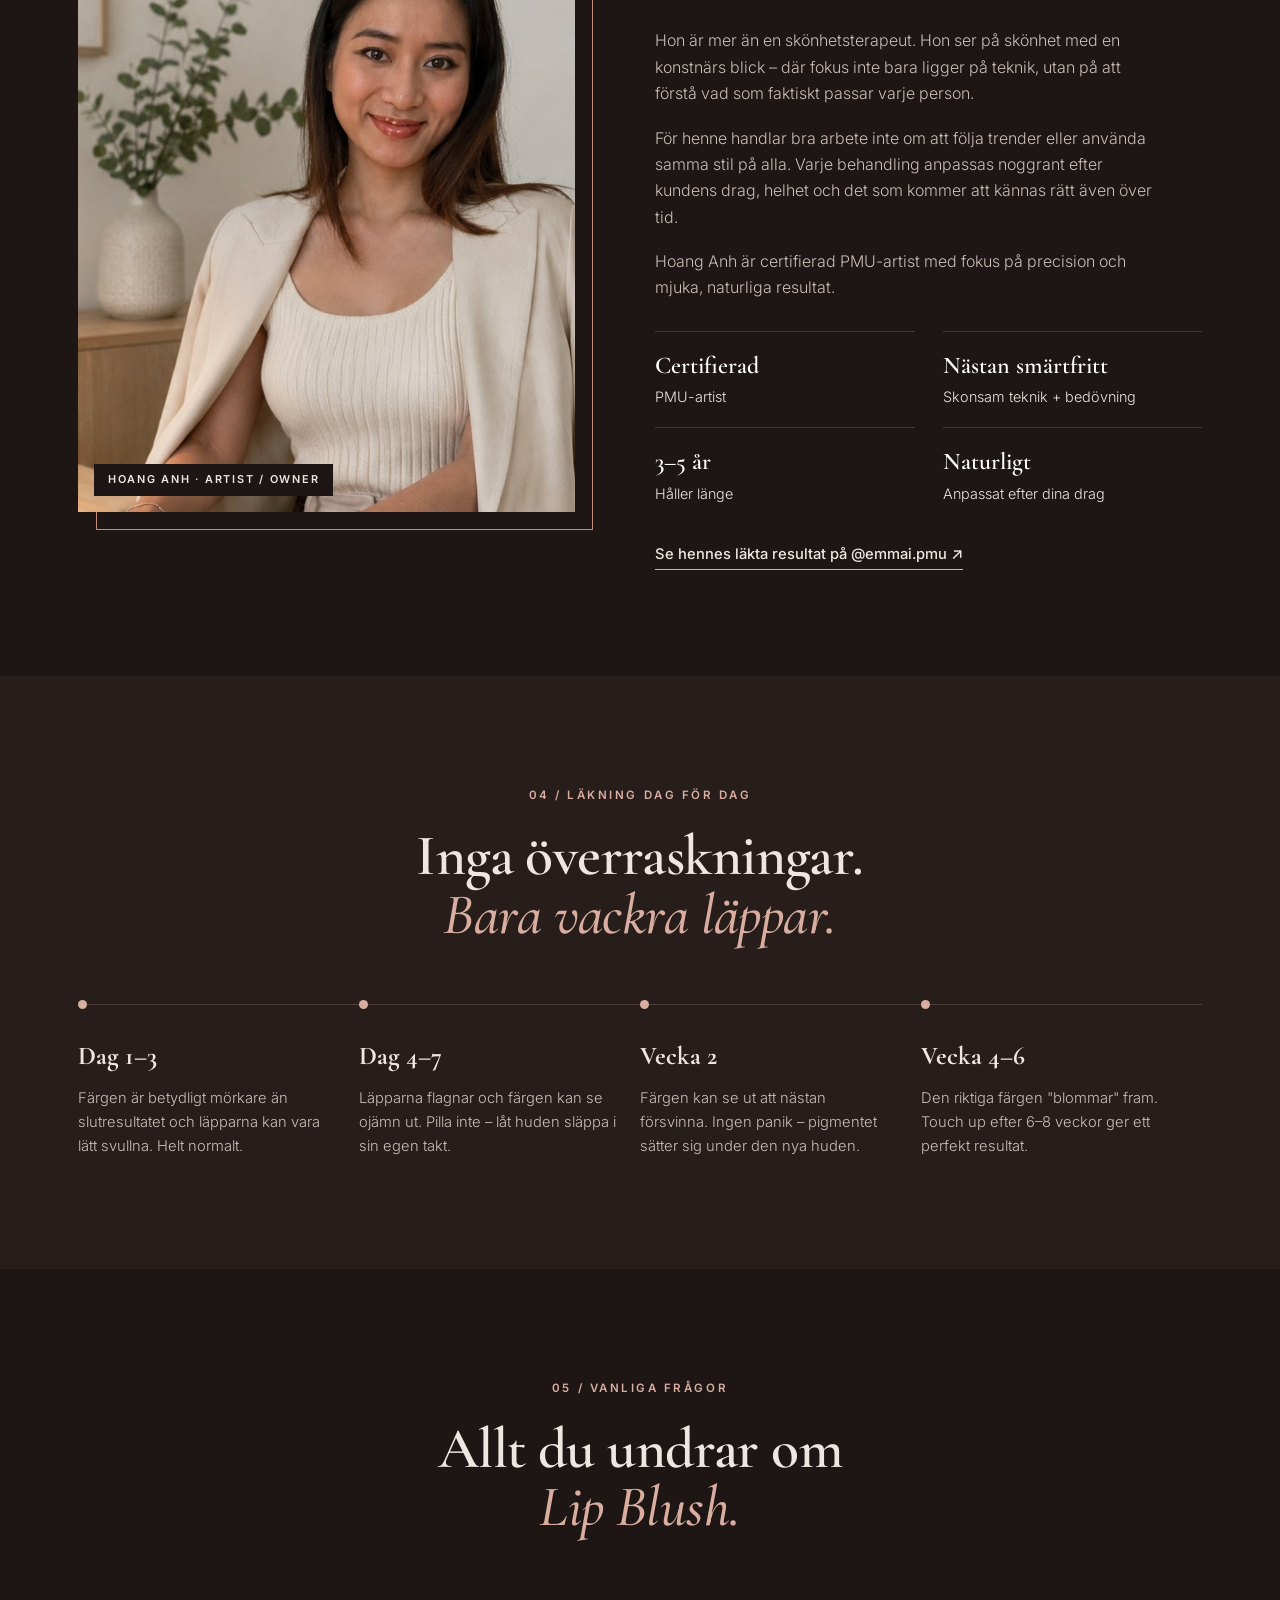
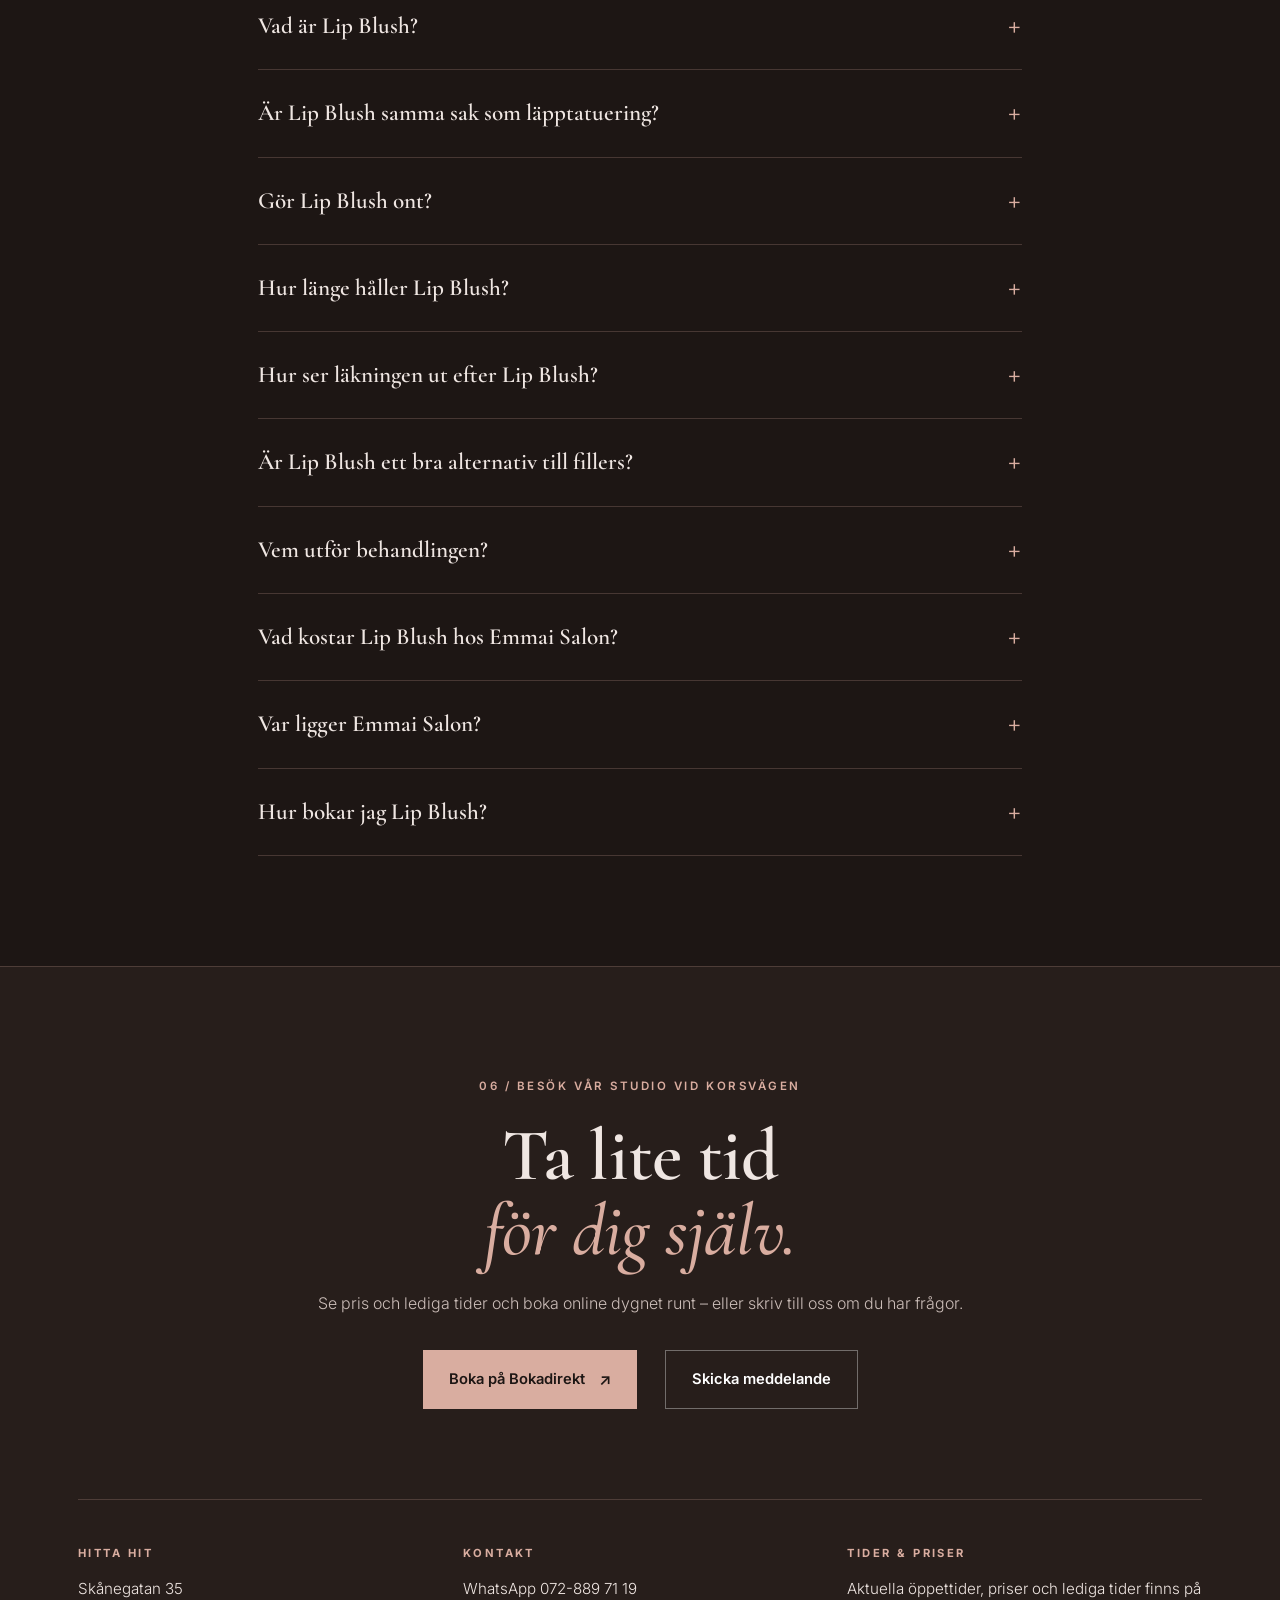
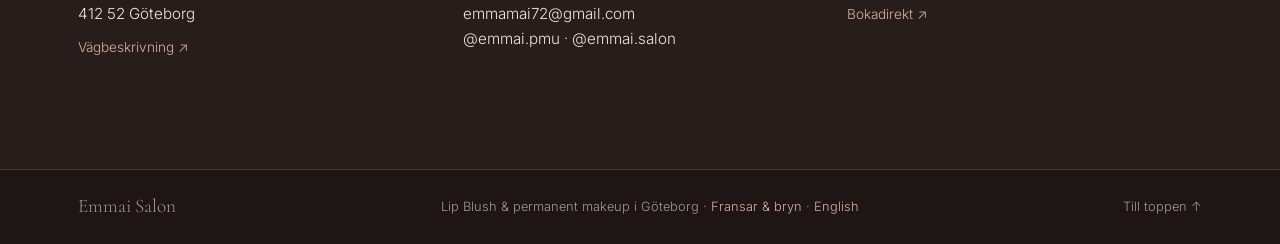
==== commit 8c7d2132: "Hero video: force autoplay on mobile Co-authored-by: Copilot App <223556219+Copilot@users.noreply.gi" ====
--- a/index.html
+++ b/index.html
@@ -110,7 +110,7 @@
   </div>
   <div class="arch-wrap">
     <div class="arch">
-      <video class="hero-video" autoplay muted loop playsinline preload="metadata" poster="/img/hero-poster.jpg?v=2" width="696" height="972" aria-label="Läkta resultat av Sculpted Lip Blush hos Emmai i Göteborg"><source src="/img/hero.webm?v=2" type="video/webm"><source src="/img/hero.mp4?v=2" type="video/mp4"></video>
+      <video class="hero-video" autoplay muted loop playsinline preload="auto" poster="/img/hero-poster.jpg?v=2" width="696" height="972" aria-label="Läkta resultat av Sculpted Lip Blush hos Emmai i Göteborg"><source src="/img/hero.mp4?v=2" type="video/mp4"><source src="/img/hero.webm?v=2" type="video/webm"></video>
     </div>
     <a class="tag" href="https://www.instagram.com/emmai.pmu/"><b>Sculpted Lip Blush</b><small>Fler resultat ↗</small></a>
     <div class="arch-caption"><span>LÄKTA RESULTAT</span><em>@emmai.pmu</em></div>
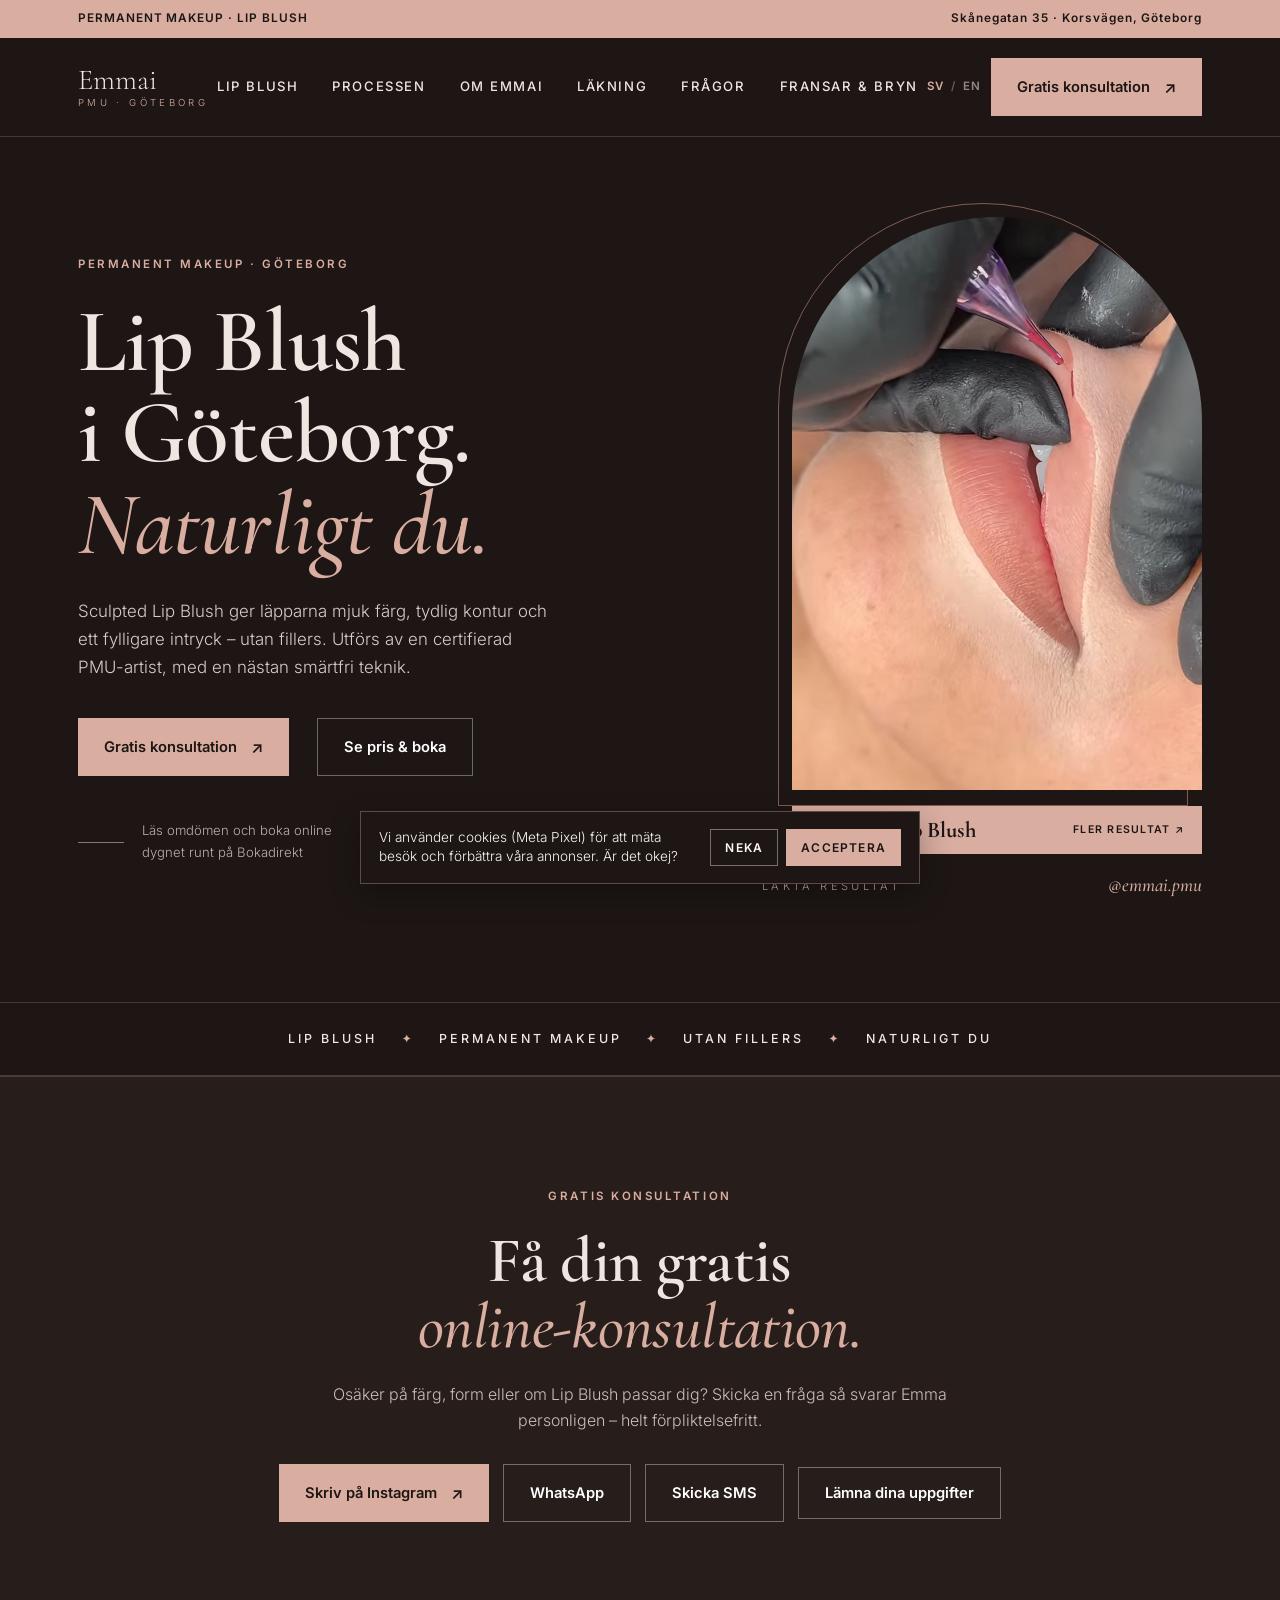
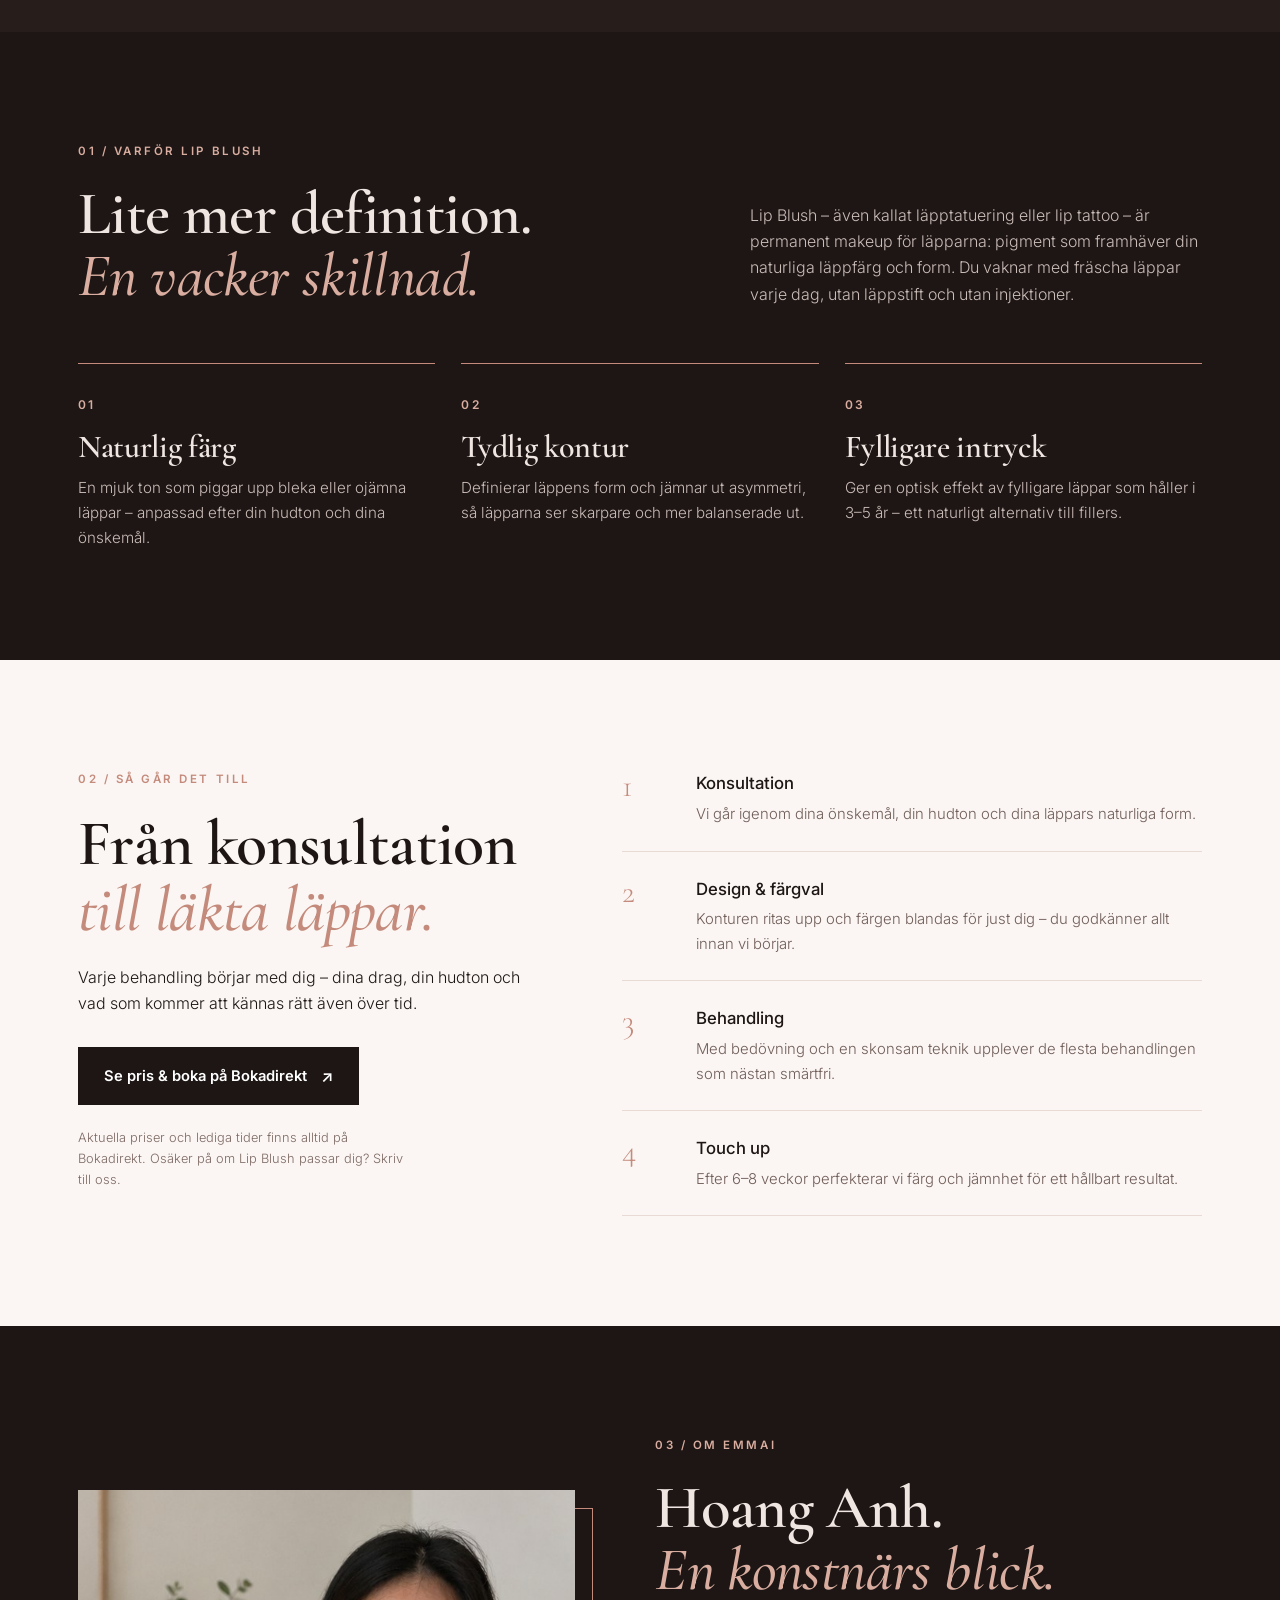
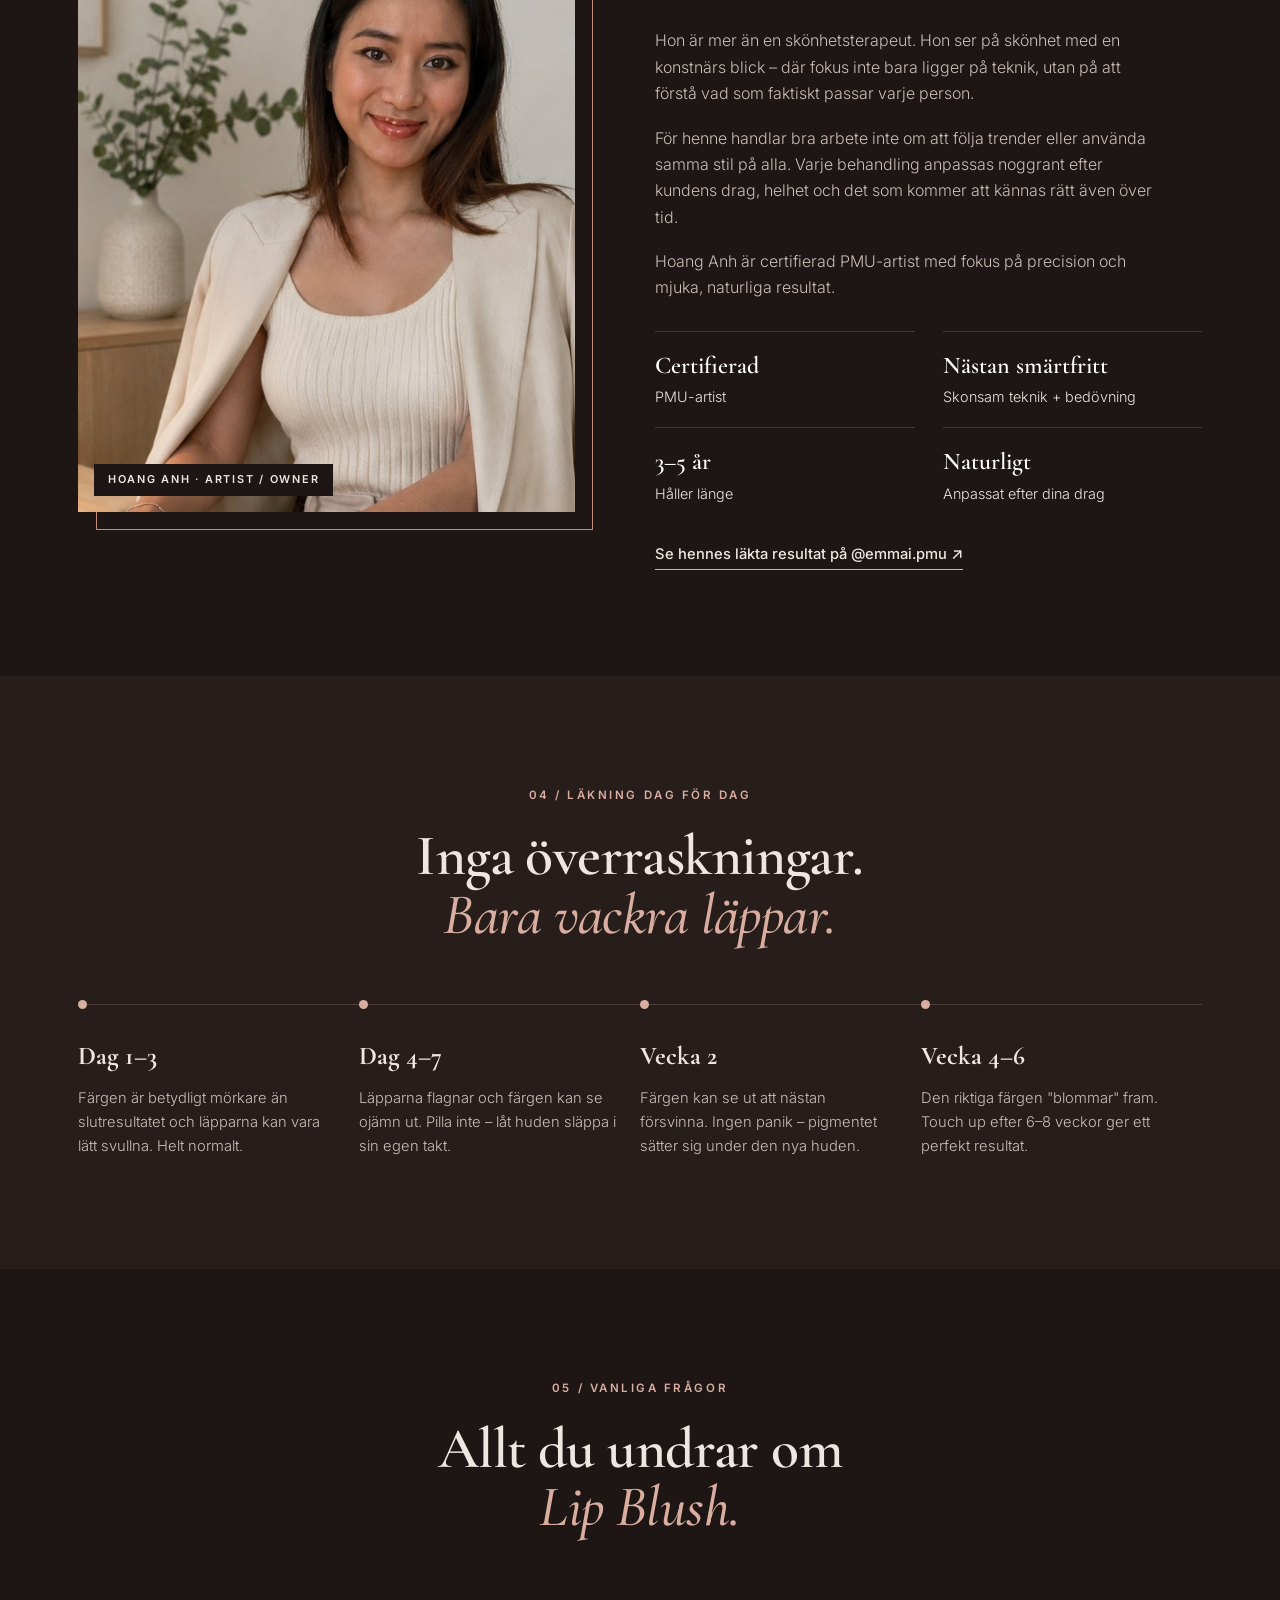
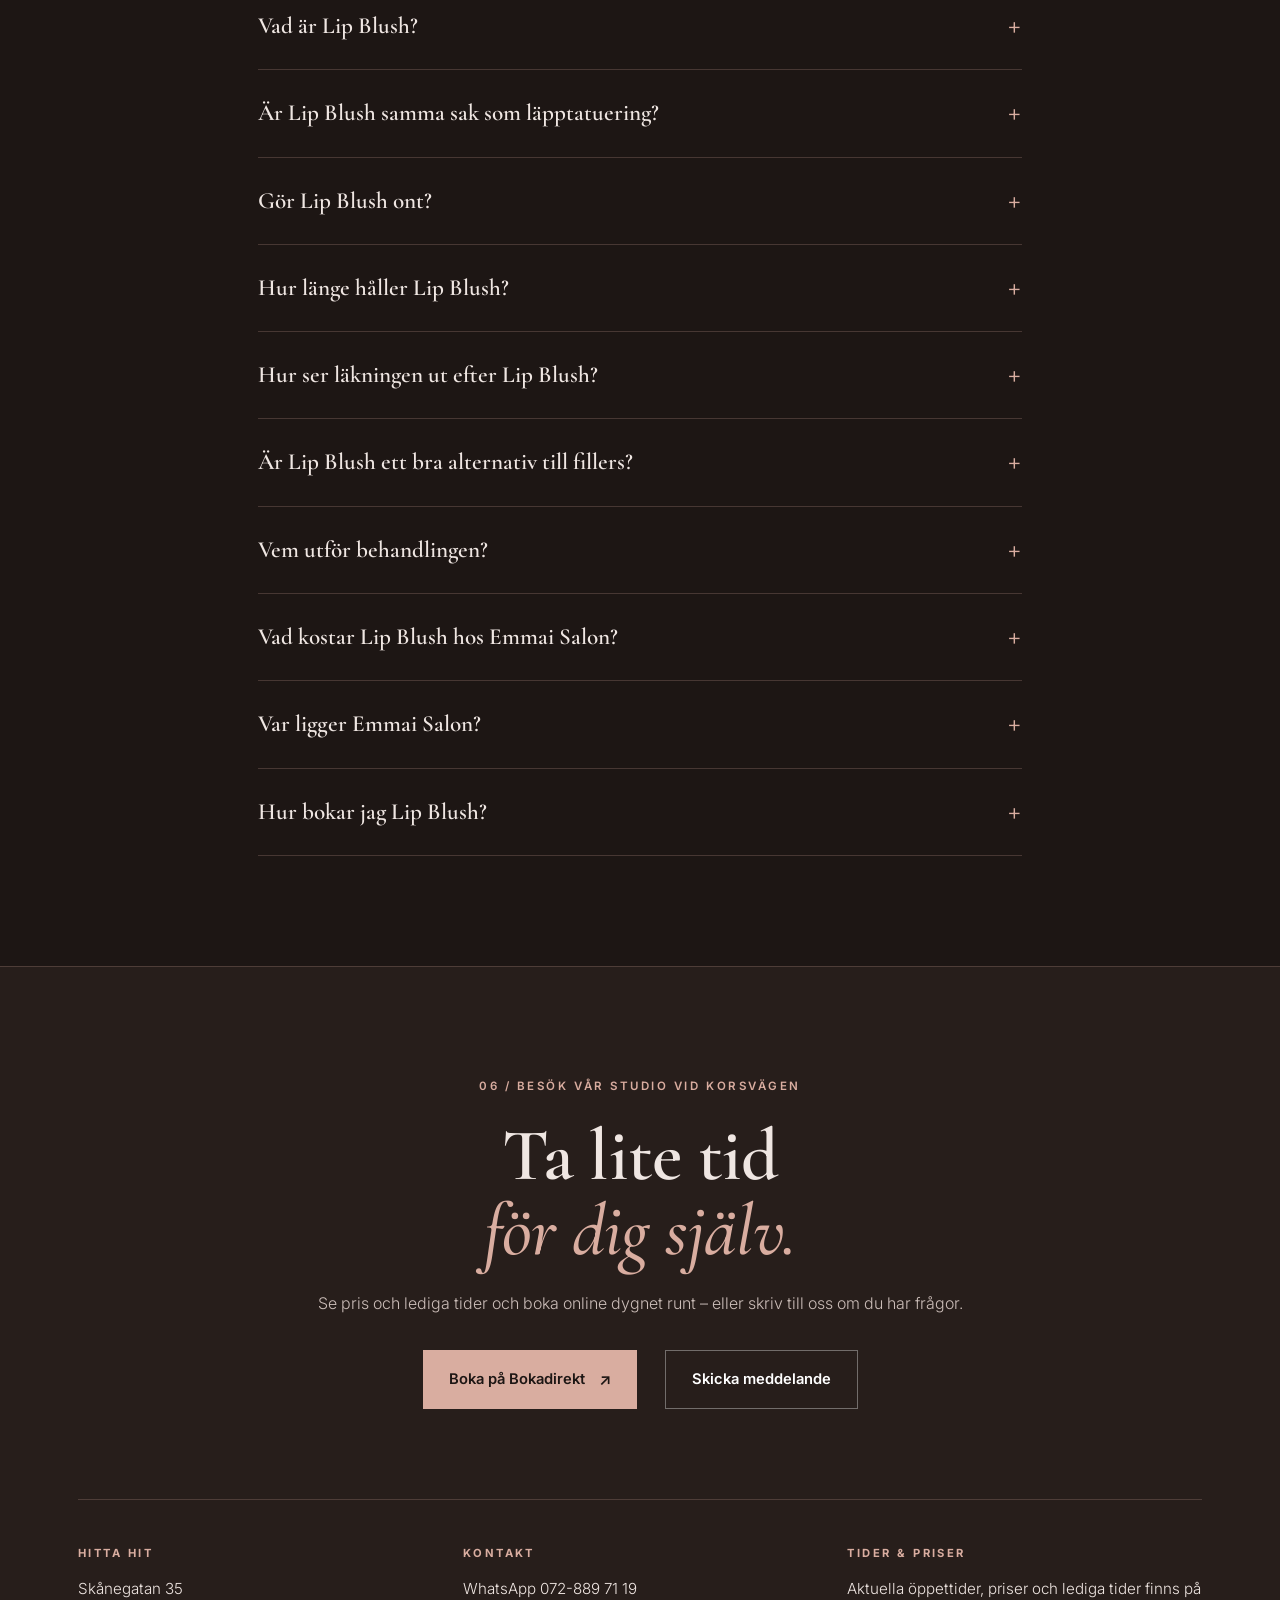
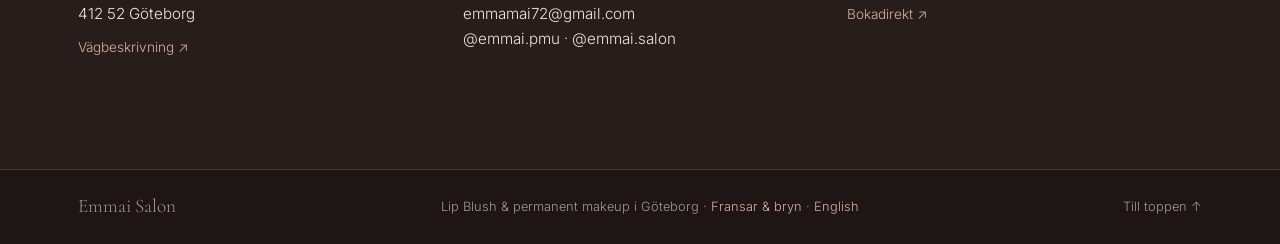
==== commit 57ac5f34: "Remove 'how it works' hero link Co-authored-by: Copilot App <223556219+Copilot@users.noreply.github." ====
--- a/index.html
+++ b/index.html
@@ -104,7 +104,6 @@
     <div class="actions">
       <a class="btn arrow" href="#konsultation">Gratis konsultation</a>
       <a class="btn ghost" href="https://www.bokadirekt.se/places/emmai-salon-136025">Se pris &amp; boka</a>
-      <a class="link" href="#processen">Så går det till ↓</a>
     </div>
     <div class="note">Läs omdömen och boka online<br>dygnet runt på Bokadirekt</div>
   </div>
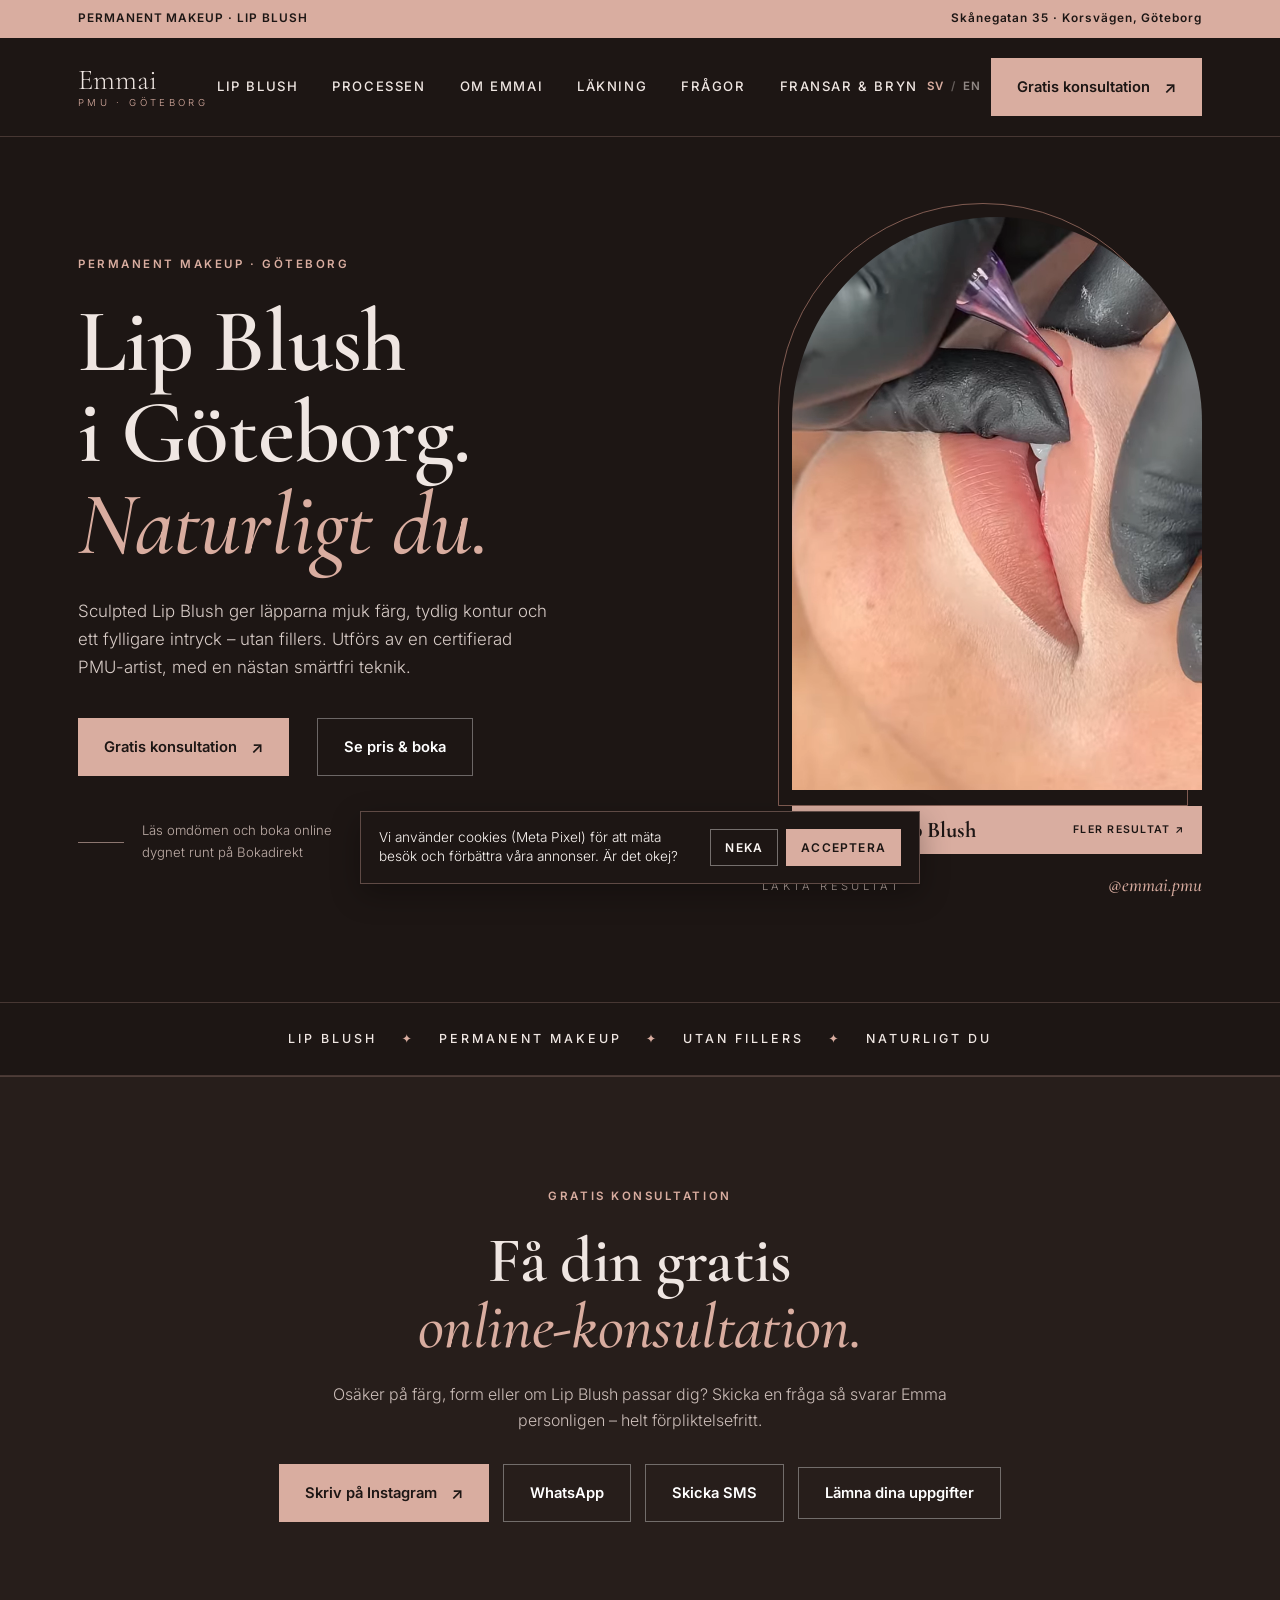
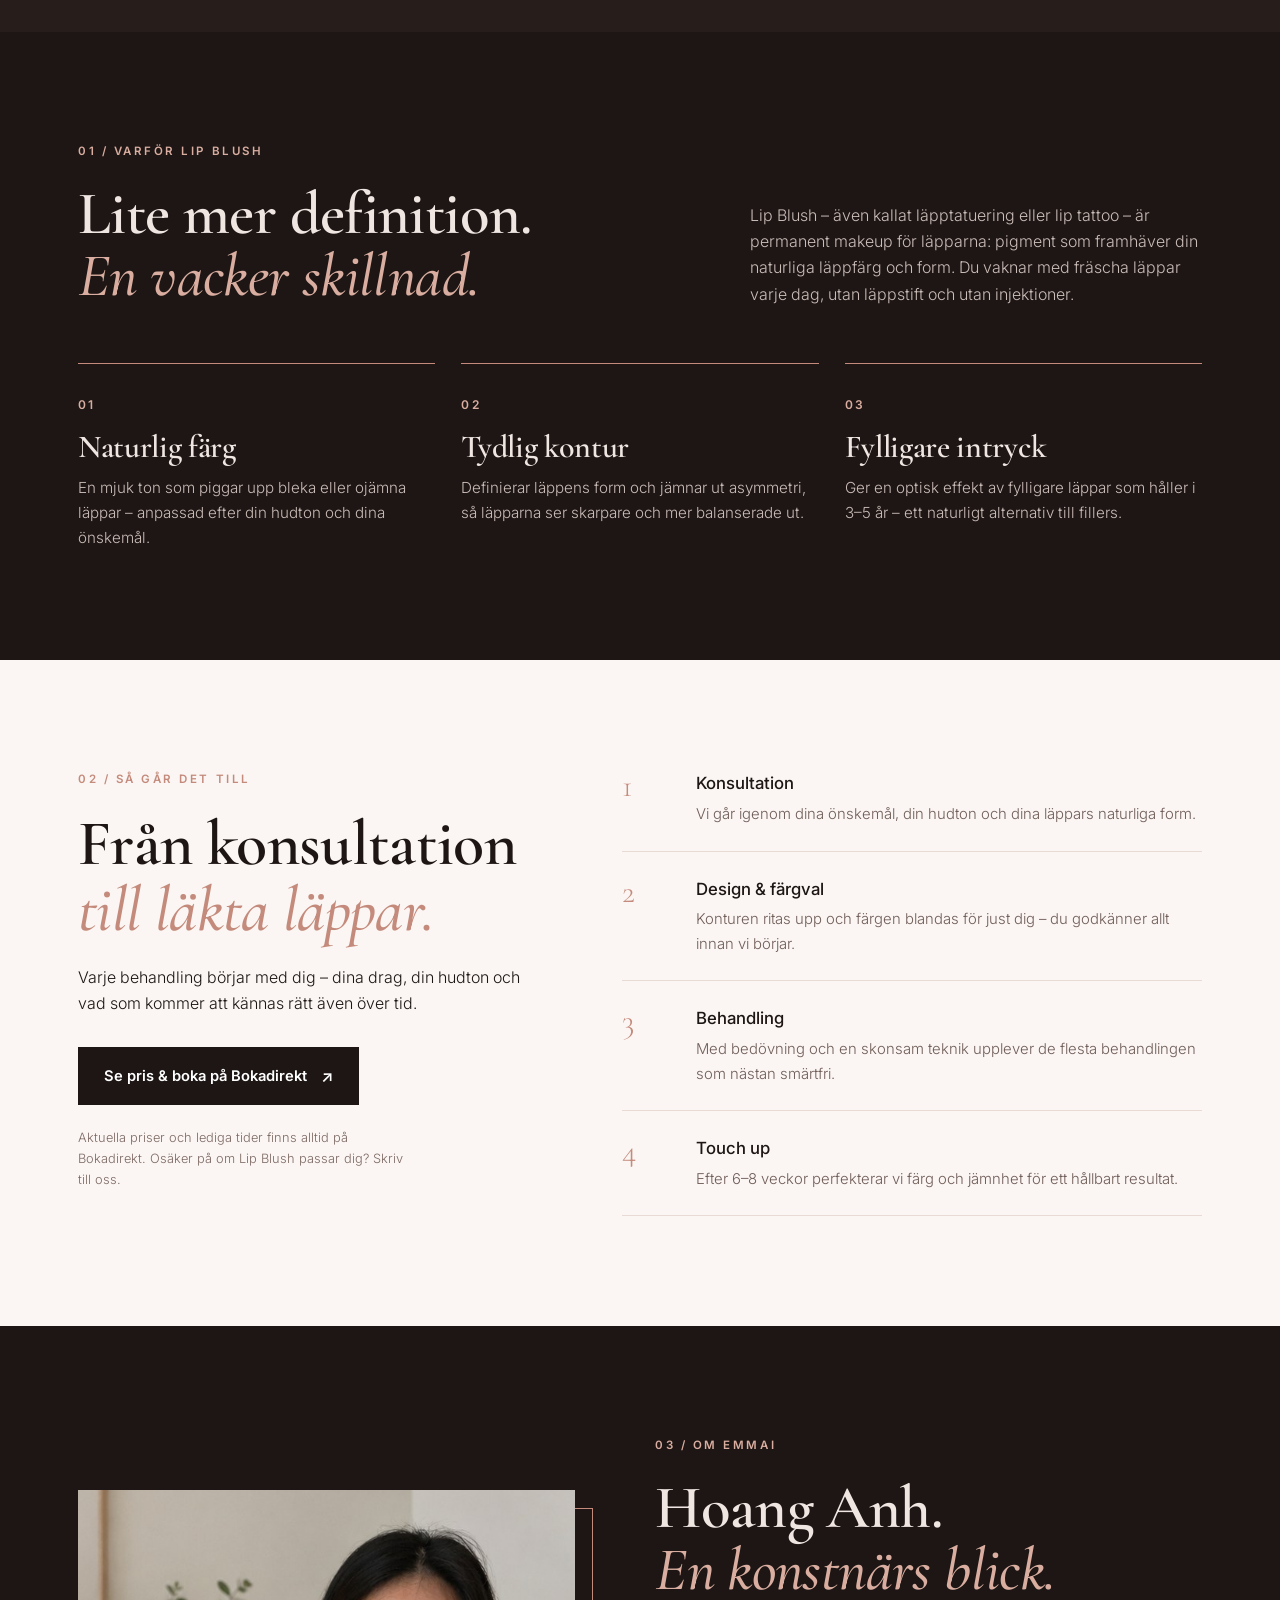
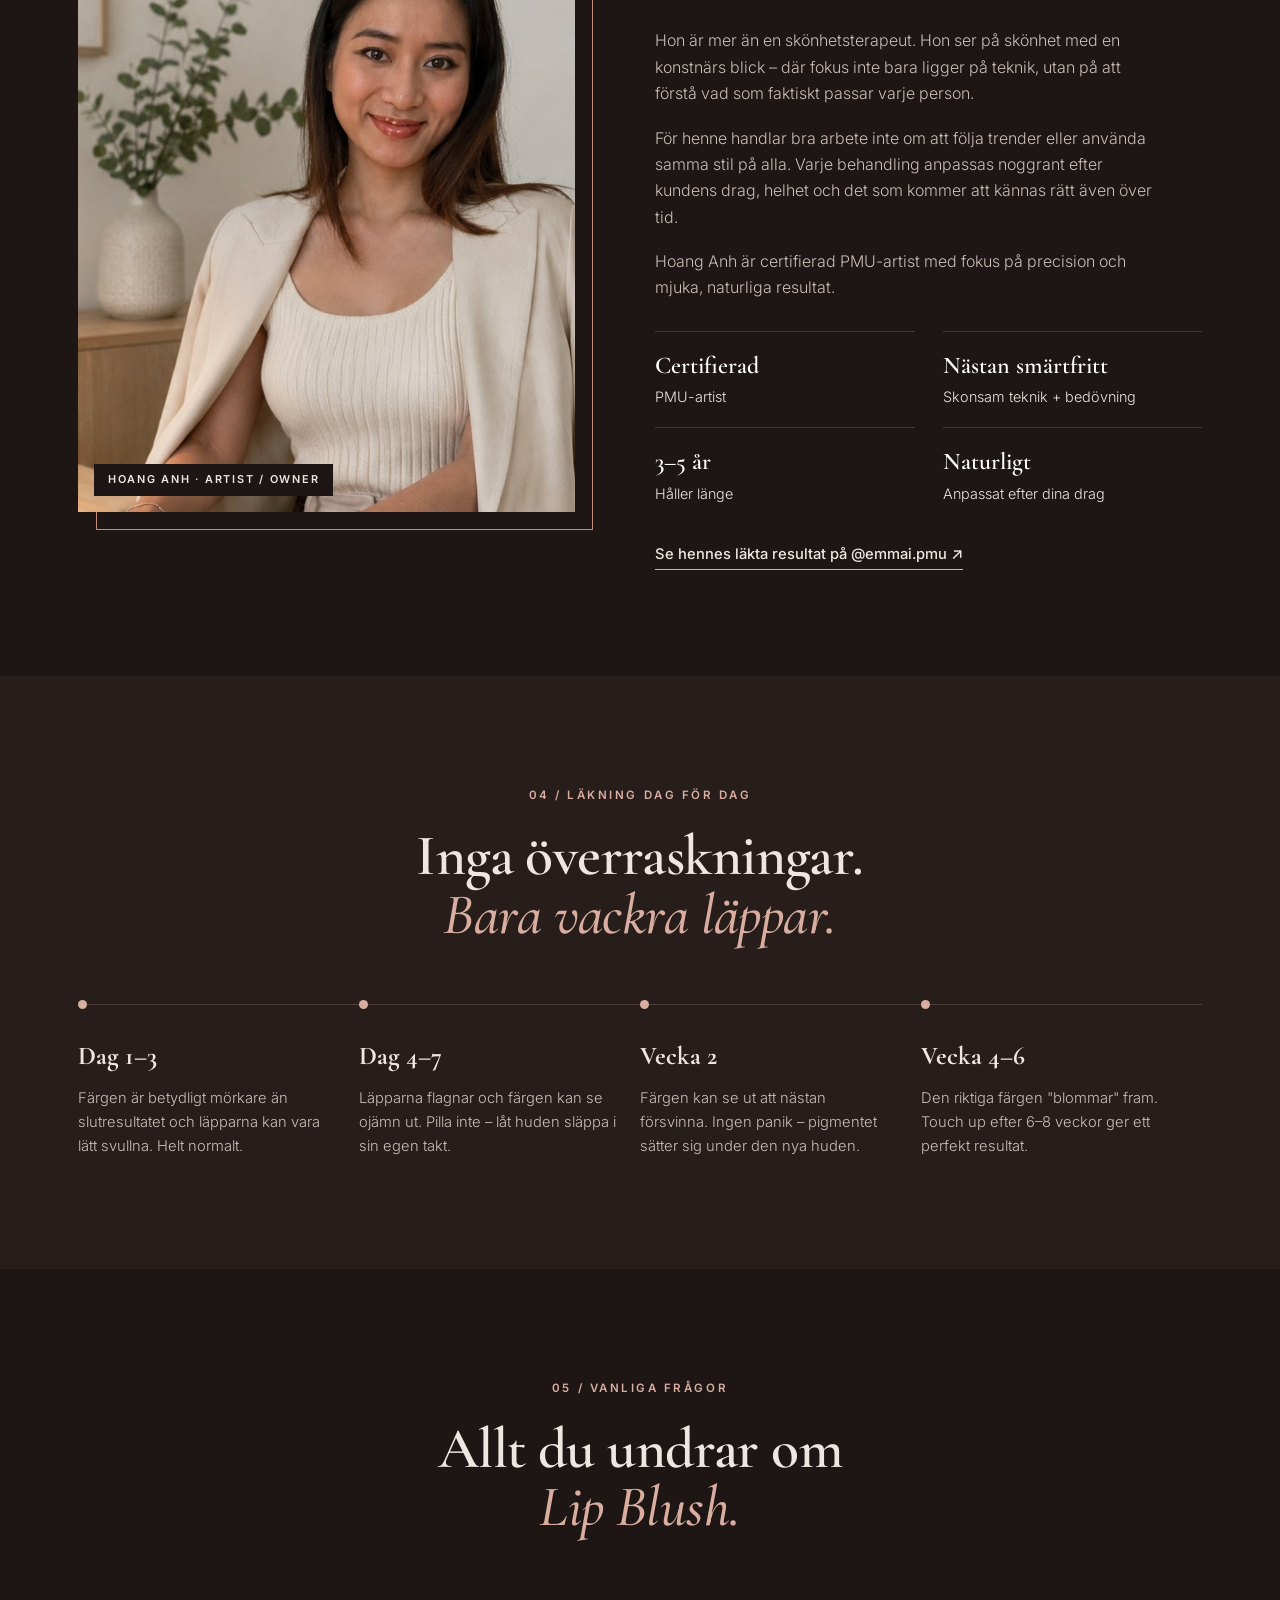
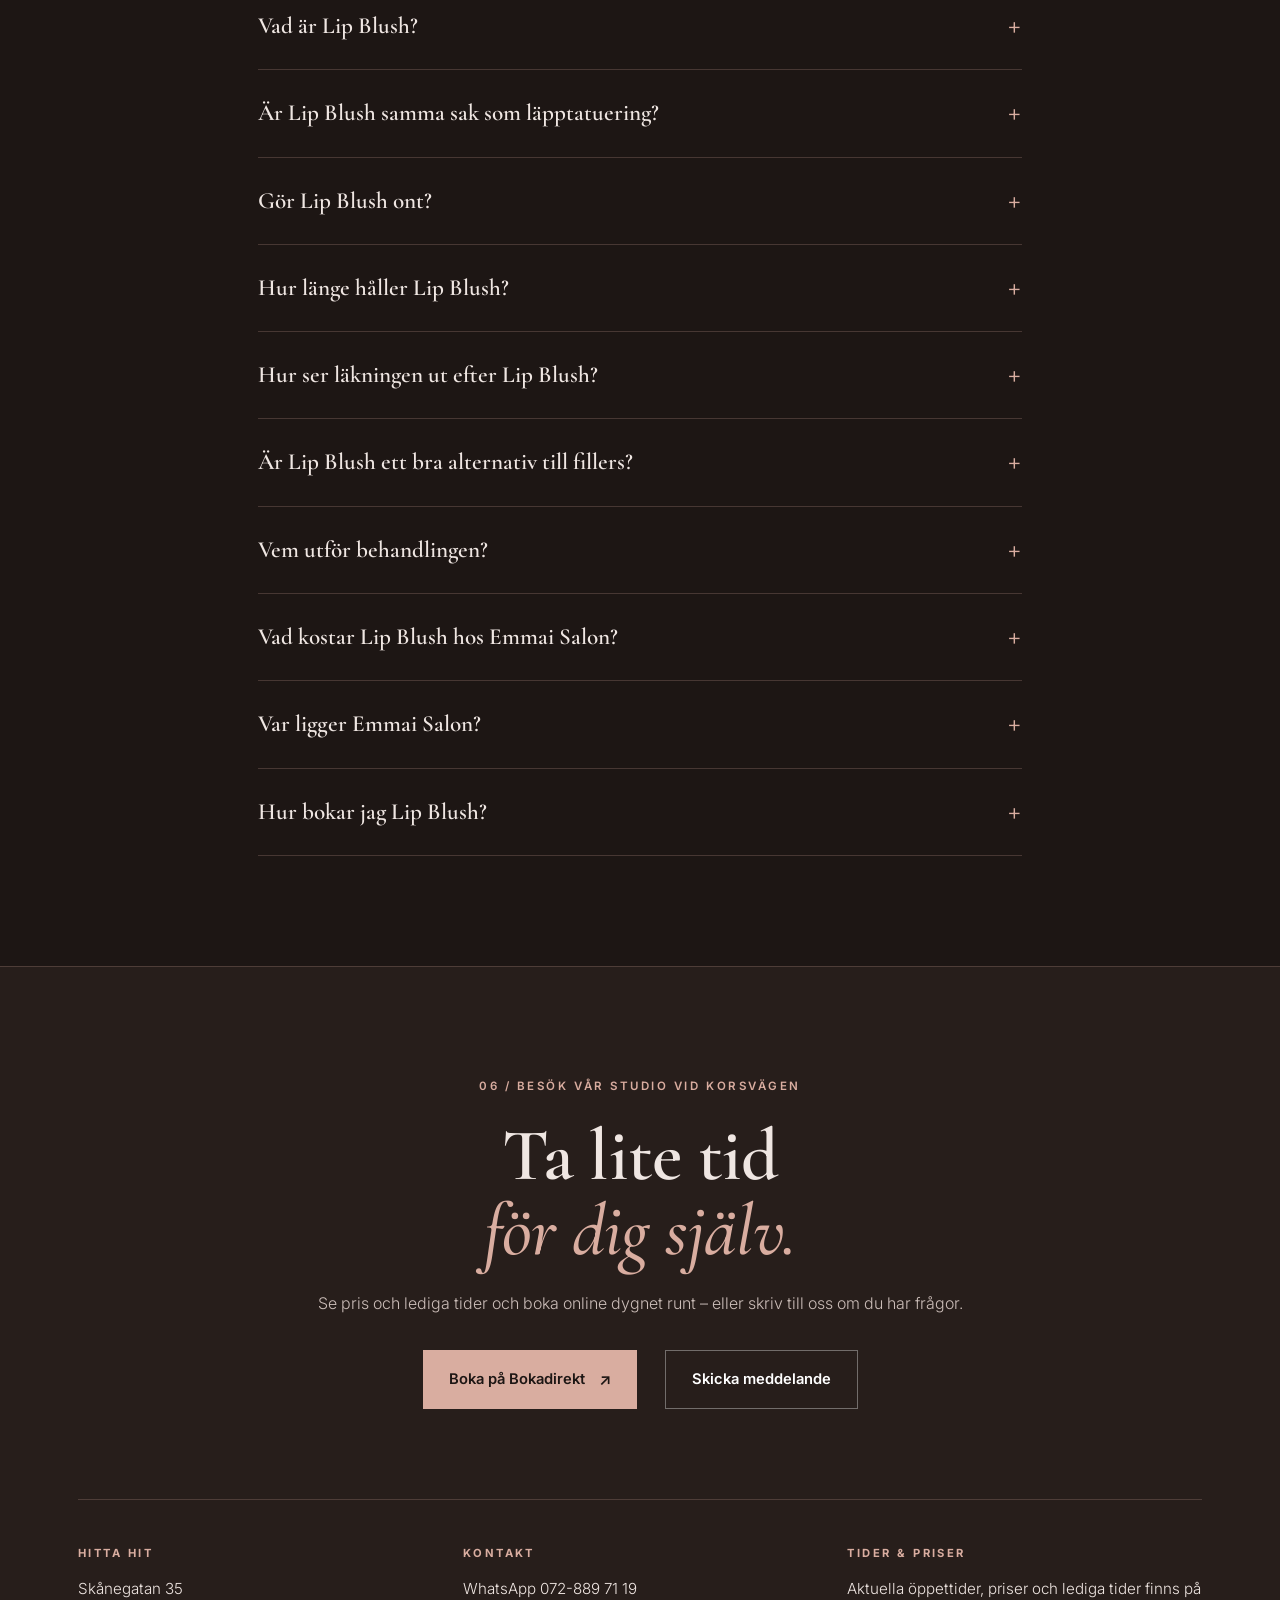
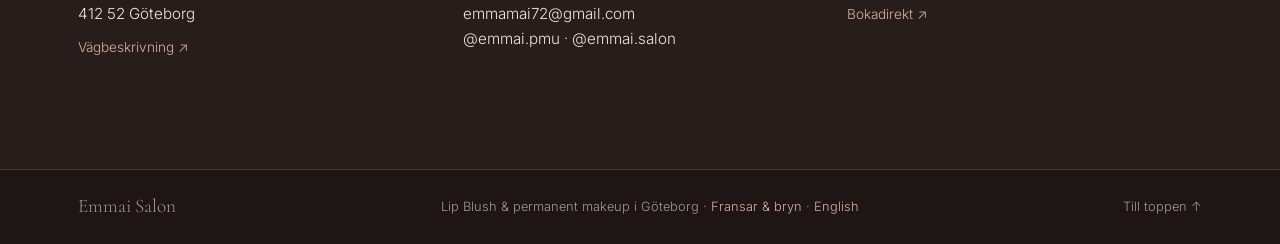
==== commit 8c89f096: "Cache-bust stylesheet; smaller mobile lashes link Co-authored-by: Copilot App <223556219+Copilot@use" ====
--- a/index.html
+++ b/index.html
@@ -83,7 +83,7 @@
 <link rel="icon" type="image/png" sizes="32x32" href="/favicon-32.png">
 <link rel="icon" type="image/png" sizes="512x512" href="/icon-512.png">
 <link rel="apple-touch-icon" href="/apple-touch-icon.png">
-<link rel="stylesheet" href="/style.css">
+<link rel="stylesheet" href="/style.css?v=3">
 </head>
 <body>
 
@@ -234,6 +234,6 @@
 <footer><div class="wrap"><span class="logo" style="font-size:1.2rem">Emmai Salon</span><span>Lip Blush &amp; permanent makeup i Göteborg · <a href="/fransar/" style="color:var(--rose)">Fransar &amp; bryn</a> · <a href="/en/" lang="en" style="color:var(--rose)">English</a></span><a href="#">Till toppen ↑</a></div></footer>
 <a class="btn arrow sticky" href="#konsultation">Gratis konsultation</a>
 <script src="/consent.js" defer></script>
-<script src="/consult.js" defer></script>
+<script src="/consult.js?v=3" defer></script>
 </body>
 </html>
--- a/style.css
+++ b/style.css
@@ -120,7 +120,7 @@
   }
 
   .menu a.active { color:var(--rose); }
-  .m-link { display:none; font-size:.74rem; letter-spacing:.14em; text-transform:uppercase; font-weight:600; border-bottom:1px solid var(--rose); padding-bottom:4px; }
+  .m-link { display:none; font-size:.55rem; letter-spacing:.1em; text-transform:uppercase; font-weight:500; border-bottom:1px solid var(--rose); padding-bottom:3px; }
   .tcard figure { position:relative; margin-bottom:22px; }
   .tcard img { width:100%; height:auto; aspect-ratio:5/4; object-fit:cover; display:block; }
   .tcard .num { position:absolute; top:14px; left:14px; width:34px; height:34px; border-radius:50%; background:rgba(29,22,20,.8); display:grid; place-items:center; font-size:.75rem; font-weight:600; }
@@ -142,7 +142,7 @@
   .lang a { opacity:.55; } .lang a:hover { opacity:1; }
   .lang a.on { opacity:1; color:var(--rose); }
   .lang i { opacity:.35; font-style:normal; }
-  @media (max-width:860px) { nav .wrap { gap:12px; } .m-link { margin-left:auto; white-space:nowrap; letter-spacing:.1em; } .logo small { white-space:nowrap; } .lang { letter-spacing:.08em; } }
+  @media (max-width:860px) { nav .wrap { gap:12px; } .m-link { margin-left:auto; white-space:nowrap; letter-spacing:.08em; } .logo small { white-space:nowrap; } .lang { letter-spacing:.08em; } }
   .cookie { position:fixed; left:16px; right:16px; bottom:16px; z-index:100; max-width:560px; margin:0 auto; background:var(--ink); color:var(--cream); border:1px solid rgba(217,173,160,.35); padding:16px 18px; display:flex; gap:16px; align-items:center; font-size:.85rem; line-height:1.45; box-shadow:0 10px 30px rgba(0,0,0,.3); }
   .cookie p { margin:0; flex:1; }
   .cookie div { display:flex; gap:8px; }
